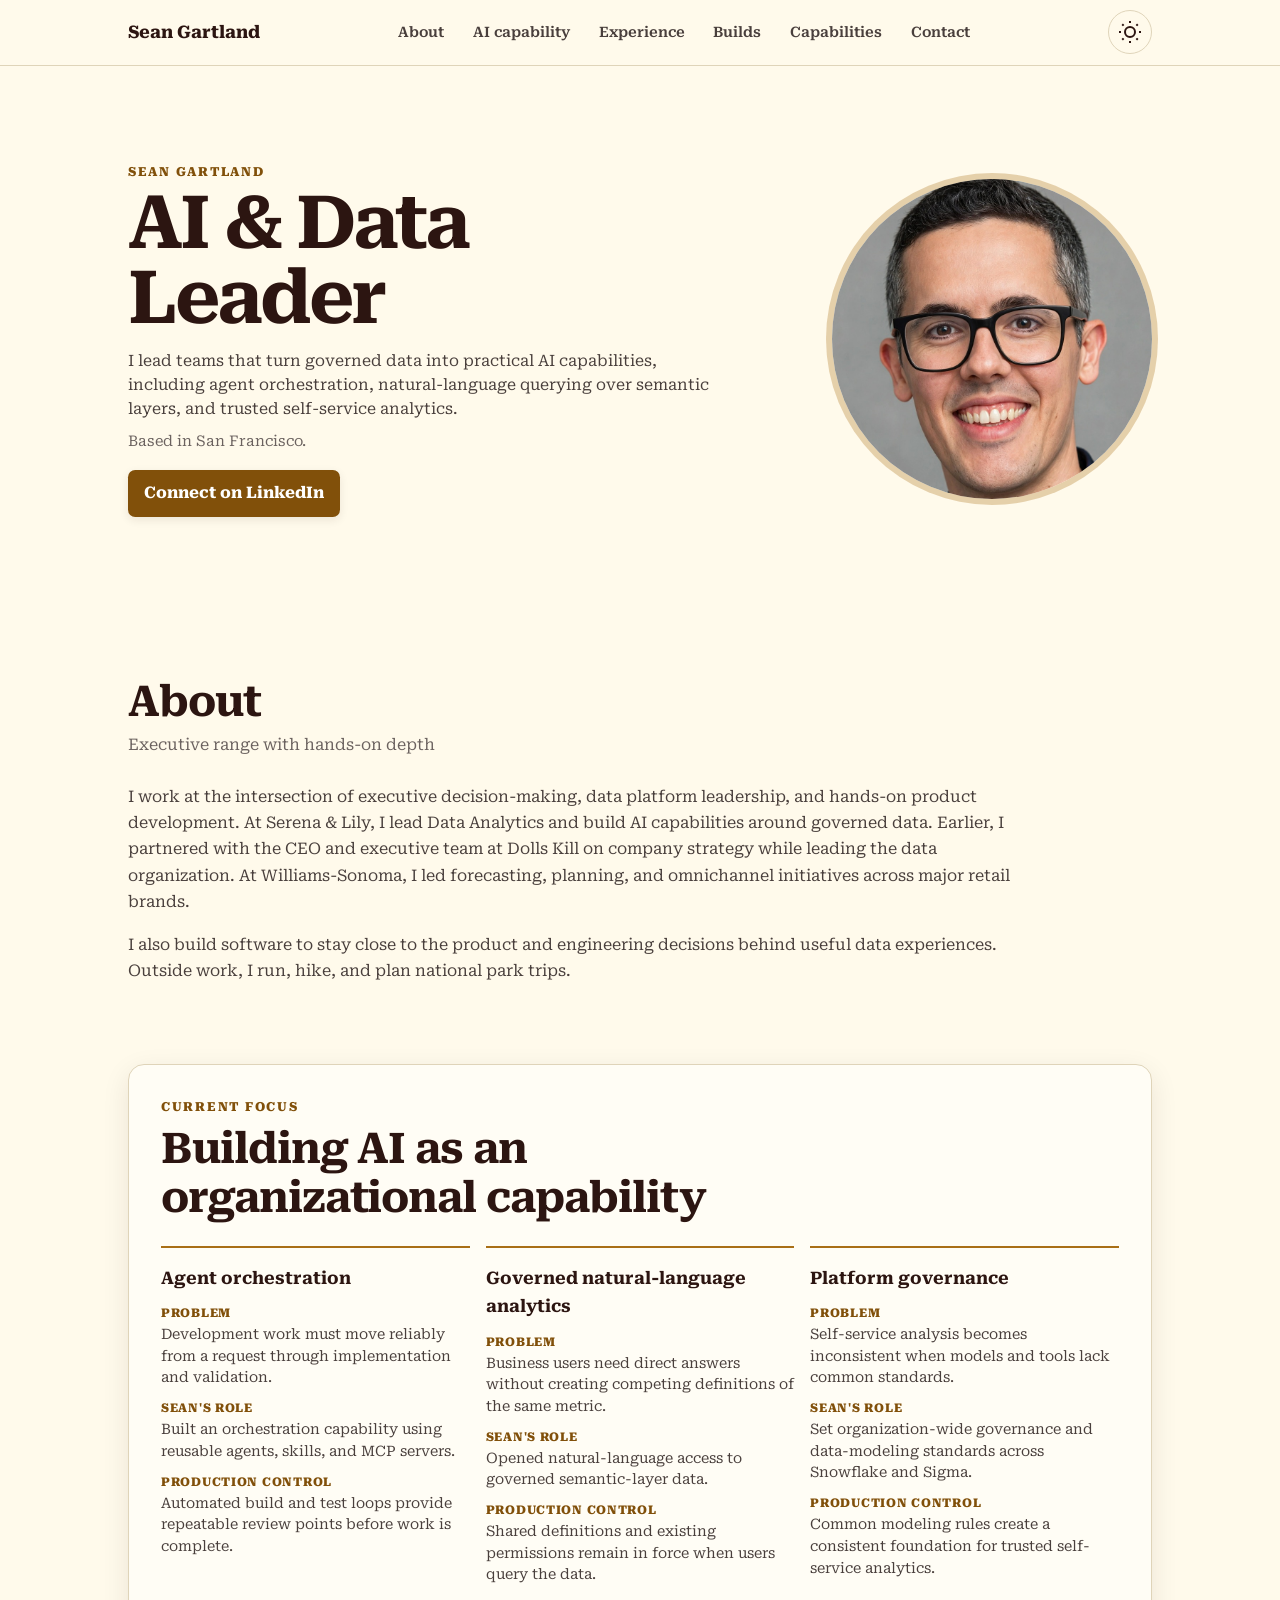
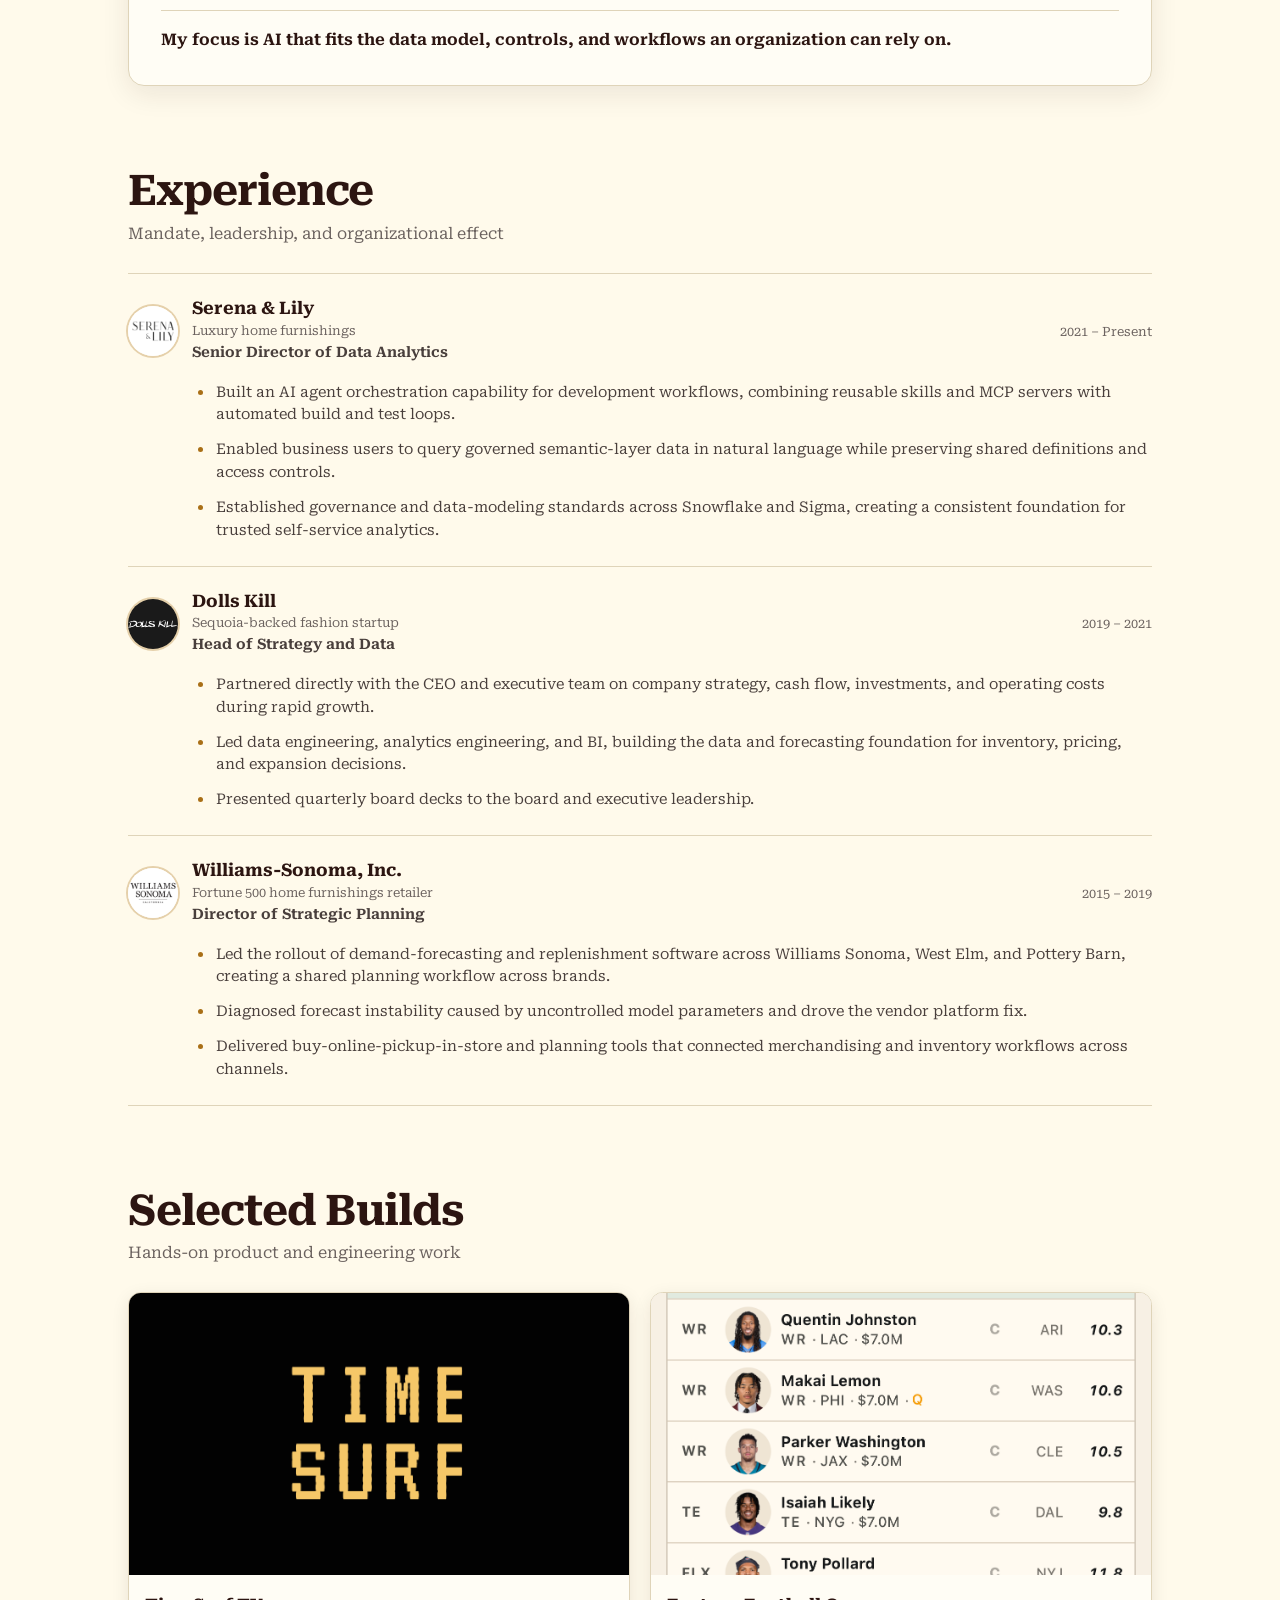
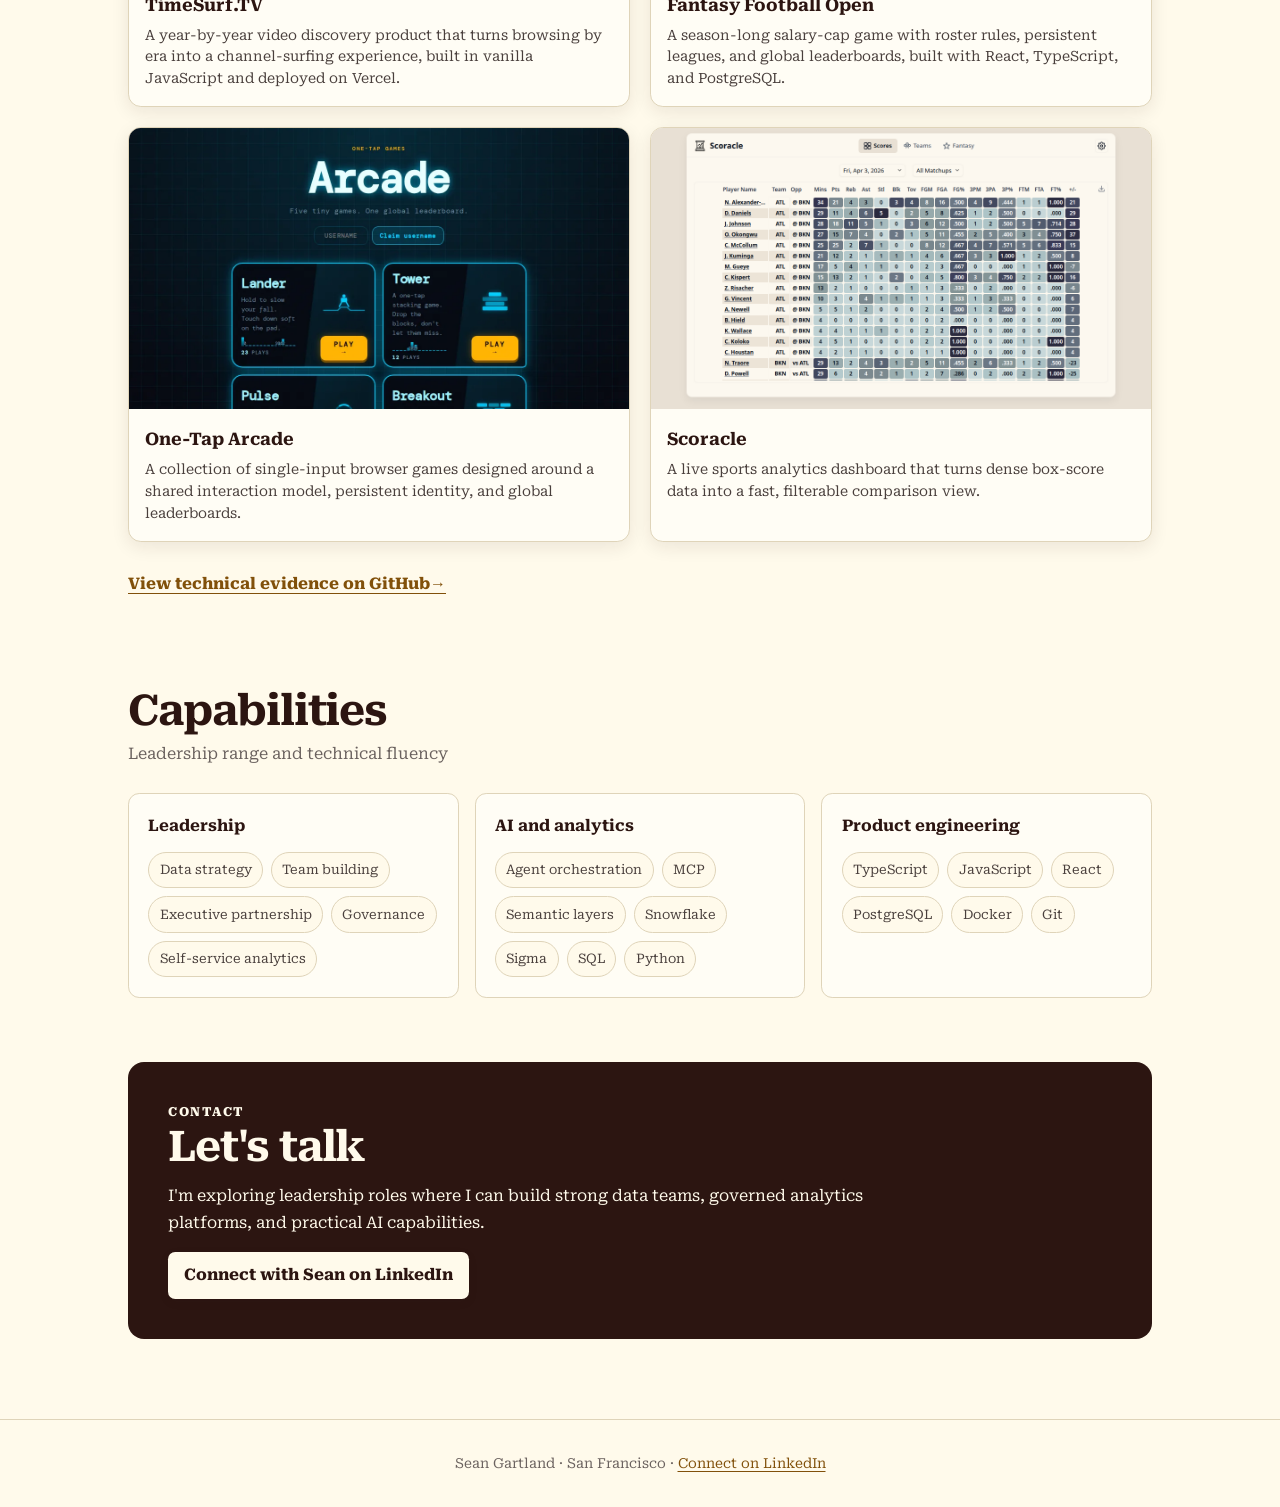
==== index.html @ e8780552 "Hero: portrait top-right opposite h1 on mobile; tanned face-centered headshot - Mobile hero now plac" ====
<!DOCTYPE html>
<html lang="en">
<head>
  <meta charset="UTF-8" />
  <meta name="viewport" content="width=device-width, initial-scale=1.0" />
  <title>Sean Gartland | AI &amp; Data Leader</title>
  <meta name="description" content="AI and data leader Sean Gartland builds high-performing data teams, governed data platforms, agent orchestration, and natural-language analytics." />
  <link rel="canonical" href="https://www.seangartland.com/" />
  <meta name="theme-color" content="#fffaeb" />
  <meta name="robots" content="index, follow" />
  <link rel="icon" href="favicon.svg" type="image/svg+xml" /><link rel="apple-touch-icon" href="assets/apple-touch-icon.png" />
  <meta property="og:type" content="website" /><meta property="og:site_name" content="Sean Gartland" /><meta property="og:url" content="https://www.seangartland.com/" />
  <meta property="og:title" content="Sean Gartland | AI &amp; Data Leader" /><meta property="og:description" content="AI and data leader Sean Gartland builds high-performing data teams, governed data platforms, agent orchestration, and natural-language analytics." />
  <meta property="og:image" content="https://www.seangartland.com/assets/og-image.png" /><meta property="og:image:type" content="image/png" /><meta property="og:image:width" content="1200" /><meta property="og:image:height" content="630" /><meta property="og:image:alt" content="Sean Gartland, AI &amp; Data Leader" />
  <meta name="twitter:card" content="summary_large_image" /><meta name="twitter:title" content="Sean Gartland | AI &amp; Data Leader" /><meta name="twitter:description" content="AI and data leader Sean Gartland builds high-performing data teams, governed data platforms, agent orchestration, and natural-language analytics." /><meta name="twitter:image" content="https://www.seangartland.com/assets/og-image.png" /><meta name="twitter:image:alt" content="Sean Gartland, AI &amp; Data Leader" />
  <script type="application/ld+json">{"@context":"https://schema.org","@type":"Person","name":"Sean Gartland","url":"https://www.seangartland.com/","image":"https://www.seangartland.com/assets/headshot/irlpfp.jpg","jobTitle":"Senior Director of Data Analytics","knowsAbout":["AI agent orchestration","natural-language analytics","semantic layers","data governance","Snowflake","Sigma","analytics leadership","data strategy"],"address":{"@type":"PostalAddress","addressLocality":"San Francisco","addressRegion":"CA","addressCountry":"US"},"sameAs":["https://www.linkedin.com/in/seangartland","https://github.com/seangartland"]}</script>
  <script>(()=>{const s=localStorage.getItem('theme');const d=s?s==='dark':matchMedia('(prefers-color-scheme: dark)').matches;if(d)document.documentElement.classList.add('dark');document.querySelector('meta[name="theme-color"]').content=d?'#1a1d23':'#fffaeb'})();</script>
  <link rel="stylesheet" href="style.css" />
</head>
<body>
  <header id="site-header">
    <div class="header-inner"><a href="/" class="brand">Sean Gartland</a><nav class="desktop-nav" aria-label="Primary navigation"><a href="#about">About</a><a href="#capability">AI capability</a><a href="#experience">Experience</a><a href="#projects">Builds</a><a href="#skills">Capabilities</a><a href="#contact">Contact</a></nav><div class="header-right">
      <button class="theme-toggle" id="theme-toggle" type="button" aria-label="Switch to dark theme"><svg class="icon-sun" aria-hidden="true" width="24" height="24" viewBox="0 0 24 24" fill="none" stroke="currentColor" stroke-width="2"><circle cx="12" cy="12" r="5"/><path d="M12 1v2M12 21v2M4.22 4.22l1.42 1.42M18.36 18.36l1.42 1.42M1 12h2M21 12h2M4.22 19.78l1.42-1.42M18.36 5.64l1.42-1.42"/></svg><svg class="icon-moon" aria-hidden="true" width="24" height="24" viewBox="0 0 24 24" fill="none" stroke="currentColor" stroke-width="2"><path d="M21 12.79A9 9 0 1 1 11.21 3 7 7 0 0 0 21 12.79z"/></svg></button>
      <button class="mobile-menu-btn" id="mobile-menu-btn" type="button" aria-label="Open menu" aria-expanded="false" aria-controls="mobile-nav"><svg aria-hidden="true" width="24" height="24" viewBox="0 0 24 24" fill="none" stroke="currentColor" stroke-width="2"><path d="M4 6h16M4 12h16M4 18h16"/></svg></button>
    </div></div>
    <nav class="mobile-nav" id="mobile-nav" aria-label="Mobile navigation"><a href="#about">About</a><a href="#capability">AI capability</a><a href="#experience">Experience</a><a href="#projects">Builds</a><a href="#skills">Capabilities</a><a href="#contact">Contact</a></nav>
  </header>
  <main>
    <section class="hero-section" aria-labelledby="hero-title"><div class="hero-content"><div class="hero-copy"><div class="hero-head"><div class="hero-titles"><p class="hero-eyebrow">Sean Gartland</p><h1 id="hero-title">AI &amp; Data Leader</h1></div><div class="hero-image-container"><img src="assets/headshot/irlpfp.jpg" alt="Sean Gartland" class="hero-image" width="900" height="900" fetchpriority="high" /></div></div><p class="hero-desc">I lead teams that turn governed data into practical AI capabilities, including agent orchestration, natural-language querying over semantic layers, and trusted self-service analytics.</p><p class="hero-location">Based in San Francisco.</p><a class="button-link" href="https://www.linkedin.com/in/seangartland" target="_blank" rel="noopener noreferrer">Connect on LinkedIn</a></div></div></section>
    <div class="sections-wrapper">
      <section id="about" class="content-section"><h2 class="section-heading">About</h2><p class="section-subtitle">Executive range with hands-on depth</p><div class="about-text"><p>I work at the intersection of executive decision-making, data platform leadership, and hands-on product development. At Serena &amp; Lily, I lead Data Analytics and build AI capabilities around governed data. Earlier, I partnered with the CEO and executive team at Dolls Kill on company strategy while leading the data organization. At Williams-Sonoma, I led forecasting, planning, and omnichannel initiatives across major retail brands.</p><p>I also build software to stay close to the product and engineering decisions behind useful data experiences. Outside work, I run, hike, and plan national park trips.</p></div></section>
      <section id="capability" class="content-section proof-section"><div class="proof-panel"><p class="panel-kicker">Current focus</p><h2 class="section-heading">Building AI as an organizational capability</h2><div class="proof-grid">
        <article class="proof-item"><h3>Agent orchestration</h3><dl><div><dt>Problem</dt><dd>Development work must move reliably from a request through implementation and validation.</dd></div><div><dt>Sean's role</dt><dd>Built an orchestration capability using reusable agents, skills, and MCP servers.</dd></div><div><dt>Production control</dt><dd>Automated build and test loops provide repeatable review points before work is complete.</dd></div></dl></article>
        <article class="proof-item"><h3>Governed natural-language analytics</h3><dl><div><dt>Problem</dt><dd>Business users need direct answers without creating competing definitions of the same metric.</dd></div><div><dt>Sean's role</dt><dd>Opened natural-language access to governed semantic-layer data.</dd></div><div><dt>Production control</dt><dd>Shared definitions and existing permissions remain in force when users query the data.</dd></div></dl></article>
        <article class="proof-item"><h3>Platform governance</h3><dl><div><dt>Problem</dt><dd>Self-service analysis becomes inconsistent when models and tools lack common standards.</dd></div><div><dt>Sean's role</dt><dd>Set organization-wide governance and data-modeling standards across Snowflake and Sigma.</dd></div><div><dt>Production control</dt><dd>Common modeling rules create a consistent foundation for trusted self-service analytics.</dd></div></dl></article>
      </div><p class="proof-closing">My focus is AI that fits the data model, controls, and workflows an organization can rely on.</p></div></section>
      <section id="experience" class="content-section"><h2 class="section-heading">Experience</h2><p class="section-subtitle">Mandate, leadership, and organizational effect</p><div class="experience-list">
        <article class="experience-item"><header class="exp-header"><div class="exp-logo"><img src="assets/serena-lily-logo.png" alt="" width="256" height="256" loading="lazy" decoding="async" /></div><div class="exp-identity"><h3>Serena &amp; Lily</h3><p class="exp-company-desc">Luxury home furnishings</p><p class="exp-role">Senior Director of Data Analytics</p><p class="exp-date">2021 – Present</p></div></header><ul class="exp-bullets"><li>Built an AI agent orchestration capability for development workflows, combining reusable skills and MCP servers with automated build and test loops.</li><li>Enabled business users to query governed semantic-layer data in natural language while preserving shared definitions and access controls.</li><li>Established governance and data-modeling standards across Snowflake and Sigma, creating a consistent foundation for trusted self-service analytics.</li></ul></article>
        <article class="experience-item"><header class="exp-header"><div class="exp-logo exp-logo--dark"><img src="assets/dolls-kill-logo.svg" alt="" width="56" height="56" loading="lazy" decoding="async" /></div><div class="exp-identity"><h3>Dolls Kill</h3><p class="exp-company-desc">Sequoia-backed fashion startup</p><p class="exp-role">Head of Strategy and Data</p><p class="exp-date">2019 – 2021</p></div></header><ul class="exp-bullets"><li>Partnered directly with the CEO and executive team on company strategy, cash flow, investments, and operating costs during rapid growth.</li><li>Led data engineering, analytics engineering, and BI, building the data and forecasting foundation for inventory, pricing, and expansion decisions.</li><li>Presented quarterly board decks to the board and executive leadership.</li></ul></article>
        <article class="experience-item"><header class="exp-header"><div class="exp-logo exp-logo--white"><img src="assets/williams-sonoma-logo.png" alt="" width="256" height="256" loading="lazy" decoding="async" /></div><div class="exp-identity"><h3>Williams-Sonoma, Inc.</h3><p class="exp-company-desc">Fortune 500 home furnishings retailer</p><p class="exp-role">Director of Strategic Planning</p><p class="exp-date">2015 – 2019</p></div></header><ul class="exp-bullets"><li>Led the rollout of demand-forecasting and replenishment software across Williams Sonoma, West Elm, and Pottery Barn, creating a shared planning workflow across brands.</li><li>Diagnosed forecast instability caused by uncontrolled model parameters and drove the vendor platform fix.</li><li>Delivered buy-online-pickup-in-store and planning tools that connected merchandising and inventory workflows across channels.</li></ul></article>
      </div></section>
      <section id="projects" class="content-section"><h2 class="section-heading">Selected Builds</h2><p class="section-subtitle">Hands-on product and engineering work</p><div class="projects-grid">
        <a href="https://timesurf.tv" target="_blank" rel="noopener noreferrer" class="project-card"><div class="project-image-wrap"><img src="assets/projects/timesurf-preview.png" alt="TimeSurf.TV interface" class="project-image" width="1200" height="630" loading="lazy" decoding="async" /></div><div class="project-info"><h3>TimeSurf.TV</h3><p>A year-by-year video discovery product that turns browsing by era into a channel-surfing experience, built in vanilla JavaScript and deployed on Vercel.</p></div></a>
        <a href="https://fantasyfootballopen.com" target="_blank" rel="noopener noreferrer" class="project-card"><div class="project-image-wrap"><img src="assets/projects/ffo-preview.png" alt="Fantasy Football Open interface" class="project-image" width="1200" height="630" loading="lazy" decoding="async" /></div><div class="project-info"><h3>Fantasy Football Open</h3><p>A season-long salary-cap game with roster rules, persistent leagues, and global leaderboards, built with React, TypeScript, and PostgreSQL.</p></div></a>
        <a href="https://one-tap-arcade.vercel.app" target="_blank" rel="noopener noreferrer" class="project-card"><div class="project-image-wrap"><img src="assets/projects/arcade-preview.webp" alt="One-Tap Arcade game collection" class="project-image" width="1200" height="630" loading="lazy" decoding="async" /></div><div class="project-info"><h3>One-Tap Arcade</h3><p>A collection of single-input browser games designed around a shared interaction model, persistent identity, and global leaderboards.</p></div></a>
        <a href="https://scoreacle.vercel.app" target="_blank" rel="noopener noreferrer" class="project-card"><div class="project-image-wrap"><img src="assets/projects/scoracle-preview.png" alt="Scoracle sports analytics interface" class="project-image" width="1200" height="630" loading="lazy" decoding="async" /></div><div class="project-info"><h3>Scoracle</h3><p>A live sports analytics dashboard that turns dense box-score data into a fast, filterable comparison view.</p></div></a>
      </div><a href="https://github.com/seangartland" target="_blank" rel="noopener noreferrer" class="evidence-link">View technical evidence on GitHub <span aria-hidden="true">→</span></a></section>
      <section id="skills" class="content-section"><h2 class="section-heading">Capabilities</h2><p class="section-subtitle">Leadership range and technical fluency</p><div class="capability-matrix"><article><h3>Leadership</h3><ul><li>Data strategy</li><li>Team building</li><li>Executive partnership</li><li>Governance</li><li>Self-service analytics</li></ul></article><article><h3>AI and analytics</h3><ul><li>Agent orchestration</li><li>MCP</li><li>Semantic layers</li><li>Snowflake</li><li>Sigma</li><li>SQL</li><li>Python</li></ul></article><article><h3>Product engineering</h3><ul><li>TypeScript</li><li>JavaScript</li><li>React</li><li>PostgreSQL</li><li>Docker</li><li>Git</li></ul></article></div></section>
      <section id="contact" class="content-section contact-section"><p class="panel-kicker">Contact</p><h2 class="section-heading">Let's talk</h2><p>I'm exploring leadership roles where I can build strong data teams, governed analytics platforms, and practical AI capabilities.</p><a class="button-link" href="https://www.linkedin.com/in/seangartland" target="_blank" rel="noopener noreferrer">Connect with Sean on LinkedIn</a></section>
    </div>
  </main>
  <footer class="site-footer"><p>Sean Gartland <span aria-hidden="true">·</span> San Francisco <span aria-hidden="true">·</span> <a href="https://www.linkedin.com/in/seangartland" target="_blank" rel="noopener noreferrer">Connect on LinkedIn</a></p></footer>
  <button id="scroll-top" class="scroll-top-btn" type="button" aria-label="Scroll to top"><svg aria-hidden="true" width="20" height="20" viewBox="0 0 24 24" fill="none" stroke="currentColor" stroke-width="2.5"><path d="m18 15-6-6-6 6"/></svg></button><script src="script.js"></script>
</body>
</html>
---- style.css ----
@font-face{font-family:"Roboto Serif";src:url("assets/fonts/roboto-serif-latin.woff2") format("woff2");font-weight:100 900;font-style:normal;font-display:swap}
*,*::before,*::after{box-sizing:border-box;margin:0;padding:0}
:root{--accent:#a96f16;--accent-strong:#81500a;--ink:#2c1511;--text:#493f3c;--muted:#6b625f;--bg:#fffaeb;--card:#fffdf5;--border:#dfd4b9;--shadow:rgba(44,21,17,.09);--on-accent:#fff}
html.dark{--accent:#d2a452;--accent-strong:#edc778;--ink:#f1dfbc;--text:#ddd8cf;--muted:#b8b0a4;--bg:#1a1d23;--card:#22262d;--border:#454a52;--shadow:rgba(0,0,0,.35);--on-accent:#21160a}
html{scroll-behavior:smooth;background:var(--bg)}
body{font-family:"Roboto Serif",Georgia,serif;background:var(--bg);color:var(--text);line-height:1.65;-webkit-font-smoothing:antialiased}
a{color:inherit;text-decoration:none}img{display:block;max-width:100%}button{font:inherit}
:focus-visible{outline:3px solid var(--accent);outline-offset:4px;border-radius:4px}
section{scroll-margin-top:5rem}
#site-header{position:sticky;top:0;z-index:50;background:color-mix(in srgb,var(--bg) 94%,transparent);border-bottom:1px solid var(--border);backdrop-filter:blur(10px);transition:box-shadow .2s ease}
#site-header.scrolled{box-shadow:0 4px 16px var(--shadow)}
.header-inner{max-width:68rem;margin:auto;padding:.65rem 1.25rem;display:flex;align-items:center;justify-content:space-between;min-height:64px}
.brand{font-size:1.08rem;font-weight:750;color:var(--ink)}.header-right{display:flex;align-items:center;gap:.25rem}
.desktop-nav{display:none}.desktop-nav a,.mobile-nav a{color:var(--text);font-weight:600}
.theme-toggle,.mobile-menu-btn{width:44px;height:44px;display:grid;place-items:center;border:1px solid var(--border);border-radius:50%;background:transparent;color:var(--ink);cursor:pointer}
.mobile-menu-btn{border-color:transparent}.icon-moon{display:none}.dark .icon-sun{display:none}.dark .icon-moon{display:block}
.mobile-nav{display:none;padding:0 1.25rem 1rem;background:var(--bg)}.mobile-nav.open{display:flex;flex-direction:column}.mobile-nav a{display:flex;align-items:center;min-height:44px;border-bottom:1px solid var(--border)}
.hero-section{max-width:68rem;margin:auto;padding:2rem 1.25rem 2.5rem;overflow:hidden}
.hero-content{display:flex;flex-direction:column;align-items:center;gap:1.5rem}.hero-copy{text-align:left;width:100%;max-width:38rem}
.hero-eyebrow,.panel-kicker{font-size:.78rem;font-weight:800;letter-spacing:.14em;text-transform:uppercase;color:var(--accent-strong)}
.hero-copy h1{margin:.25rem 0 .75rem;font-size:clamp(2.45rem,12vw,4.6rem);line-height:1.02;letter-spacing:-.04em;color:var(--ink)}
.hero-desc{font-size:.98rem;line-height:1.55;color:var(--text)}.hero-location{margin-top:.5rem;color:var(--muted);font-size:.92rem}
.button-link{display:inline-flex;align-items:center;justify-content:center;min-height:44px;margin-top:1rem;padding:.65rem 1rem;border-radius:.45rem;background:var(--accent-strong);color:var(--on-accent);font-weight:750;box-shadow:0 3px 10px var(--shadow)}
.button-link:hover{filter:brightness(1.08)}
.hero-head{display:flex;align-items:center;justify-content:space-between;gap:1.25rem}.hero-image-container{width:128px;height:128px;border-radius:50%;overflow:hidden;box-shadow:0 0 0 6px color-mix(in srgb,var(--accent) 30%,transparent);flex:0 0 auto}.hero-image{width:100%;height:100%;object-fit:cover}
.sections-wrapper{max-width:68rem;margin:auto;padding:0 1.25rem 5rem}.content-section{padding:4rem 0 1rem}.section-heading{font-size:clamp(1.85rem,7vw,2.65rem);line-height:1.16;color:var(--ink);letter-spacing:-.025em}.section-subtitle{margin:.35rem 0 1.6rem;color:var(--muted)}
.about-text{display:grid;gap:1rem;max-width:56rem;font-size:1rem}
.proof-panel{padding:1.5rem;border:1px solid var(--border);border-radius:1rem;background:var(--card);box-shadow:0 8px 28px var(--shadow)}.proof-panel>.section-heading{max-width:42rem;margin:.35rem 0 1.5rem}.proof-grid{display:grid;gap:1rem}.proof-item{padding-top:1rem;border-top:2px solid var(--accent)}.proof-item h3{color:var(--ink);font-size:1.08rem;margin-bottom:.75rem}.proof-item dl{display:grid;gap:.65rem}.proof-item dt{font-weight:800;color:var(--accent-strong);font-size:.75rem;text-transform:uppercase;letter-spacing:.06em}.proof-item dd{font-size:.9rem;line-height:1.5}.proof-closing{margin-top:1.5rem;padding-top:1rem;border-top:1px solid var(--border);font-weight:650;color:var(--ink)}
.experience-list{display:grid}.experience-item{padding:1.5rem 0;border-top:1px solid var(--border)}.experience-item:last-child{border-bottom:1px solid var(--border)}.exp-header{display:flex;gap:.9rem;align-items:flex-start}.exp-logo{width:50px;height:50px;flex:0 0 50px;border-radius:50%;overflow:hidden;background:var(--card);box-shadow:0 0 0 2px color-mix(in srgb,var(--accent) 30%,transparent)}.exp-logo img{width:100%;height:100%;object-fit:contain}.exp-logo--dark{background:#1a1a1a}.exp-logo--white{background:#fff}.exp-identity h3{color:var(--ink);font-size:1.08rem;line-height:1.25}.exp-company-desc,.exp-date{color:var(--muted);font-size:.8rem}.exp-role{font-size:.9rem;color:var(--text);font-weight:650}.exp-bullets{margin-top:1rem;padding-left:1.25rem;display:grid;gap:.75rem}.exp-bullets li{font-size:.92rem;line-height:1.55;padding-left:.15rem}.exp-bullets li::marker{color:var(--accent)}
.projects-grid{display:grid;gap:1.25rem;margin-bottom:1.25rem}.project-card{border:1px solid var(--border);border-radius:.8rem;overflow:hidden;background:var(--card);box-shadow:0 5px 18px var(--shadow);transition:transform .2s ease,box-shadow .2s ease}.project-card:hover{transform:translateY(-2px);box-shadow:0 8px 24px var(--shadow)}.project-image-wrap{aspect-ratio:16/9;overflow:hidden;background:#eee}.project-image{width:100%;height:100%;object-fit:cover}.project-info{padding:1rem}.project-info h3{color:var(--ink);font-size:1.08rem;margin-bottom:.35rem}.project-info p{font-size:.88rem;line-height:1.55}.evidence-link{display:inline-flex;min-height:44px;align-items:center;color:var(--accent-strong);font-weight:750;text-decoration:underline;text-underline-offset:4px}
.capability-matrix{display:grid;gap:1rem}.capability-matrix article{padding:1.2rem;border:1px solid var(--border);border-radius:.7rem;background:var(--card)}.capability-matrix h3{color:var(--ink);font-size:1rem;margin-bottom:.8rem}.capability-matrix ul{display:flex;flex-wrap:wrap;gap:.5rem;list-style:none}.capability-matrix li{padding:.4rem .65rem;border:1px solid var(--border);border-radius:999px;font-size:.82rem;background:var(--bg)}
.contact-section{margin-top:3rem;padding:2rem!important;border-radius:1rem;background:var(--ink);color:var(--bg)}.contact-section .section-heading,.contact-section .panel-kicker{color:var(--bg)}.contact-section>p:not(.panel-kicker){max-width:44rem;margin-top:.75rem}.contact-section .button-link{background:var(--bg);color:var(--ink)}
.site-footer{padding:2rem 1.25rem;text-align:center;border-top:1px solid var(--border);color:var(--muted);font-size:.86rem}.site-footer a{color:var(--accent-strong);text-decoration:underline;text-underline-offset:3px}
.scroll-top-btn{position:fixed;right:1rem;bottom:1rem;width:44px;height:44px;border:0;border-radius:.5rem;background:var(--accent-strong);color:var(--on-accent);display:grid;place-items:center;opacity:0;pointer-events:none;transform:translateY(1rem);transition:opacity .2s,transform .2s;box-shadow:0 4px 12px var(--shadow)}.scroll-top-btn.visible{opacity:1;pointer-events:auto;transform:none}
@media(min-width:640px){.header-inner{padding-inline:2rem}.mobile-menu-btn{display:none}.desktop-nav{display:flex;gap:1.25rem;font-size:.84rem}.mobile-nav{display:none!important}.hero-section{padding:6rem 2rem}.hero-copy{display:grid;grid-template-columns:minmax(0,38rem) auto;justify-content:space-between;column-gap:3rem;max-width:none}.hero-head{display:contents}.hero-image-container{width:260px;height:260px;grid-column:2;grid-row:1/span 4;align-self:center}.hero-copy .button-link{justify-self:start}.sections-wrapper{padding-inline:2rem}.proof-panel{padding:2rem}.proof-grid,.capability-matrix{grid-template-columns:repeat(3,1fr)}.projects-grid{grid-template-columns:repeat(2,1fr)}.exp-header{align-items:center}.exp-identity{display:grid;grid-template-columns:1fr auto;column-gap:2rem;flex:1}.exp-identity h3,.exp-company-desc{grid-column:1}.exp-role{grid-column:1}.exp-date{grid-column:2;grid-row:1/4;align-self:center}.exp-bullets{margin-left:4.1rem}.contact-section{padding:2.5rem!important}}
@media(min-width:900px){.desktop-nav{gap:1.8rem;font-size:.9rem}.hero-image-container{width:320px;height:320px}}
@media(prefers-reduced-motion:reduce){html{scroll-behavior:auto}*,*::before,*::after{animation-duration:.01ms!important;animation-iteration-count:1!important;transition-duration:.01ms!important}.project-card:hover{transform:none}}
@media(hover:none){.project-card:hover{transform:none}}
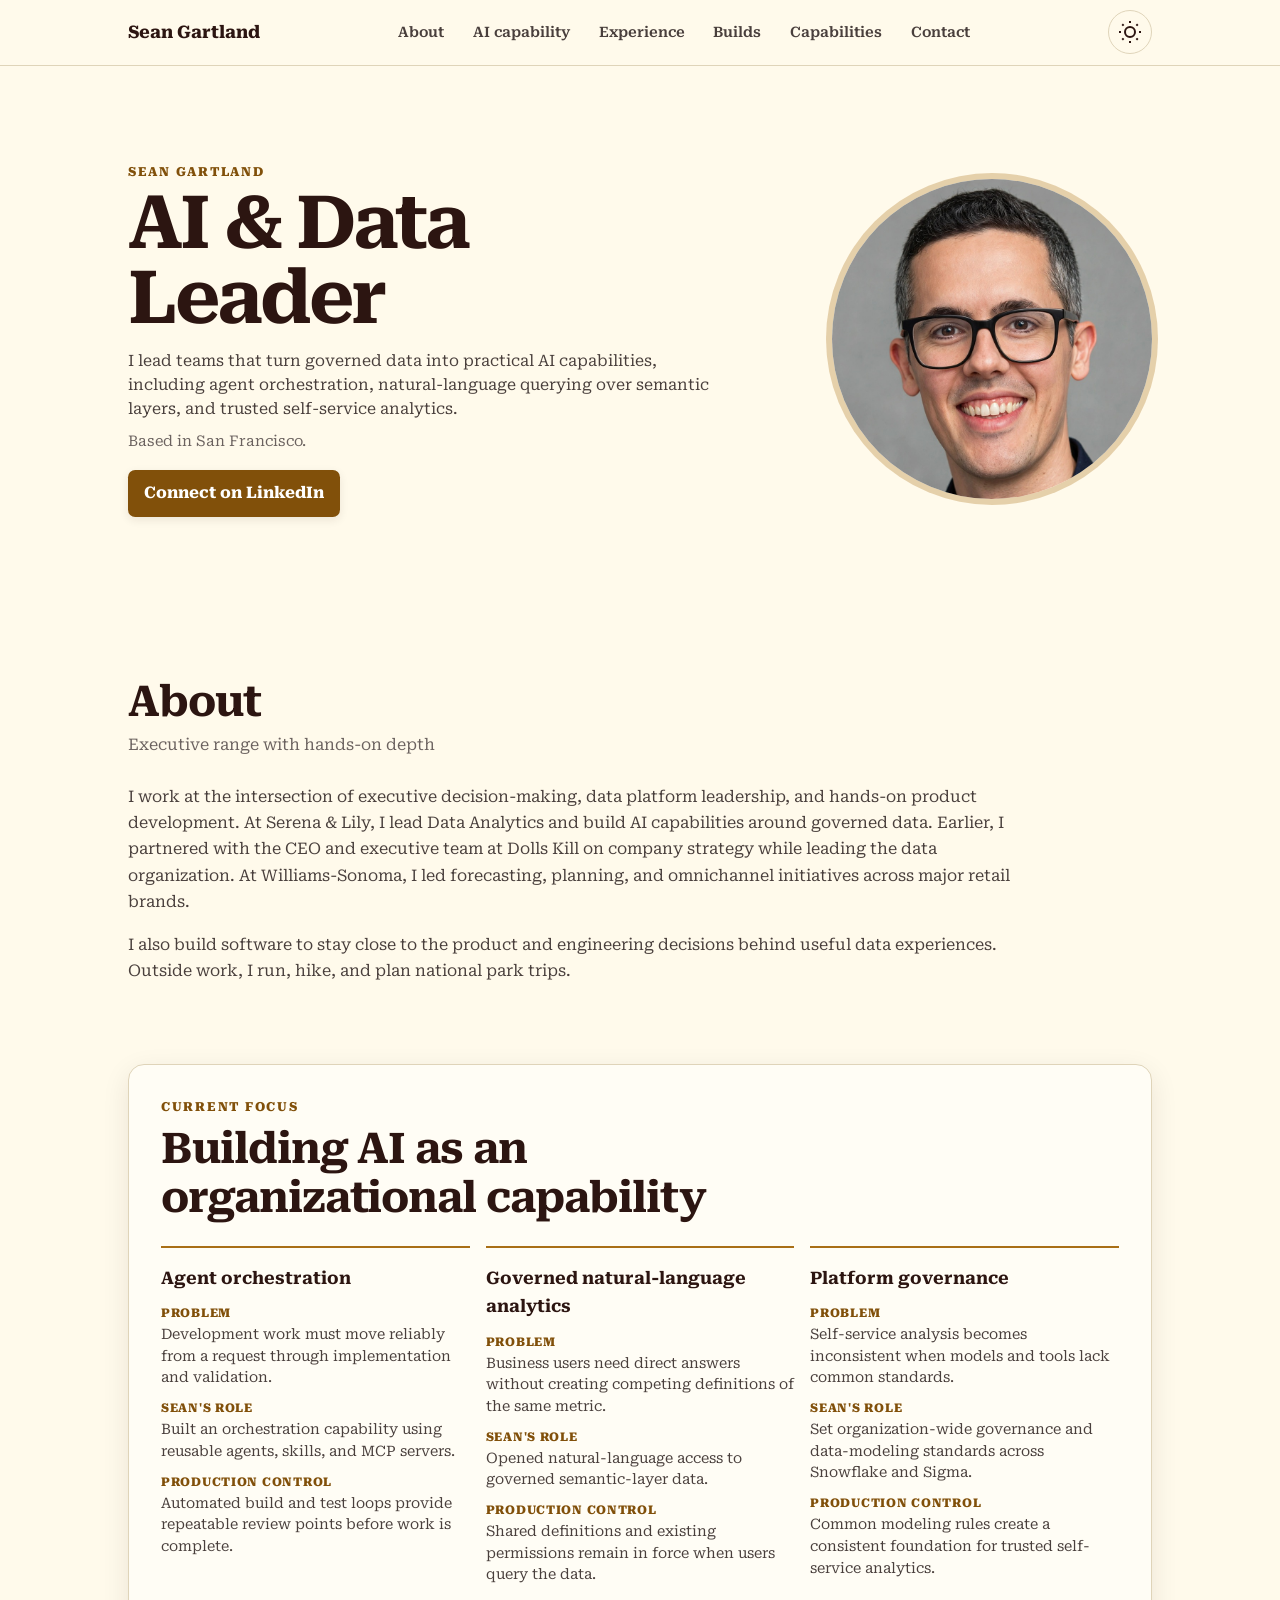
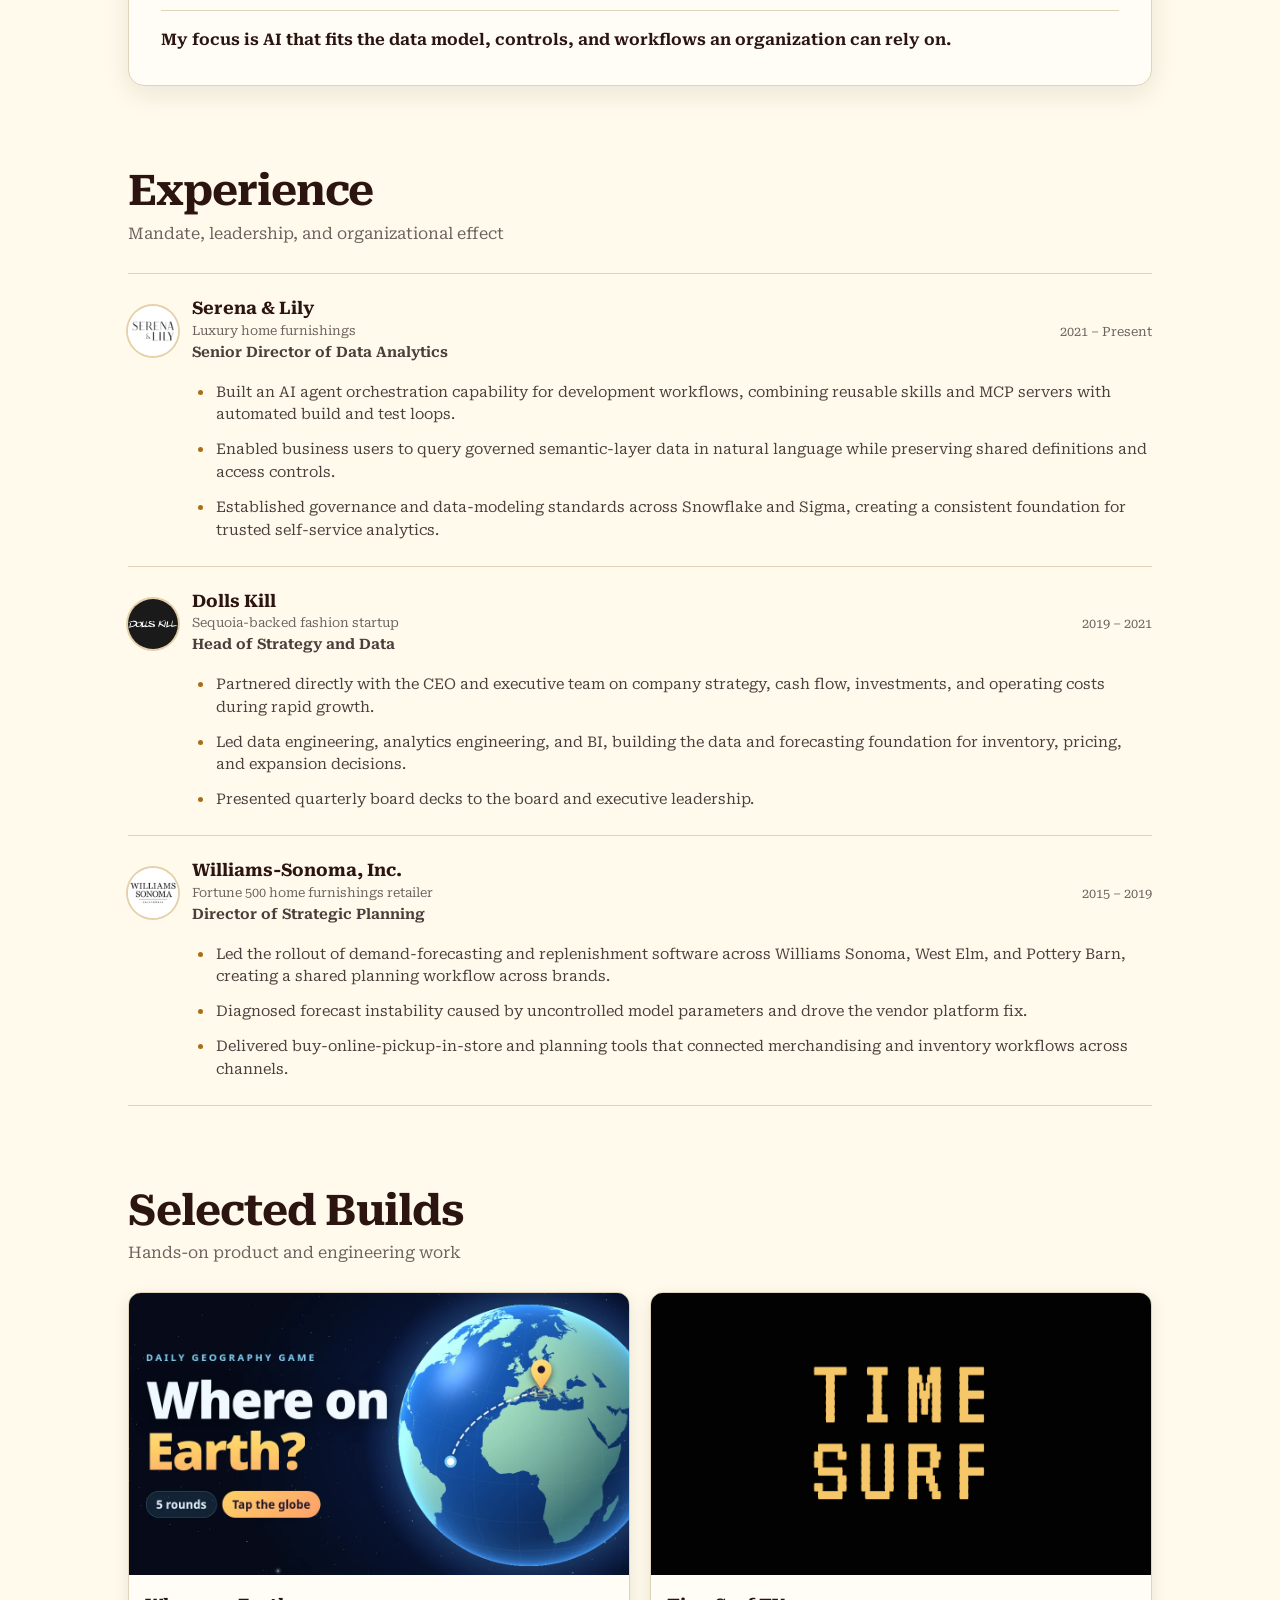
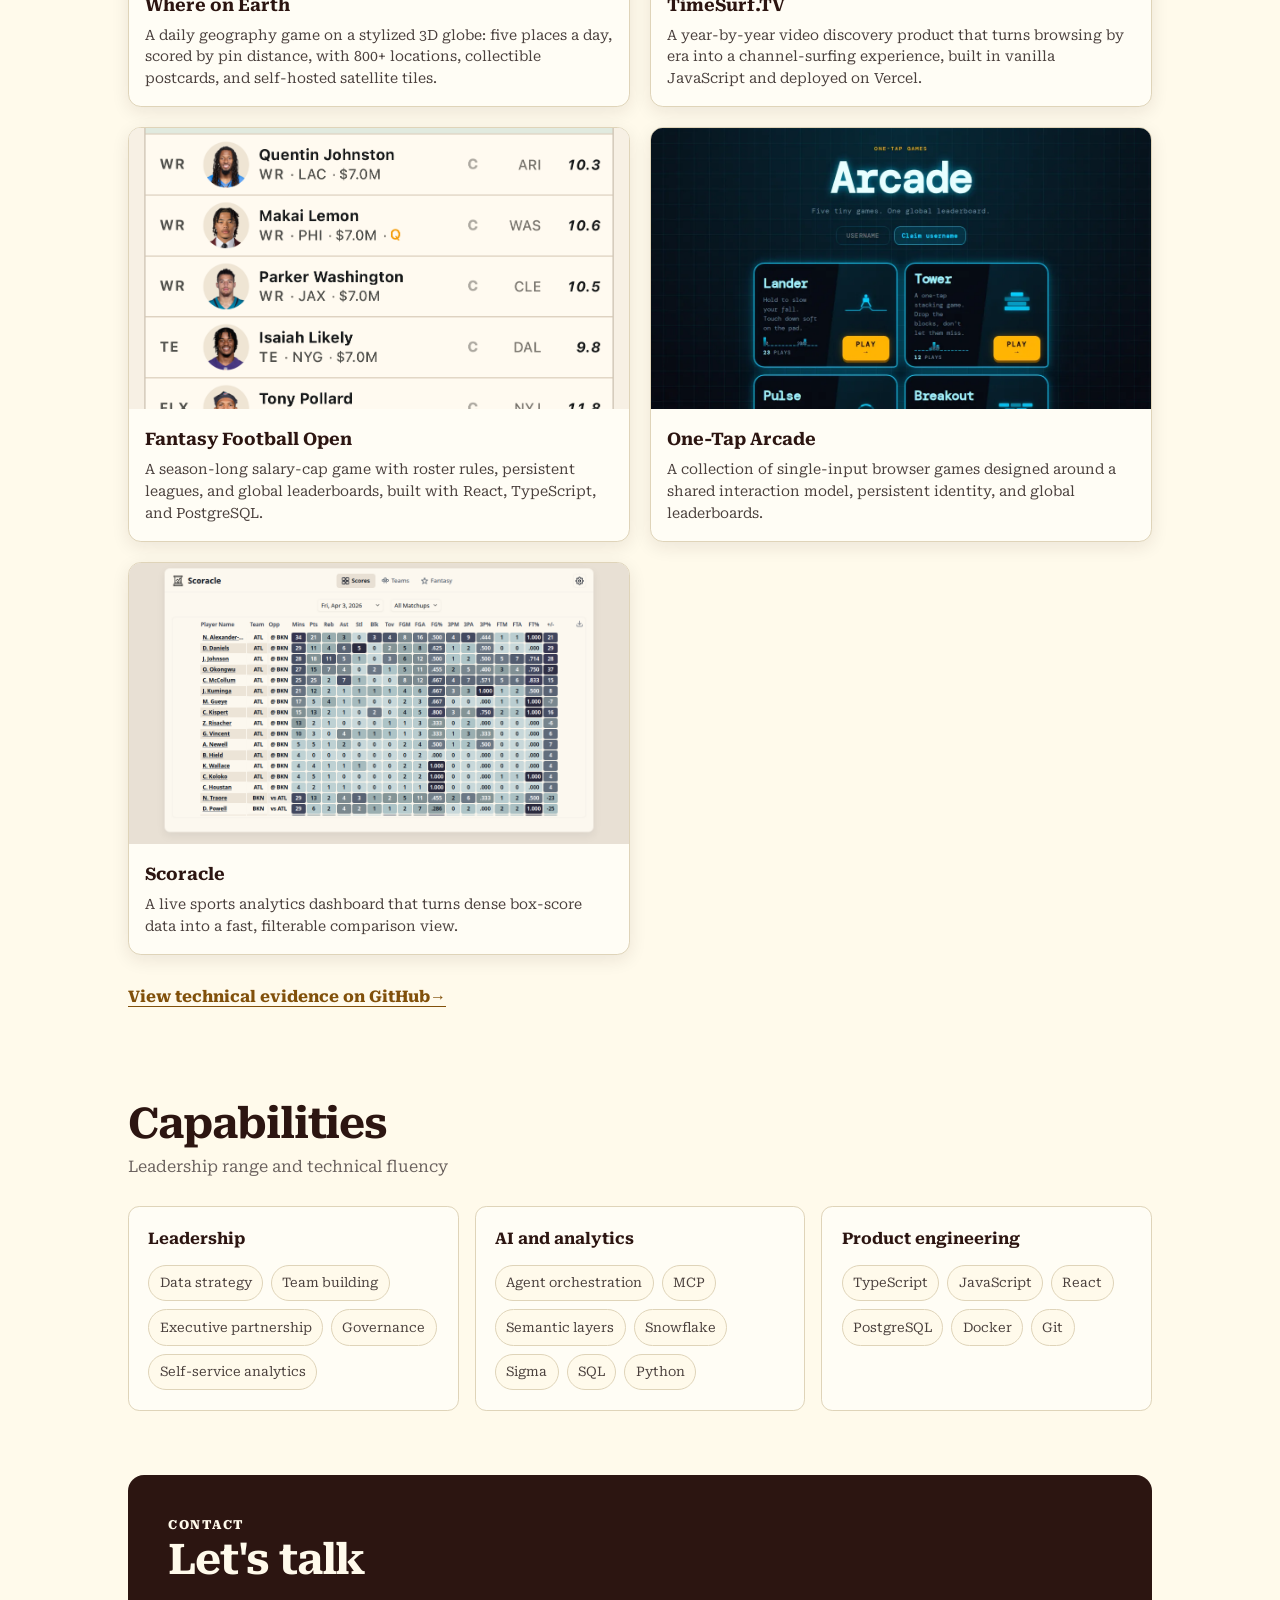
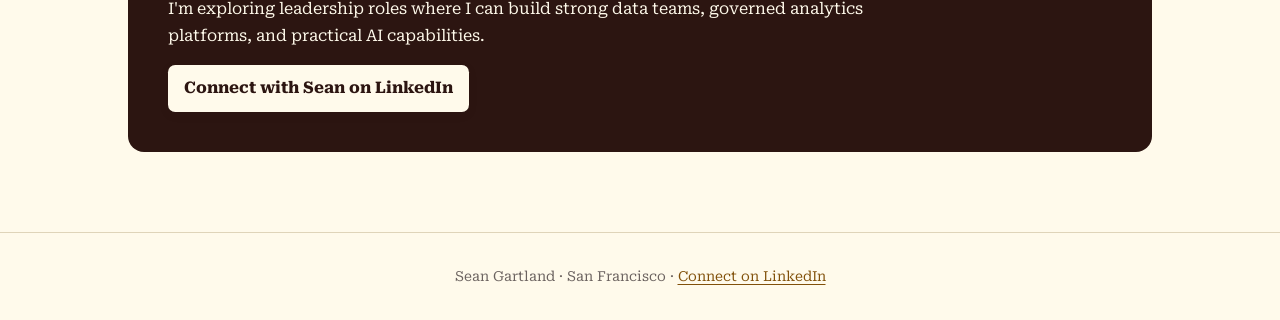
==== commit 15f93624: "Add Where on Earth to Selected Builds - New first card linking to https://where-on.earth - Branded g" ====
--- a/index.html
+++ b/index.html
@@ -40,6 +40,7 @@
         <article class="experience-item"><header class="exp-header"><div class="exp-logo exp-logo--white"><img src="assets/williams-sonoma-logo.png" alt="" width="256" height="256" loading="lazy" decoding="async" /></div><div class="exp-identity"><h3>Williams-Sonoma, Inc.</h3><p class="exp-company-desc">Fortune 500 home furnishings retailer</p><p class="exp-role">Director of Strategic Planning</p><p class="exp-date">2015 – 2019</p></div></header><ul class="exp-bullets"><li>Led the rollout of demand-forecasting and replenishment software across Williams Sonoma, West Elm, and Pottery Barn, creating a shared planning workflow across brands.</li><li>Diagnosed forecast instability caused by uncontrolled model parameters and drove the vendor platform fix.</li><li>Delivered buy-online-pickup-in-store and planning tools that connected merchandising and inventory workflows across channels.</li></ul></article>
       </div></section>
       <section id="projects" class="content-section"><h2 class="section-heading">Selected Builds</h2><p class="section-subtitle">Hands-on product and engineering work</p><div class="projects-grid">
+        <a href="https://where-on.earth" target="_blank" rel="noopener noreferrer" class="project-card"><div class="project-image-wrap"><img src="assets/projects/where-on-earth-preview.webp" alt="Where on Earth daily geography game" class="project-image" width="1200" height="630" loading="lazy" decoding="async" /></div><div class="project-info"><h3>Where on Earth</h3><p>A daily geography game on a stylized 3D globe: five places a day, scored by pin distance, with 800+ locations, collectible postcards, and self-hosted satellite tiles.</p></div></a>
         <a href="https://timesurf.tv" target="_blank" rel="noopener noreferrer" class="project-card"><div class="project-image-wrap"><img src="assets/projects/timesurf-preview.png" alt="TimeSurf.TV interface" class="project-image" width="1200" height="630" loading="lazy" decoding="async" /></div><div class="project-info"><h3>TimeSurf.TV</h3><p>A year-by-year video discovery product that turns browsing by era into a channel-surfing experience, built in vanilla JavaScript and deployed on Vercel.</p></div></a>
         <a href="https://fantasyfootballopen.com" target="_blank" rel="noopener noreferrer" class="project-card"><div class="project-image-wrap"><img src="assets/projects/ffo-preview.png" alt="Fantasy Football Open interface" class="project-image" width="1200" height="630" loading="lazy" decoding="async" /></div><div class="project-info"><h3>Fantasy Football Open</h3><p>A season-long salary-cap game with roster rules, persistent leagues, and global leaderboards, built with React, TypeScript, and PostgreSQL.</p></div></a>
         <a href="https://one-tap-arcade.vercel.app" target="_blank" rel="noopener noreferrer" class="project-card"><div class="project-image-wrap"><img src="assets/projects/arcade-preview.webp" alt="One-Tap Arcade game collection" class="project-image" width="1200" height="630" loading="lazy" decoding="async" /></div><div class="project-info"><h3>One-Tap Arcade</h3><p>A collection of single-input browser games designed around a shared interaction model, persistent identity, and global leaderboards.</p></div></a>
--- a/style.css
+++ b/style.css
@@ -22,7 +22,7 @@
 .hero-desc{font-size:.98rem;line-height:1.55;color:var(--text)}.hero-location{margin-top:.5rem;color:var(--muted);font-size:.92rem}
 .button-link{display:inline-flex;align-items:center;justify-content:center;min-height:44px;margin-top:1rem;padding:.65rem 1rem;border-radius:.45rem;background:var(--accent-strong);color:var(--on-accent);font-weight:750;box-shadow:0 3px 10px var(--shadow)}
 .button-link:hover{filter:brightness(1.08)}
-.hero-head{display:flex;align-items:center;justify-content:space-between;gap:1.25rem}.hero-image-container{width:128px;height:128px;border-radius:50%;overflow:hidden;box-shadow:0 0 0 6px color-mix(in srgb,var(--accent) 30%,transparent);flex:0 0 auto}.hero-image{width:100%;height:100%;object-fit:cover}
+.hero-head{display:flex;align-items:center;justify-content:space-between;gap:1.25rem}.hero-image-container{width:144px;height:144px;border-radius:50%;overflow:hidden;box-shadow:0 0 0 6px color-mix(in srgb,var(--accent) 30%,transparent);flex:0 0 auto}.hero-image{width:100%;height:100%;object-fit:cover}
 .sections-wrapper{max-width:68rem;margin:auto;padding:0 1.25rem 5rem}.content-section{padding:4rem 0 1rem}.section-heading{font-size:clamp(1.85rem,7vw,2.65rem);line-height:1.16;color:var(--ink);letter-spacing:-.025em}.section-subtitle{margin:.35rem 0 1.6rem;color:var(--muted)}
 .about-text{display:grid;gap:1rem;max-width:56rem;font-size:1rem}
 .proof-panel{padding:1.5rem;border:1px solid var(--border);border-radius:1rem;background:var(--card);box-shadow:0 8px 28px var(--shadow)}.proof-panel>.section-heading{max-width:42rem;margin:.35rem 0 1.5rem}.proof-grid{display:grid;gap:1rem}.proof-item{padding-top:1rem;border-top:2px solid var(--accent)}.proof-item h3{color:var(--ink);font-size:1.08rem;margin-bottom:.75rem}.proof-item dl{display:grid;gap:.65rem}.proof-item dt{font-weight:800;color:var(--accent-strong);font-size:.75rem;text-transform:uppercase;letter-spacing:.06em}.proof-item dd{font-size:.9rem;line-height:1.5}.proof-closing{margin-top:1.5rem;padding-top:1rem;border-top:1px solid var(--border);font-weight:650;color:var(--ink)}
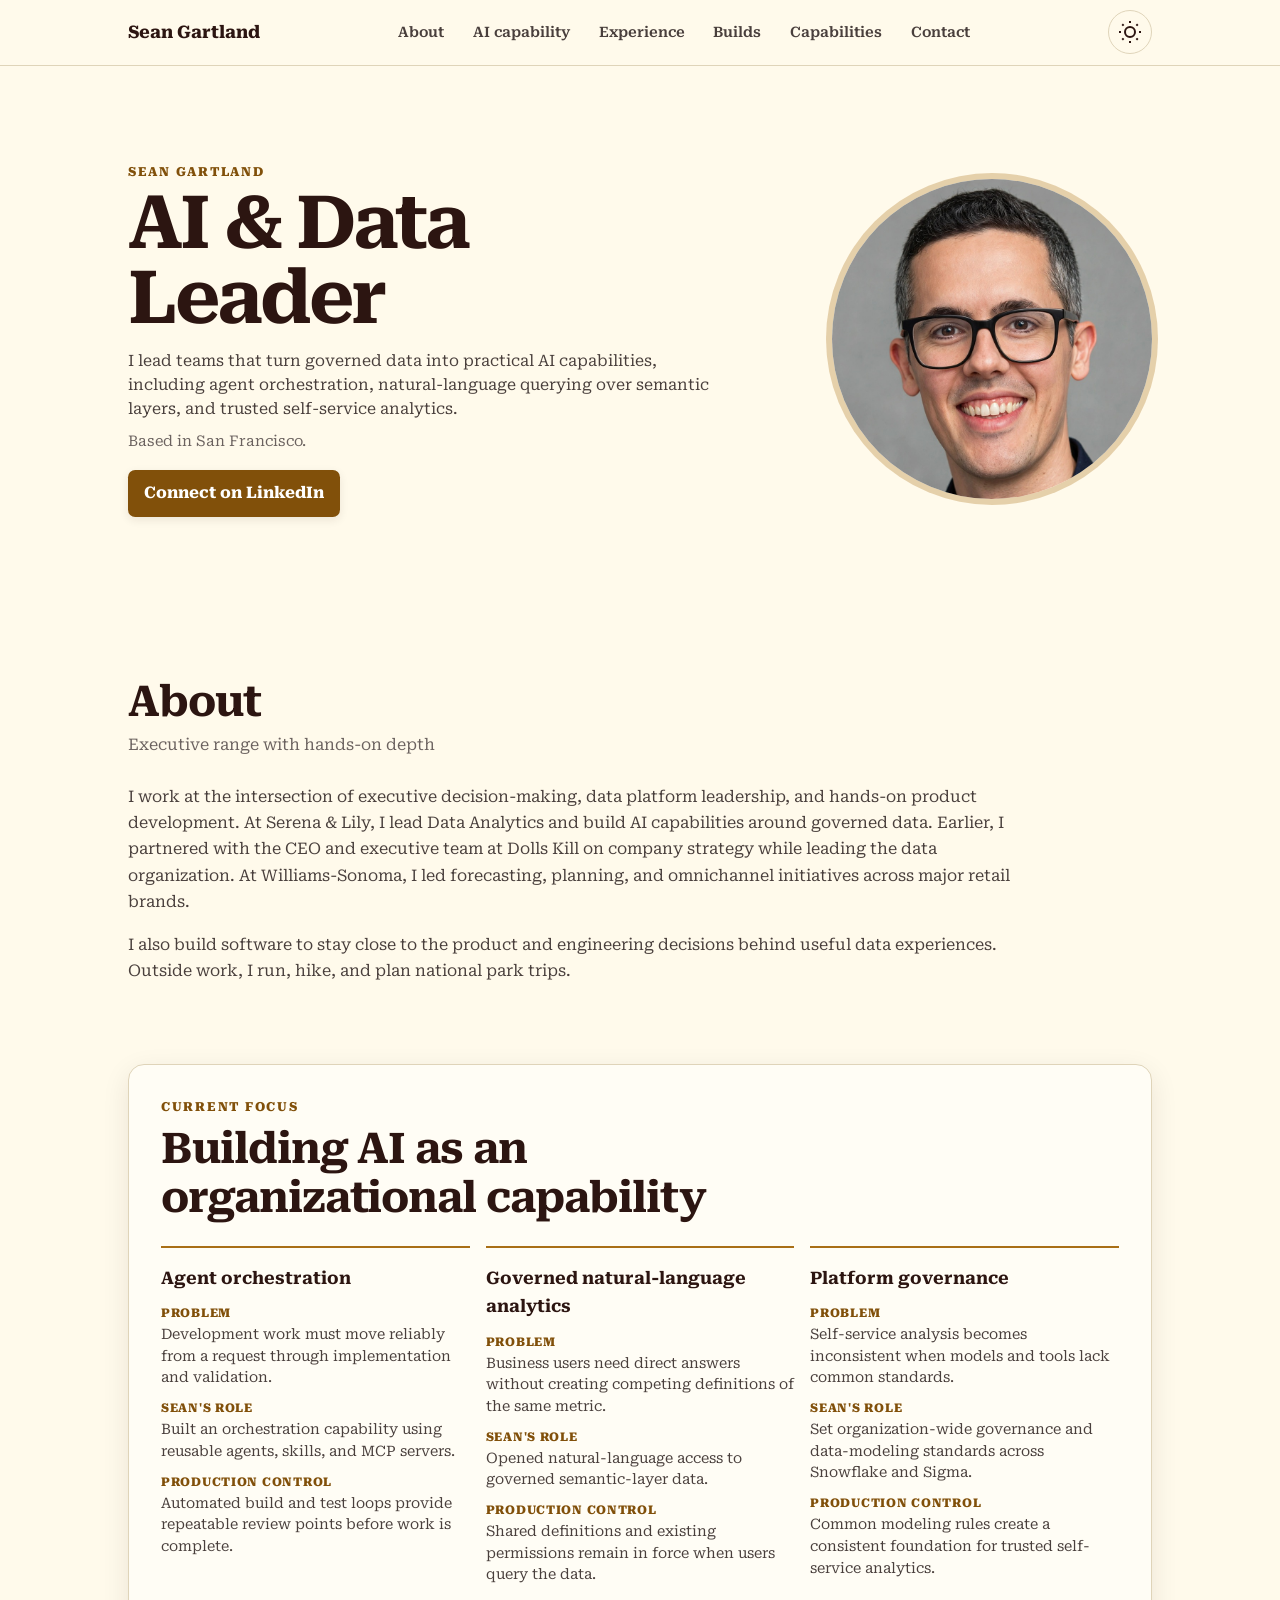
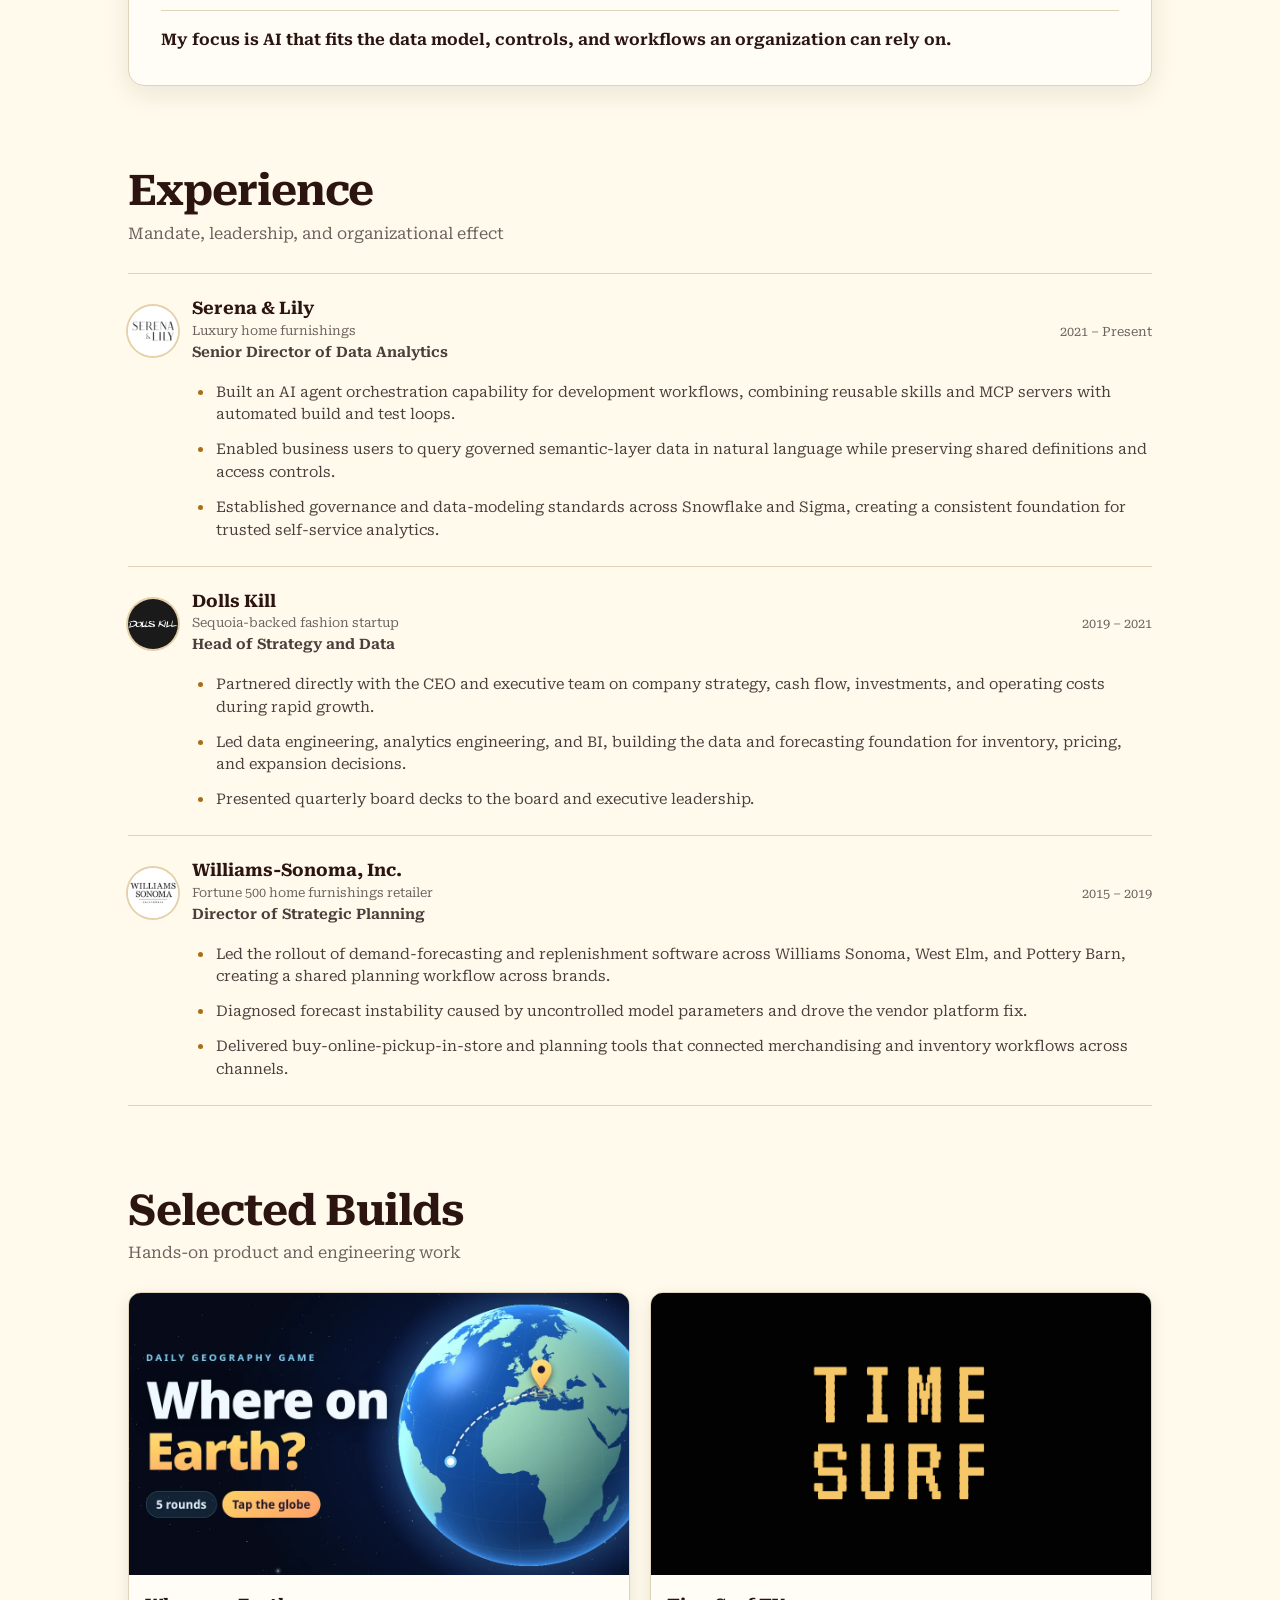
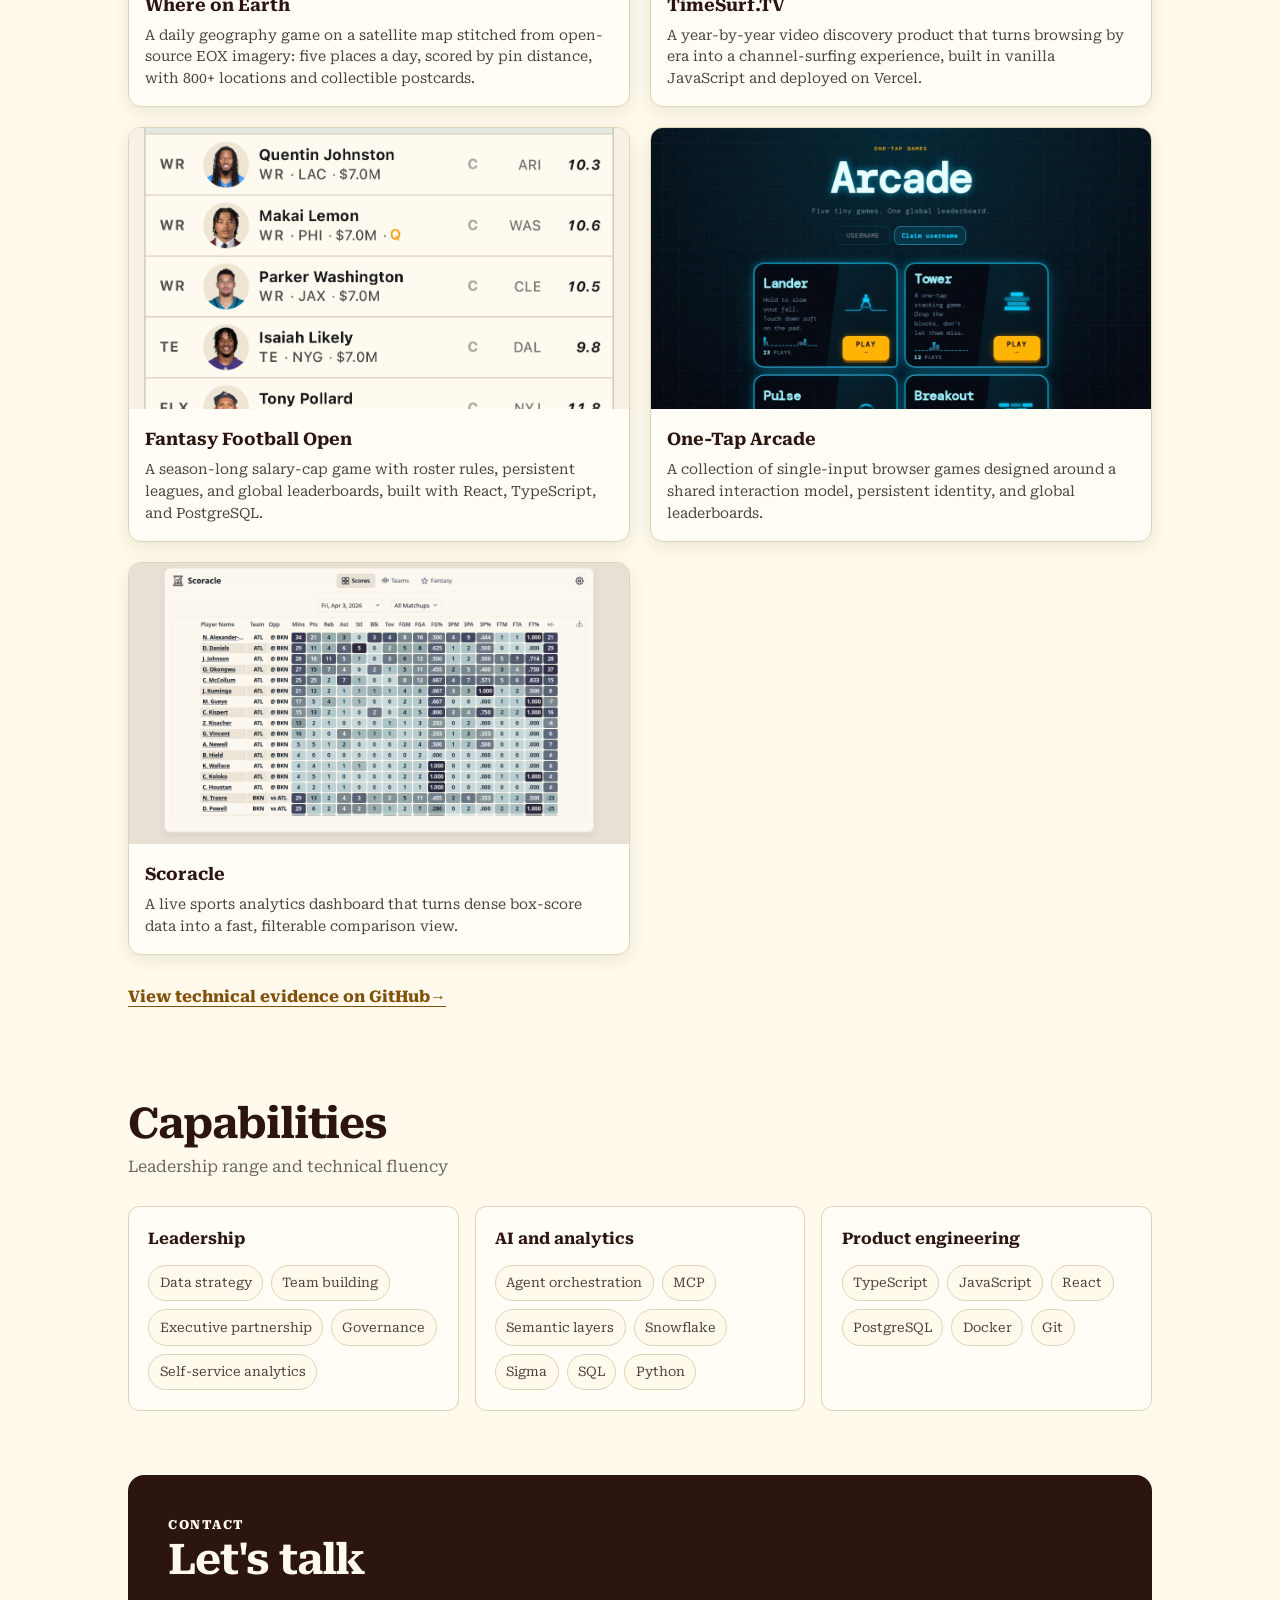
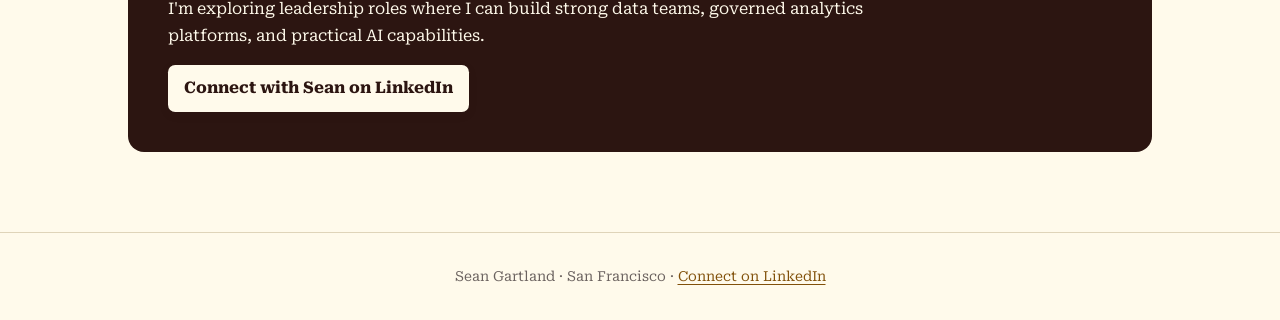
==== commit ab78b93e: "Fix Where on Earth card copy: satellite map, not stylized globe The game now uses a satellite map st" ====
--- a/index.html
+++ b/index.html
@@ -40,7 +40,7 @@
         <article class="experience-item"><header class="exp-header"><div class="exp-logo exp-logo--white"><img src="assets/williams-sonoma-logo.png" alt="" width="256" height="256" loading="lazy" decoding="async" /></div><div class="exp-identity"><h3>Williams-Sonoma, Inc.</h3><p class="exp-company-desc">Fortune 500 home furnishings retailer</p><p class="exp-role">Director of Strategic Planning</p><p class="exp-date">2015 – 2019</p></div></header><ul class="exp-bullets"><li>Led the rollout of demand-forecasting and replenishment software across Williams Sonoma, West Elm, and Pottery Barn, creating a shared planning workflow across brands.</li><li>Diagnosed forecast instability caused by uncontrolled model parameters and drove the vendor platform fix.</li><li>Delivered buy-online-pickup-in-store and planning tools that connected merchandising and inventory workflows across channels.</li></ul></article>
       </div></section>
       <section id="projects" class="content-section"><h2 class="section-heading">Selected Builds</h2><p class="section-subtitle">Hands-on product and engineering work</p><div class="projects-grid">
-        <a href="https://where-on.earth" target="_blank" rel="noopener noreferrer" class="project-card"><div class="project-image-wrap"><img src="assets/projects/where-on-earth-preview.webp" alt="Where on Earth daily geography game" class="project-image" width="1200" height="630" loading="lazy" decoding="async" /></div><div class="project-info"><h3>Where on Earth</h3><p>A daily geography game on a stylized 3D globe: five places a day, scored by pin distance, with 800+ locations, collectible postcards, and self-hosted satellite tiles.</p></div></a>
+        <a href="https://where-on.earth" target="_blank" rel="noopener noreferrer" class="project-card"><div class="project-image-wrap"><img src="assets/projects/where-on-earth-preview.webp" alt="Where on Earth daily geography game" class="project-image" width="1200" height="630" loading="lazy" decoding="async" /></div><div class="project-info"><h3>Where on Earth</h3><p>A daily geography game on a satellite map stitched from open-source EOX imagery: five places a day, scored by pin distance, with 800+ locations and collectible postcards.</p></div></a>
         <a href="https://timesurf.tv" target="_blank" rel="noopener noreferrer" class="project-card"><div class="project-image-wrap"><img src="assets/projects/timesurf-preview.png" alt="TimeSurf.TV interface" class="project-image" width="1200" height="630" loading="lazy" decoding="async" /></div><div class="project-info"><h3>TimeSurf.TV</h3><p>A year-by-year video discovery product that turns browsing by era into a channel-surfing experience, built in vanilla JavaScript and deployed on Vercel.</p></div></a>
         <a href="https://fantasyfootballopen.com" target="_blank" rel="noopener noreferrer" class="project-card"><div class="project-image-wrap"><img src="assets/projects/ffo-preview.png" alt="Fantasy Football Open interface" class="project-image" width="1200" height="630" loading="lazy" decoding="async" /></div><div class="project-info"><h3>Fantasy Football Open</h3><p>A season-long salary-cap game with roster rules, persistent leagues, and global leaderboards, built with React, TypeScript, and PostgreSQL.</p></div></a>
         <a href="https://one-tap-arcade.vercel.app" target="_blank" rel="noopener noreferrer" class="project-card"><div class="project-image-wrap"><img src="assets/projects/arcade-preview.webp" alt="One-Tap Arcade game collection" class="project-image" width="1200" height="630" loading="lazy" decoding="async" /></div><div class="project-info"><h3>One-Tap Arcade</h3><p>A collection of single-input browser games designed around a shared interaction model, persistent identity, and global leaderboards.</p></div></a>
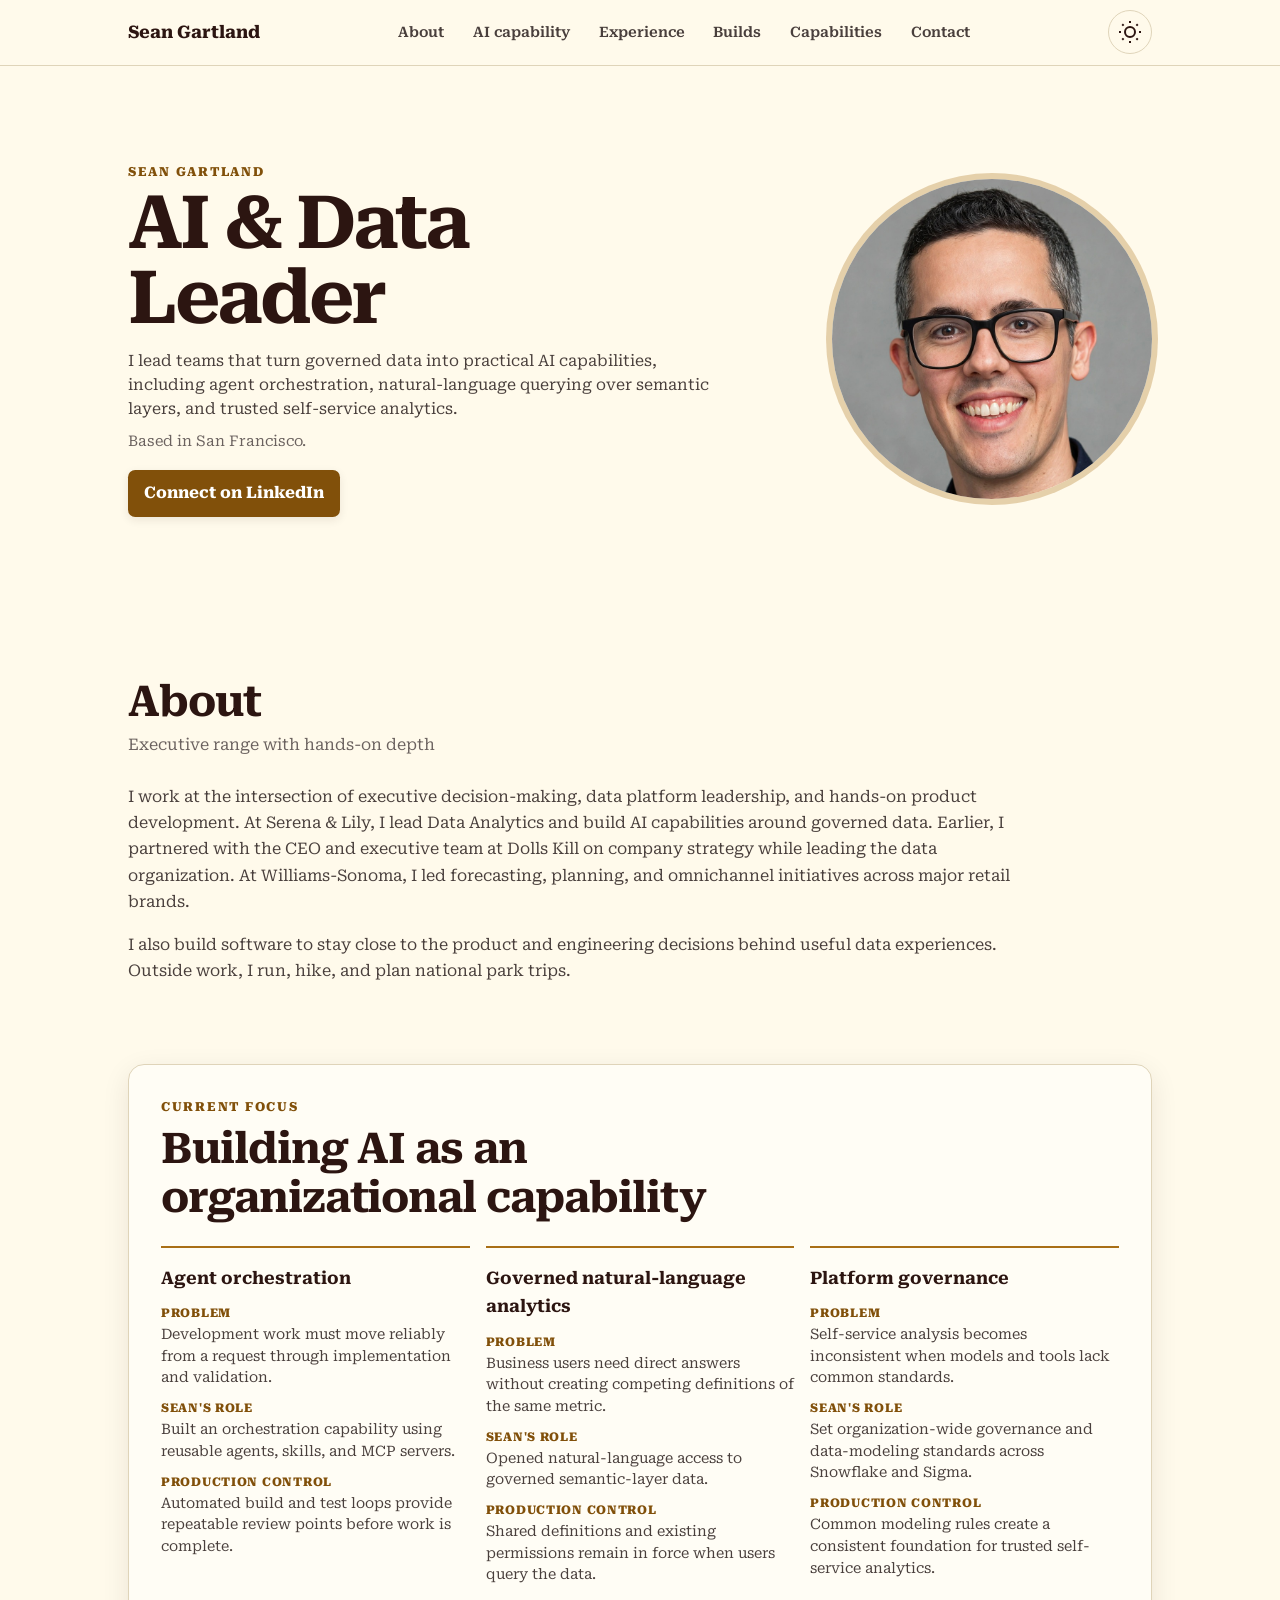
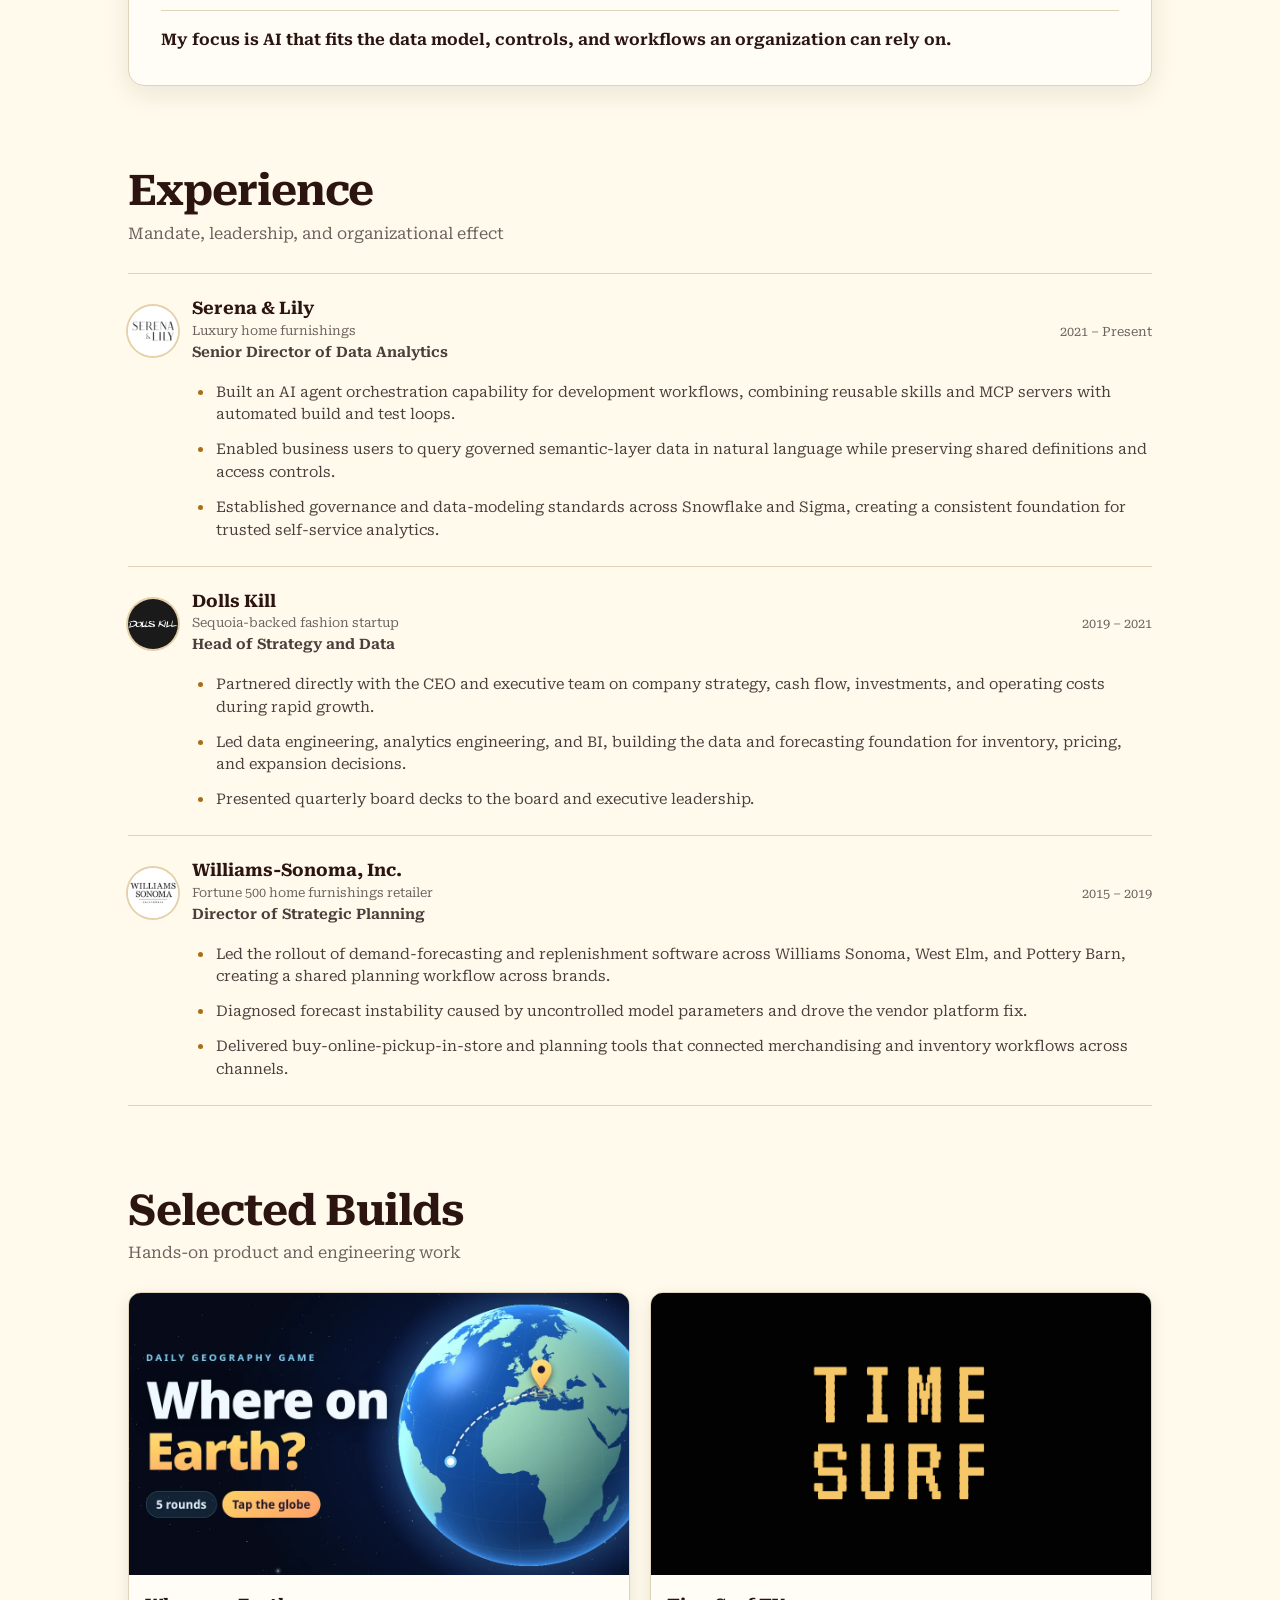
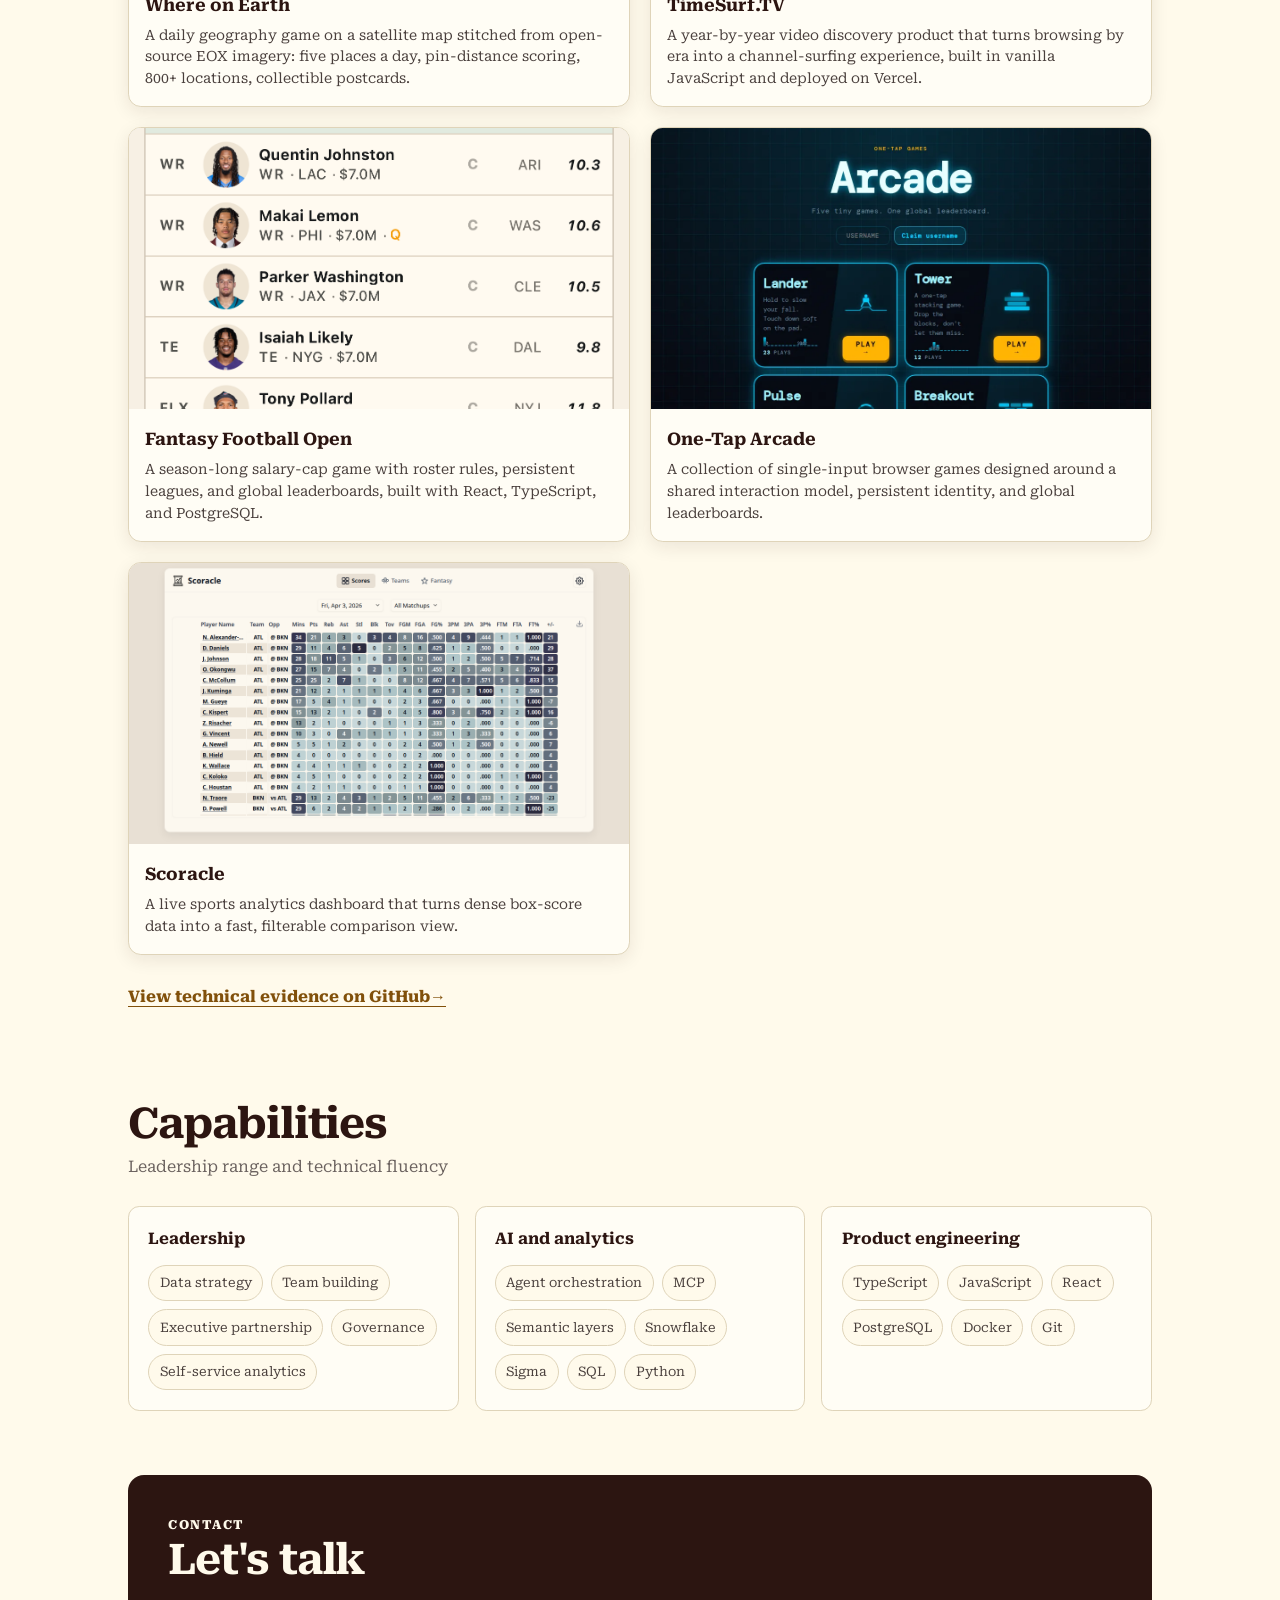
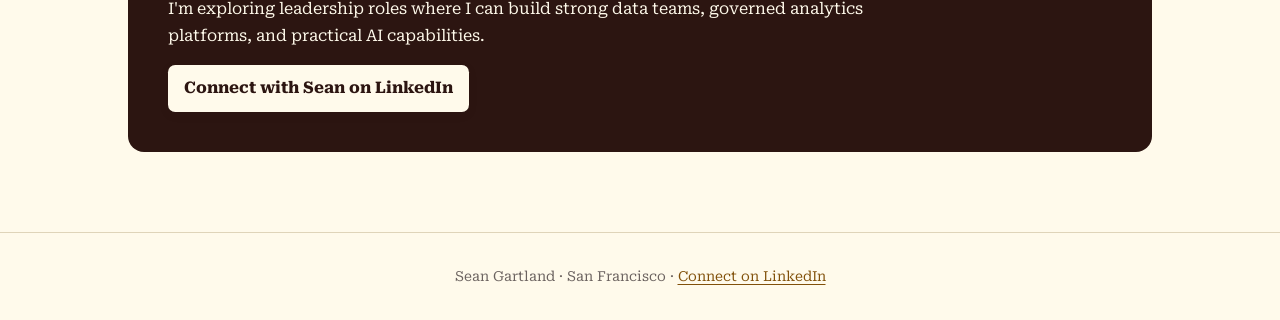
==== commit 61484440: "Tighten Where on Earth card copy" ====
--- a/index.html
+++ b/index.html
@@ -40,7 +40,7 @@
         <article class="experience-item"><header class="exp-header"><div class="exp-logo exp-logo--white"><img src="assets/williams-sonoma-logo.png" alt="" width="256" height="256" loading="lazy" decoding="async" /></div><div class="exp-identity"><h3>Williams-Sonoma, Inc.</h3><p class="exp-company-desc">Fortune 500 home furnishings retailer</p><p class="exp-role">Director of Strategic Planning</p><p class="exp-date">2015 – 2019</p></div></header><ul class="exp-bullets"><li>Led the rollout of demand-forecasting and replenishment software across Williams Sonoma, West Elm, and Pottery Barn, creating a shared planning workflow across brands.</li><li>Diagnosed forecast instability caused by uncontrolled model parameters and drove the vendor platform fix.</li><li>Delivered buy-online-pickup-in-store and planning tools that connected merchandising and inventory workflows across channels.</li></ul></article>
       </div></section>
       <section id="projects" class="content-section"><h2 class="section-heading">Selected Builds</h2><p class="section-subtitle">Hands-on product and engineering work</p><div class="projects-grid">
-        <a href="https://where-on.earth" target="_blank" rel="noopener noreferrer" class="project-card"><div class="project-image-wrap"><img src="assets/projects/where-on-earth-preview.webp" alt="Where on Earth daily geography game" class="project-image" width="1200" height="630" loading="lazy" decoding="async" /></div><div class="project-info"><h3>Where on Earth</h3><p>A daily geography game on a satellite map stitched from open-source EOX imagery: five places a day, scored by pin distance, with 800+ locations and collectible postcards.</p></div></a>
+        <a href="https://where-on.earth" target="_blank" rel="noopener noreferrer" class="project-card"><div class="project-image-wrap"><img src="assets/projects/where-on-earth-preview.webp" alt="Where on Earth daily geography game" class="project-image" width="1200" height="630" loading="lazy" decoding="async" /></div><div class="project-info"><h3>Where on Earth</h3><p>A daily geography game on a satellite map stitched from open-source EOX imagery: five places a day, pin-distance scoring, 800+ locations, collectible postcards.</p></div></a>
         <a href="https://timesurf.tv" target="_blank" rel="noopener noreferrer" class="project-card"><div class="project-image-wrap"><img src="assets/projects/timesurf-preview.png" alt="TimeSurf.TV interface" class="project-image" width="1200" height="630" loading="lazy" decoding="async" /></div><div class="project-info"><h3>TimeSurf.TV</h3><p>A year-by-year video discovery product that turns browsing by era into a channel-surfing experience, built in vanilla JavaScript and deployed on Vercel.</p></div></a>
         <a href="https://fantasyfootballopen.com" target="_blank" rel="noopener noreferrer" class="project-card"><div class="project-image-wrap"><img src="assets/projects/ffo-preview.png" alt="Fantasy Football Open interface" class="project-image" width="1200" height="630" loading="lazy" decoding="async" /></div><div class="project-info"><h3>Fantasy Football Open</h3><p>A season-long salary-cap game with roster rules, persistent leagues, and global leaderboards, built with React, TypeScript, and PostgreSQL.</p></div></a>
         <a href="https://one-tap-arcade.vercel.app" target="_blank" rel="noopener noreferrer" class="project-card"><div class="project-image-wrap"><img src="assets/projects/arcade-preview.webp" alt="One-Tap Arcade game collection" class="project-image" width="1200" height="630" loading="lazy" decoding="async" /></div><div class="project-info"><h3>One-Tap Arcade</h3><p>A collection of single-input browser games designed around a shared interaction model, persistent identity, and global leaderboards.</p></div></a>
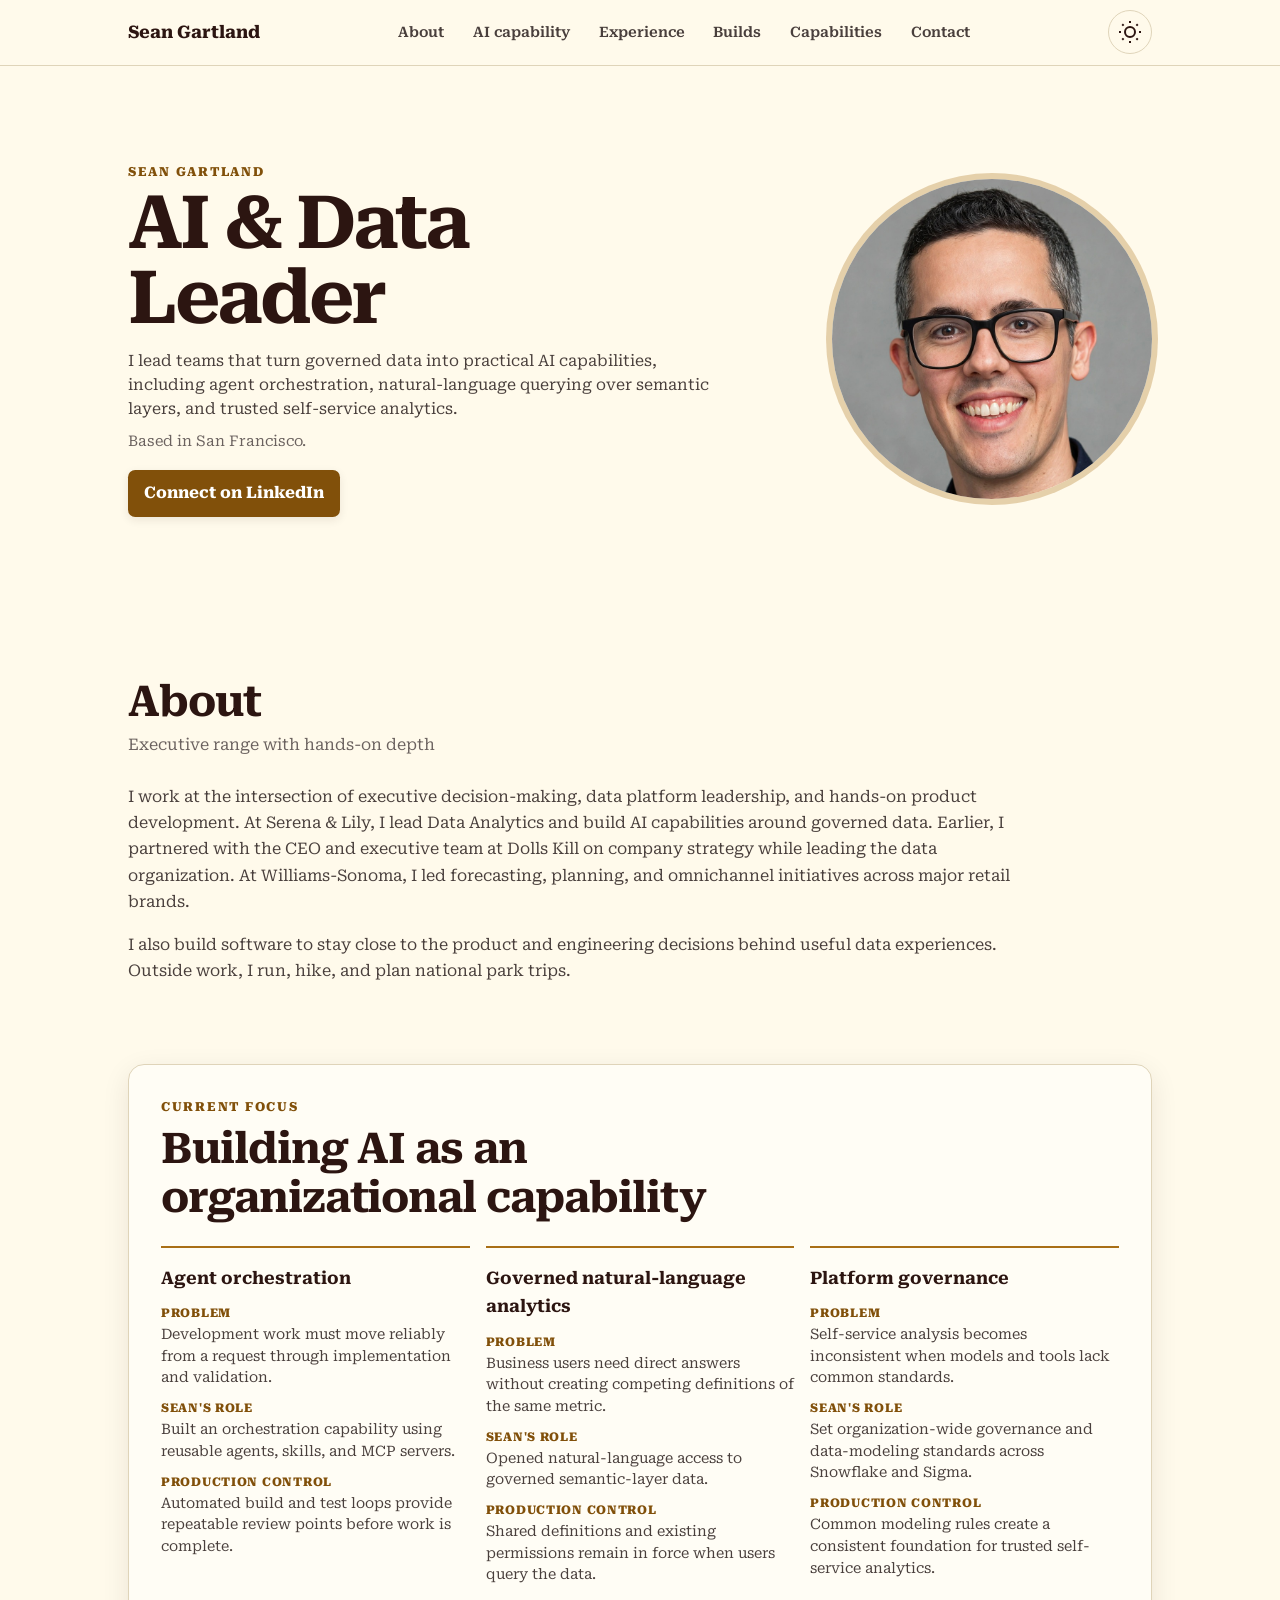
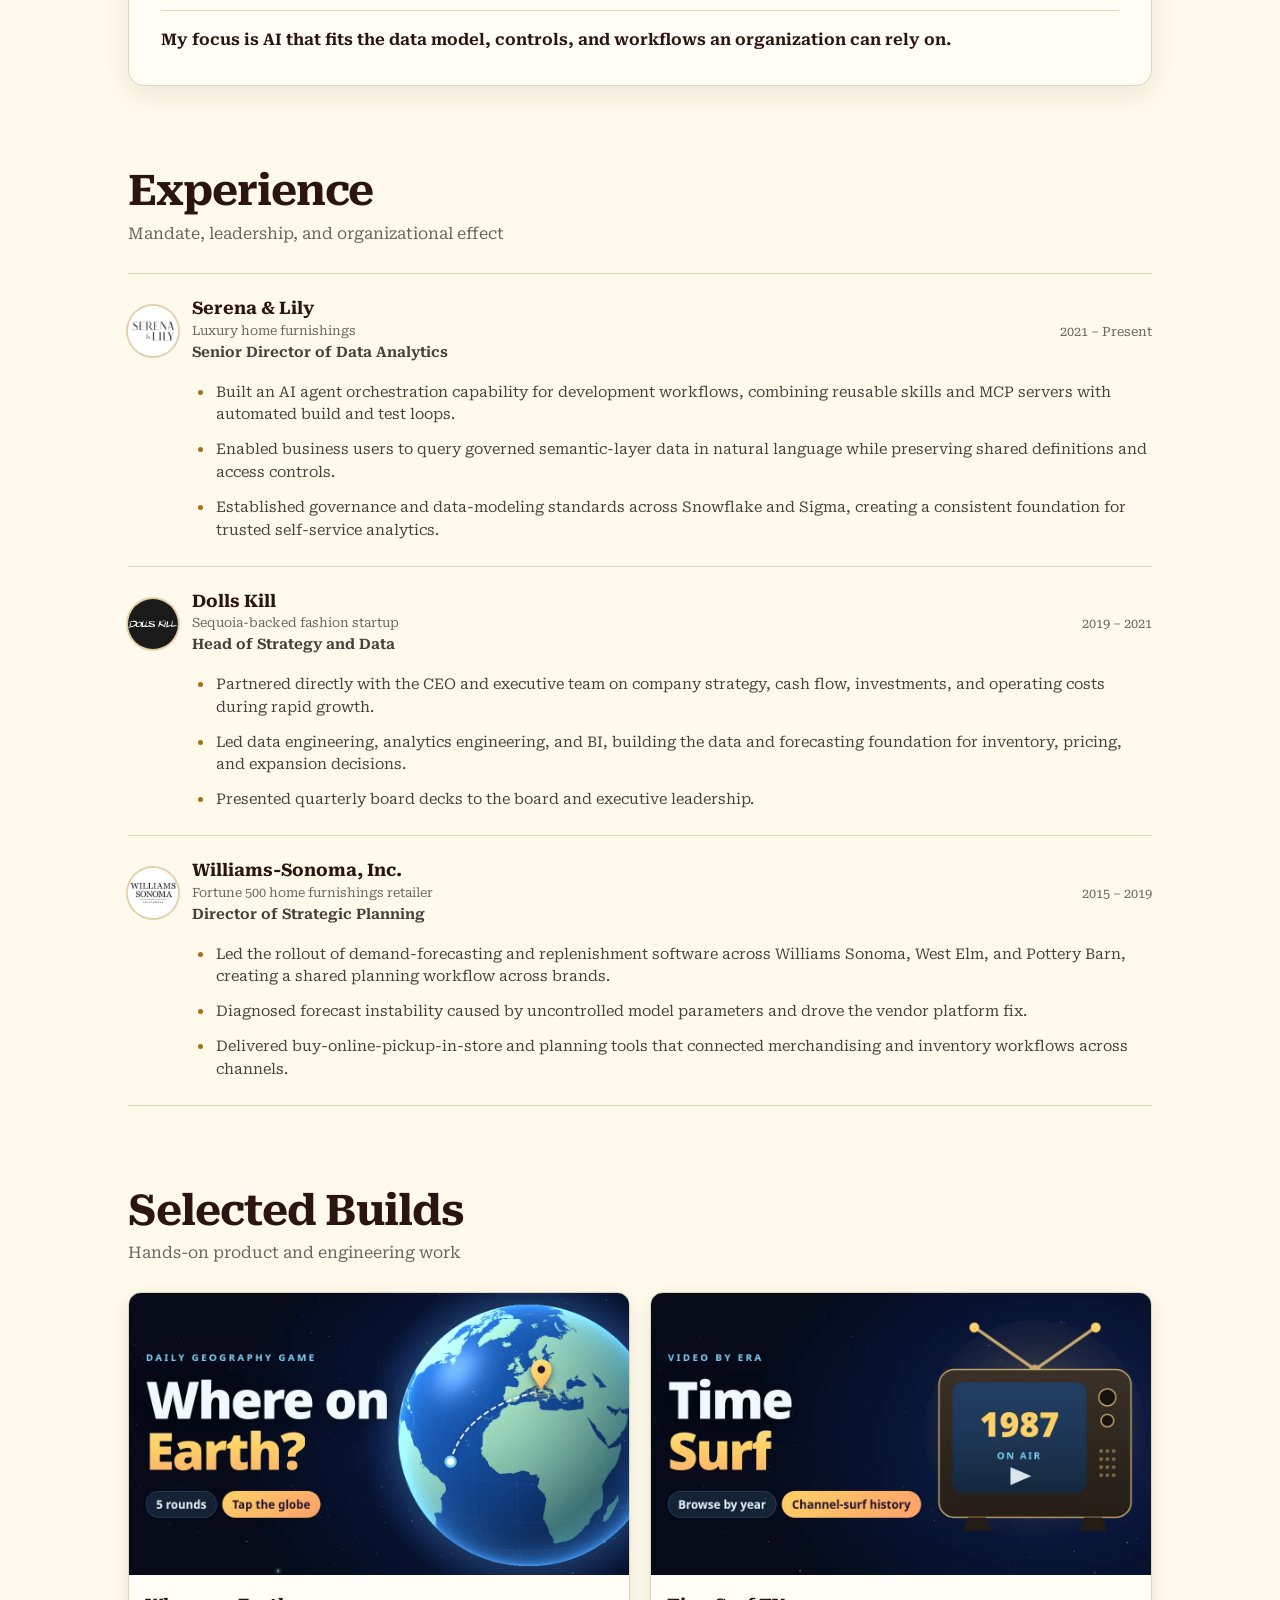
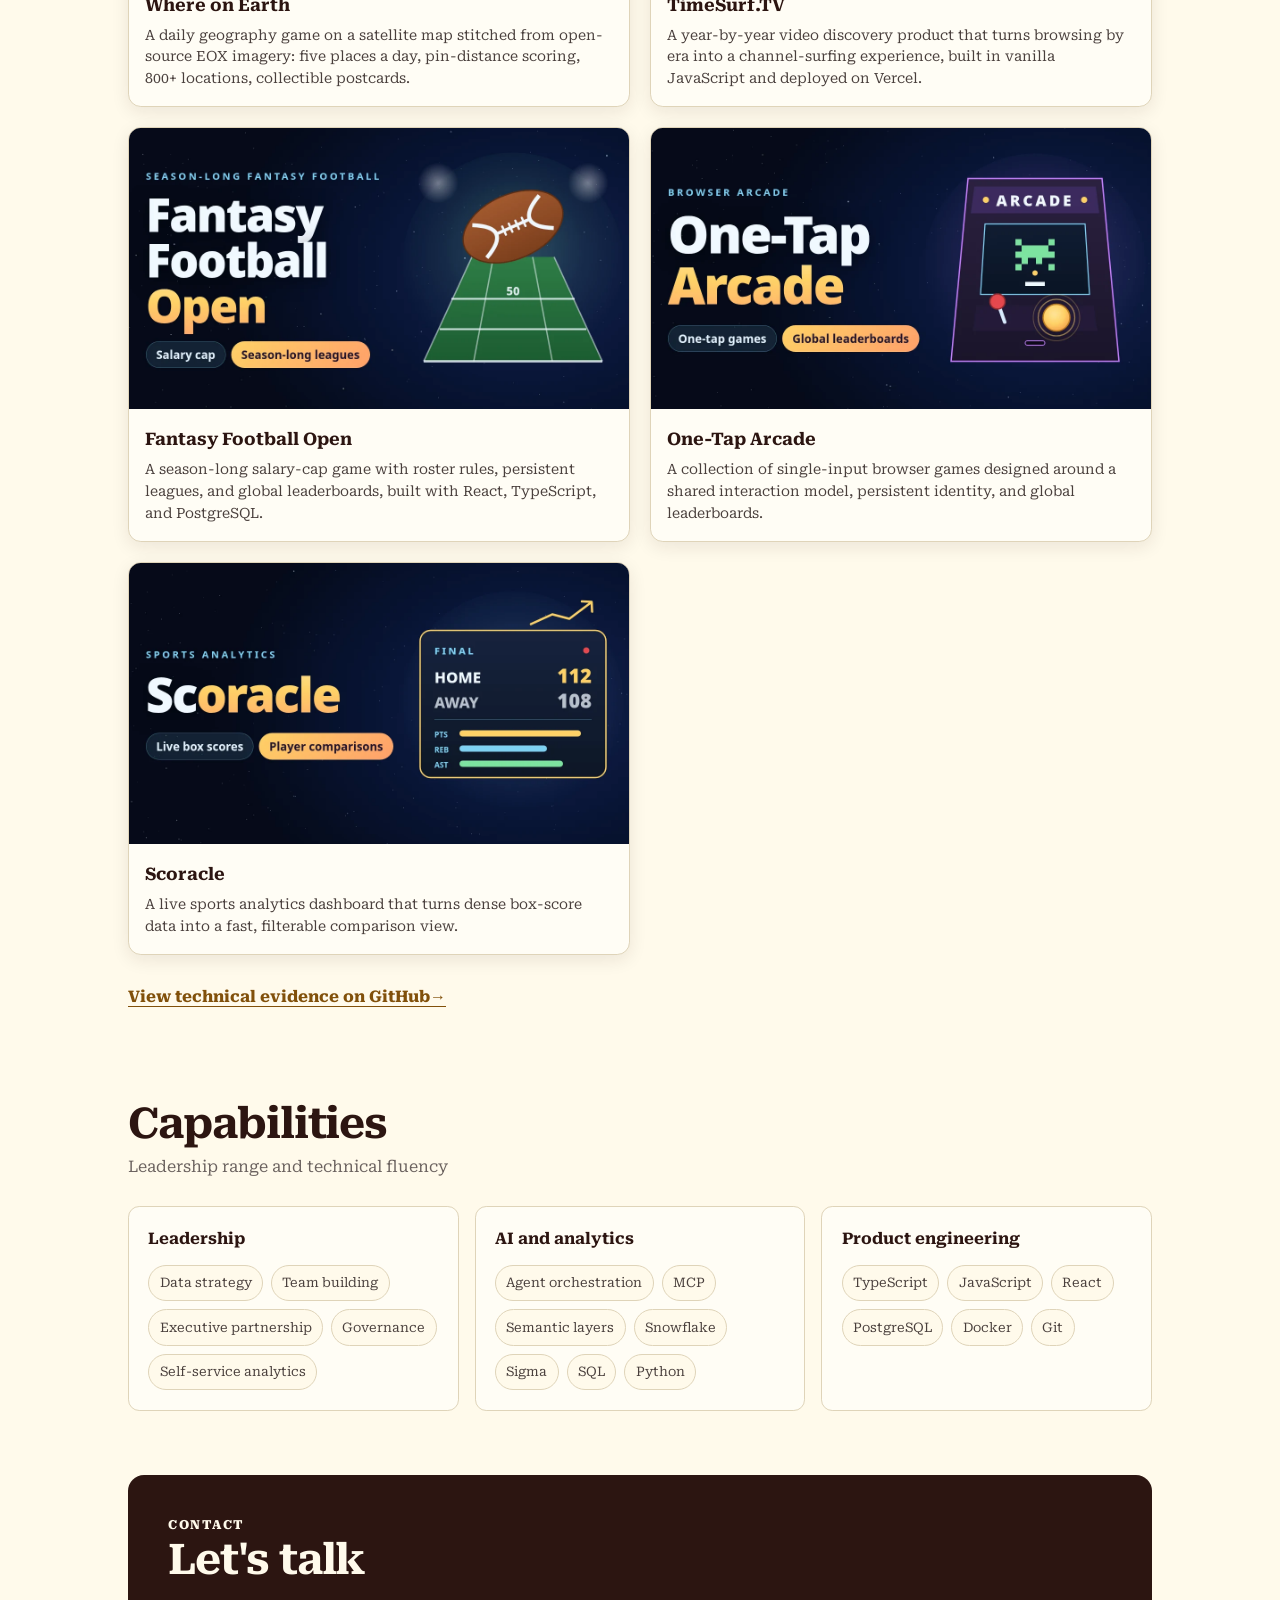
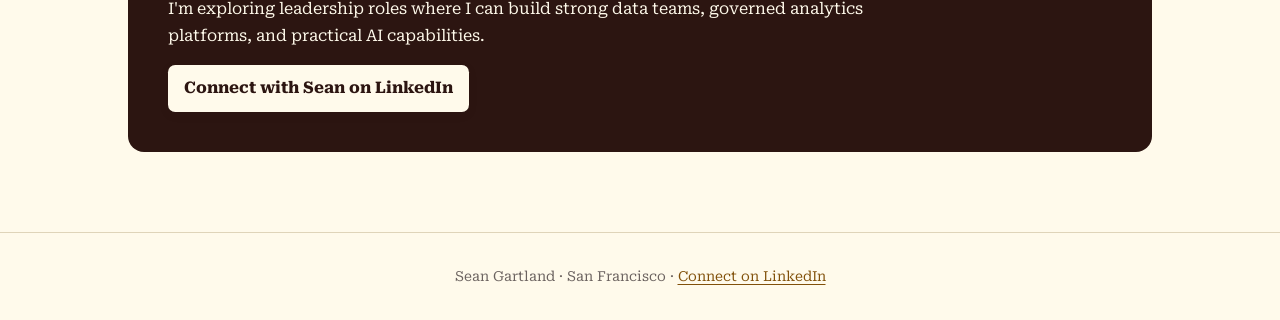
==== commit 0a415600: "Branded preview cards for all projects, matching the Where on Earth card - TimeSurf, Fantasy Footbal" ====
--- a/index.html
+++ b/index.html
@@ -41,10 +41,10 @@
       </div></section>
       <section id="projects" class="content-section"><h2 class="section-heading">Selected Builds</h2><p class="section-subtitle">Hands-on product and engineering work</p><div class="projects-grid">
         <a href="https://where-on.earth" target="_blank" rel="noopener noreferrer" class="project-card"><div class="project-image-wrap"><img src="assets/projects/where-on-earth-preview.webp" alt="Where on Earth daily geography game" class="project-image" width="1200" height="630" loading="lazy" decoding="async" /></div><div class="project-info"><h3>Where on Earth</h3><p>A daily geography game on a satellite map stitched from open-source EOX imagery: five places a day, pin-distance scoring, 800+ locations, collectible postcards.</p></div></a>
-        <a href="https://timesurf.tv" target="_blank" rel="noopener noreferrer" class="project-card"><div class="project-image-wrap"><img src="assets/projects/timesurf-preview.png" alt="TimeSurf.TV interface" class="project-image" width="1200" height="630" loading="lazy" decoding="async" /></div><div class="project-info"><h3>TimeSurf.TV</h3><p>A year-by-year video discovery product that turns browsing by era into a channel-surfing experience, built in vanilla JavaScript and deployed on Vercel.</p></div></a>
-        <a href="https://fantasyfootballopen.com" target="_blank" rel="noopener noreferrer" class="project-card"><div class="project-image-wrap"><img src="assets/projects/ffo-preview.png" alt="Fantasy Football Open interface" class="project-image" width="1200" height="630" loading="lazy" decoding="async" /></div><div class="project-info"><h3>Fantasy Football Open</h3><p>A season-long salary-cap game with roster rules, persistent leagues, and global leaderboards, built with React, TypeScript, and PostgreSQL.</p></div></a>
-        <a href="https://one-tap-arcade.vercel.app" target="_blank" rel="noopener noreferrer" class="project-card"><div class="project-image-wrap"><img src="assets/projects/arcade-preview.webp" alt="One-Tap Arcade game collection" class="project-image" width="1200" height="630" loading="lazy" decoding="async" /></div><div class="project-info"><h3>One-Tap Arcade</h3><p>A collection of single-input browser games designed around a shared interaction model, persistent identity, and global leaderboards.</p></div></a>
-        <a href="https://scoreacle.vercel.app" target="_blank" rel="noopener noreferrer" class="project-card"><div class="project-image-wrap"><img src="assets/projects/scoracle-preview.png" alt="Scoracle sports analytics interface" class="project-image" width="1200" height="630" loading="lazy" decoding="async" /></div><div class="project-info"><h3>Scoracle</h3><p>A live sports analytics dashboard that turns dense box-score data into a fast, filterable comparison view.</p></div></a>
+        <a href="https://timesurf.tv" target="_blank" rel="noopener noreferrer" class="project-card"><div class="project-image-wrap"><img src="assets/projects/timesurf-preview.webp" alt="TimeSurf.TV branded card with a retro television" class="project-image" width="1200" height="630" loading="lazy" decoding="async" /></div><div class="project-info"><h3>TimeSurf.TV</h3><p>A year-by-year video discovery product that turns browsing by era into a channel-surfing experience, built in vanilla JavaScript and deployed on Vercel.</p></div></a>
+        <a href="https://fantasyfootballopen.com" target="_blank" rel="noopener noreferrer" class="project-card"><div class="project-image-wrap"><img src="assets/projects/ffo-preview.webp" alt="Fantasy Football Open branded card with a football over a field" class="project-image" width="1200" height="630" loading="lazy" decoding="async" /></div><div class="project-info"><h3>Fantasy Football Open</h3><p>A season-long salary-cap game with roster rules, persistent leagues, and global leaderboards, built with React, TypeScript, and PostgreSQL.</p></div></a>
+        <a href="https://one-tap-arcade.vercel.app" target="_blank" rel="noopener noreferrer" class="project-card"><div class="project-image-wrap"><img src="assets/projects/arcade-preview.webp" alt="One-Tap Arcade branded card with an arcade cabinet" class="project-image" width="1200" height="630" loading="lazy" decoding="async" /></div><div class="project-info"><h3>One-Tap Arcade</h3><p>A collection of single-input browser games designed around a shared interaction model, persistent identity, and global leaderboards.</p></div></a>
+        <a href="https://scoreacle.vercel.app" target="_blank" rel="noopener noreferrer" class="project-card"><div class="project-image-wrap"><img src="assets/projects/scoracle-preview.webp" alt="Scoracle branded card with a scoreboard" class="project-image" width="1200" height="630" loading="lazy" decoding="async" /></div><div class="project-info"><h3>Scoracle</h3><p>A live sports analytics dashboard that turns dense box-score data into a fast, filterable comparison view.</p></div></a>
       </div><a href="https://github.com/seangartland" target="_blank" rel="noopener noreferrer" class="evidence-link">View technical evidence on GitHub <span aria-hidden="true">→</span></a></section>
       <section id="skills" class="content-section"><h2 class="section-heading">Capabilities</h2><p class="section-subtitle">Leadership range and technical fluency</p><div class="capability-matrix"><article><h3>Leadership</h3><ul><li>Data strategy</li><li>Team building</li><li>Executive partnership</li><li>Governance</li><li>Self-service analytics</li></ul></article><article><h3>AI and analytics</h3><ul><li>Agent orchestration</li><li>MCP</li><li>Semantic layers</li><li>Snowflake</li><li>Sigma</li><li>SQL</li><li>Python</li></ul></article><article><h3>Product engineering</h3><ul><li>TypeScript</li><li>JavaScript</li><li>React</li><li>PostgreSQL</li><li>Docker</li><li>Git</li></ul></article></div></section>
       <section id="contact" class="content-section contact-section"><p class="panel-kicker">Contact</p><h2 class="section-heading">Let's talk</h2><p>I'm exploring leadership roles where I can build strong data teams, governed analytics platforms, and practical AI capabilities.</p><a class="button-link" href="https://www.linkedin.com/in/seangartland" target="_blank" rel="noopener noreferrer">Connect with Sean on LinkedIn</a></section>
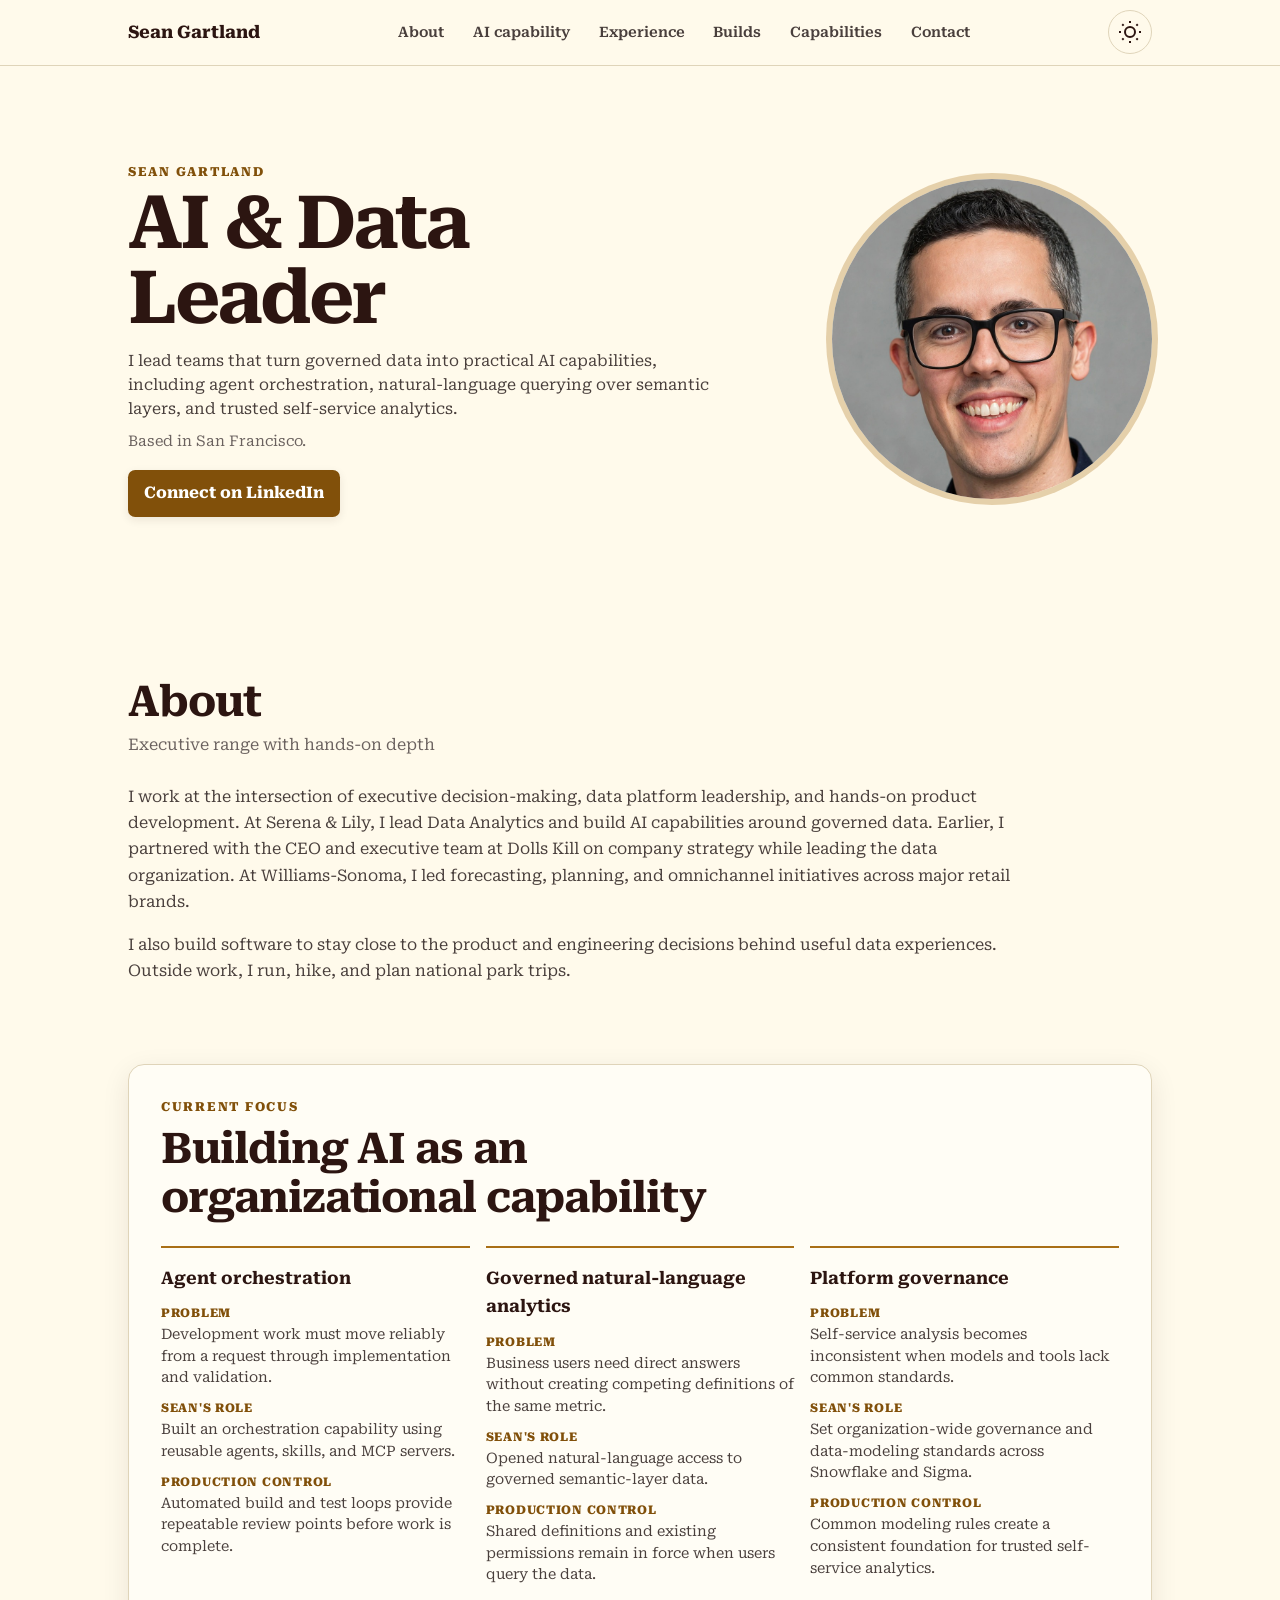
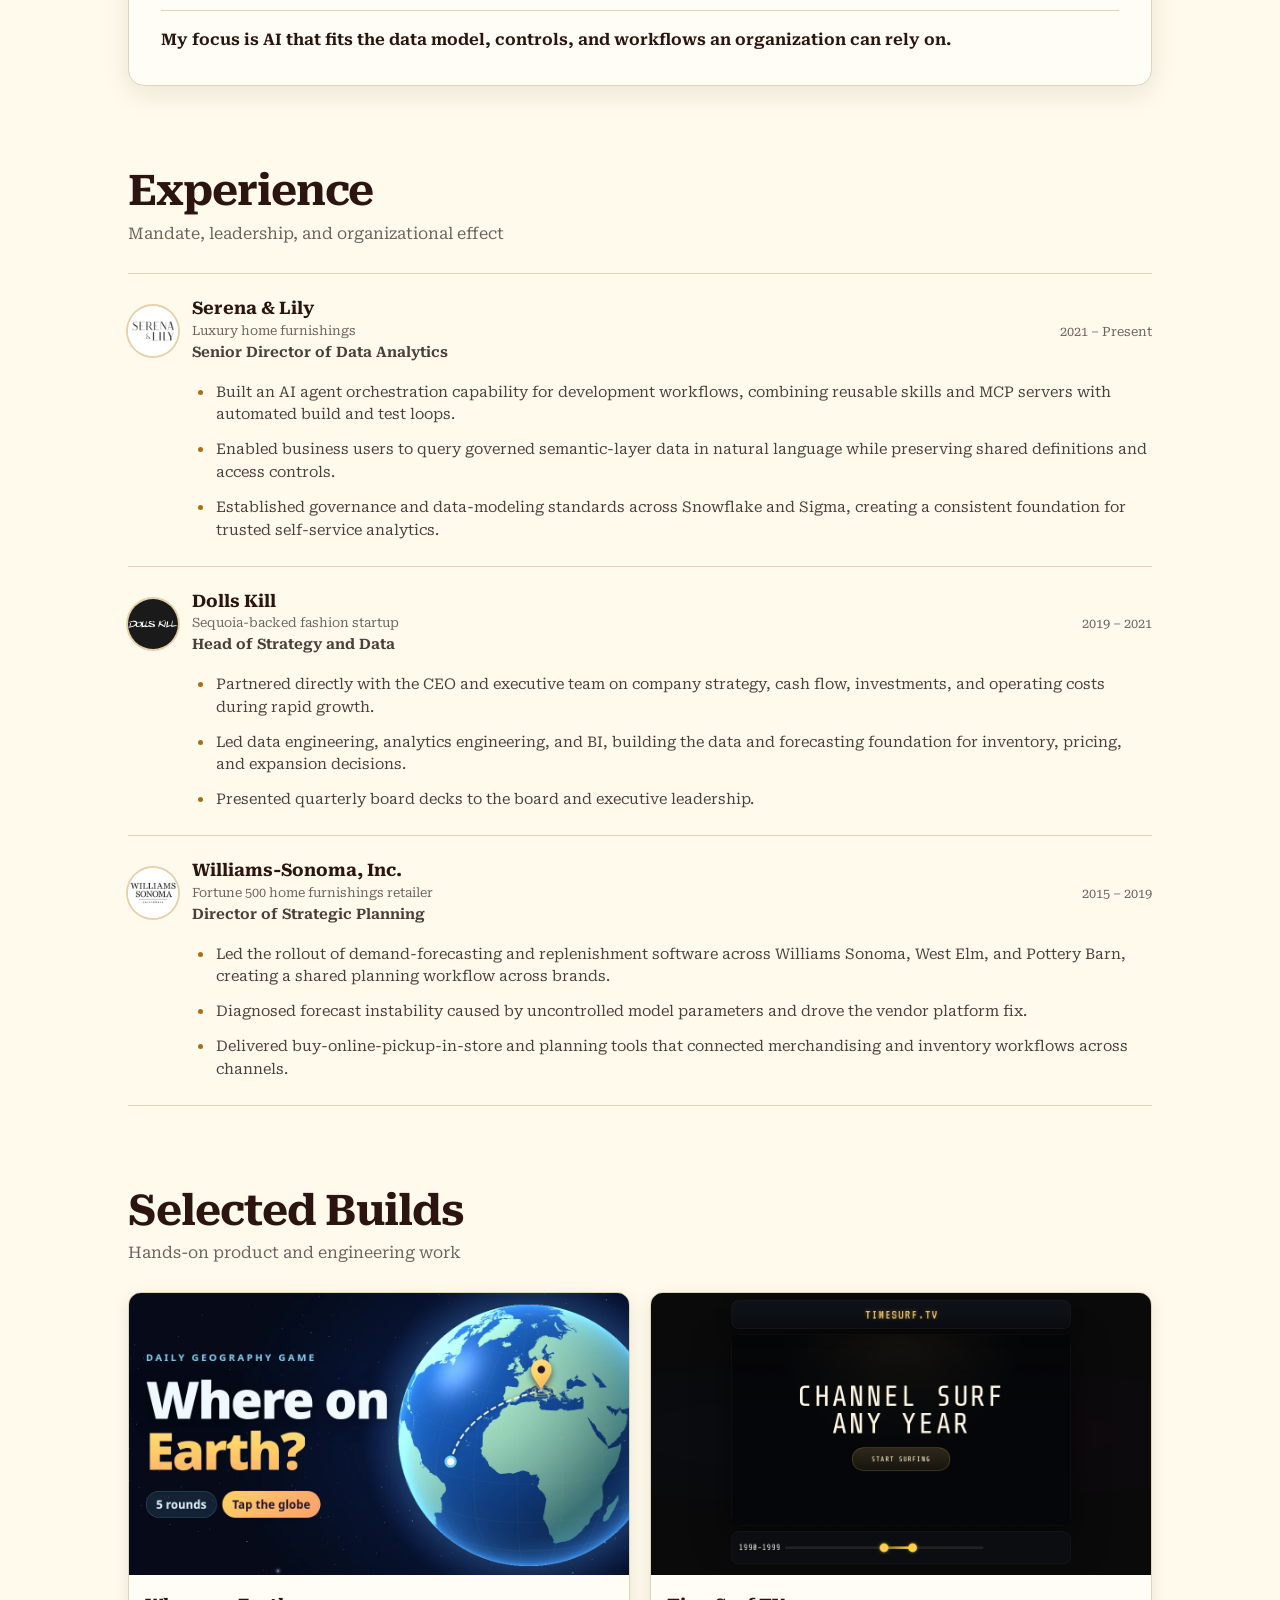
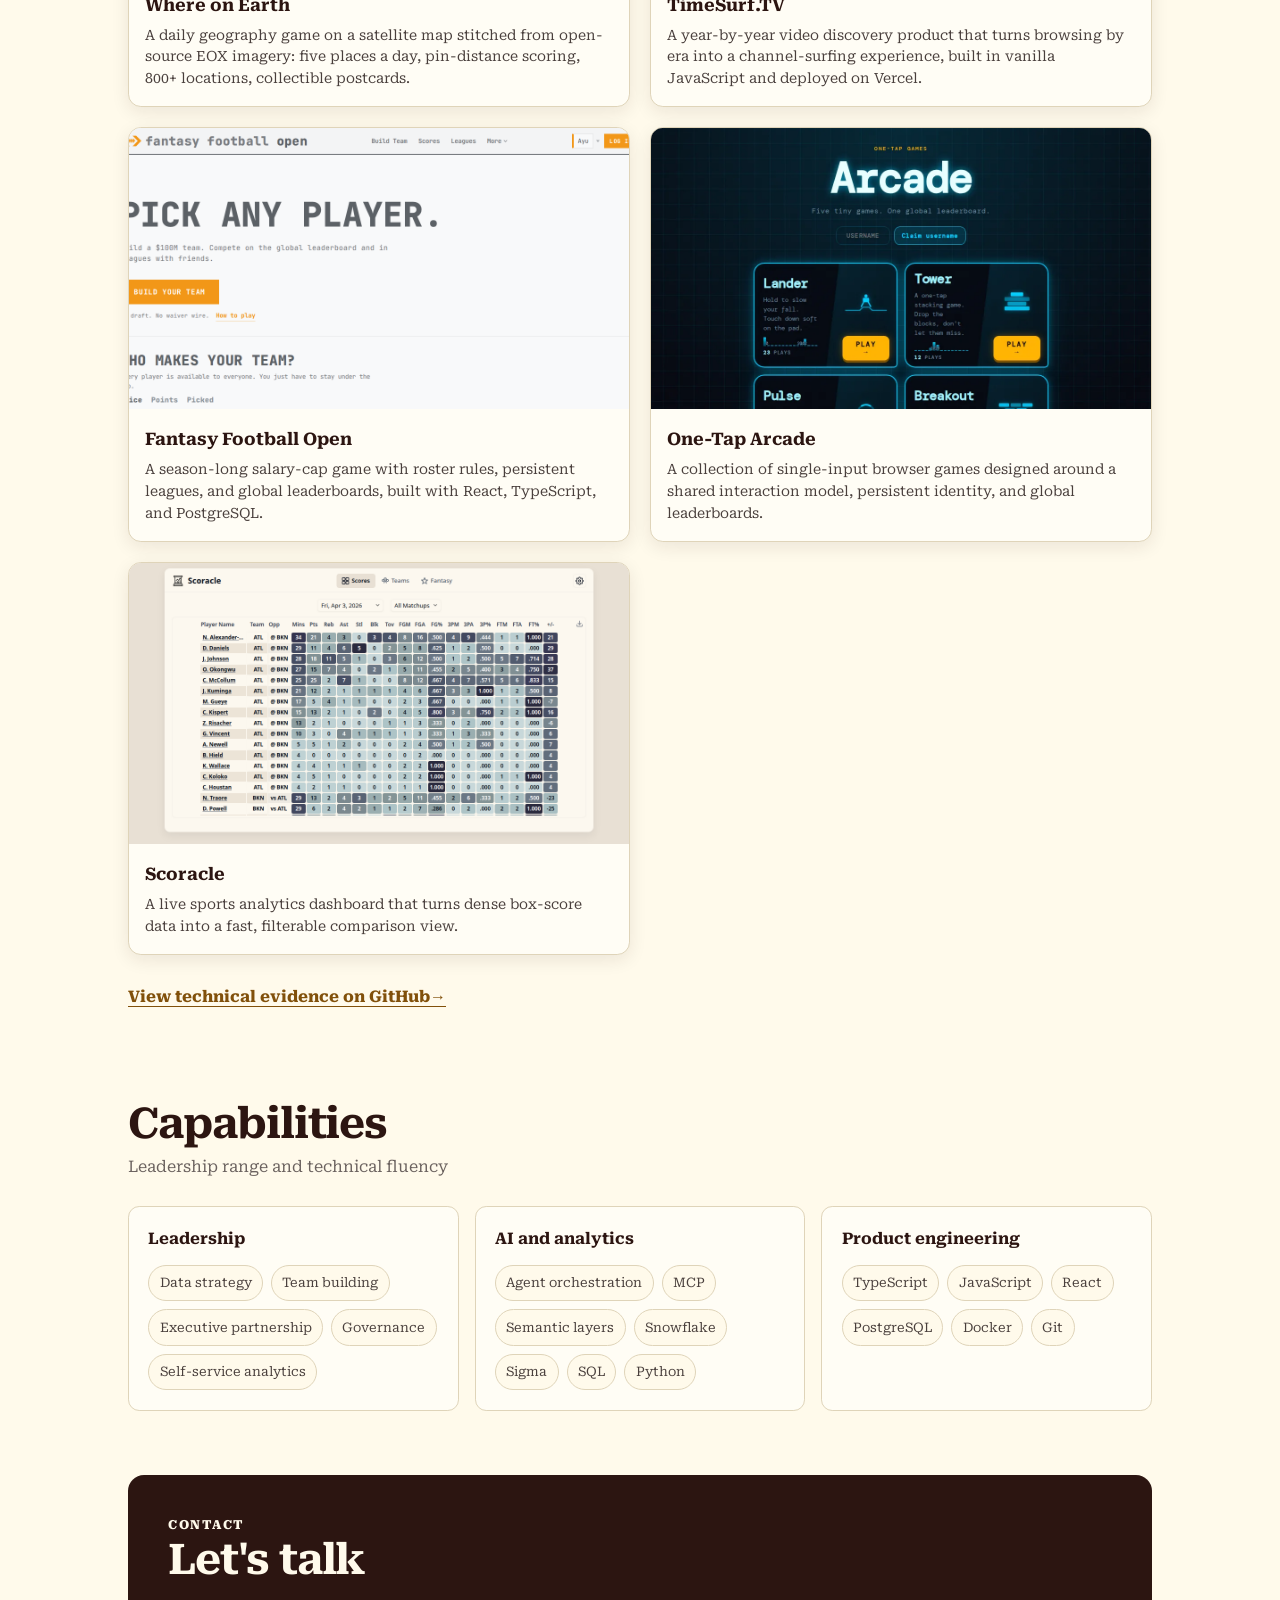
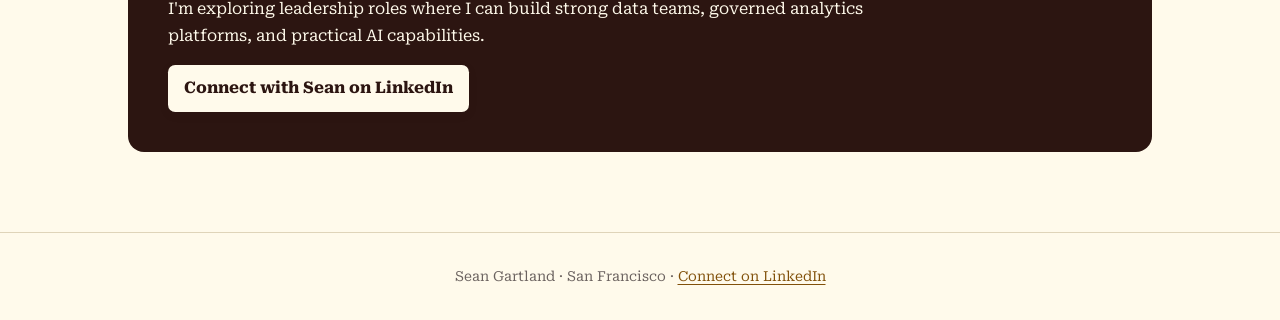
==== commit 1cda9698: "Revert "Branded preview cards for all projects, matching the Where on Earth card" This reverts commi" ====
--- a/index.html
+++ b/index.html
@@ -41,10 +41,10 @@
       </div></section>
       <section id="projects" class="content-section"><h2 class="section-heading">Selected Builds</h2><p class="section-subtitle">Hands-on product and engineering work</p><div class="projects-grid">
         <a href="https://where-on.earth" target="_blank" rel="noopener noreferrer" class="project-card"><div class="project-image-wrap"><img src="assets/projects/where-on-earth-preview.webp" alt="Where on Earth daily geography game" class="project-image" width="1200" height="630" loading="lazy" decoding="async" /></div><div class="project-info"><h3>Where on Earth</h3><p>A daily geography game on a satellite map stitched from open-source EOX imagery: five places a day, pin-distance scoring, 800+ locations, collectible postcards.</p></div></a>
-        <a href="https://timesurf.tv" target="_blank" rel="noopener noreferrer" class="project-card"><div class="project-image-wrap"><img src="assets/projects/timesurf-preview.webp" alt="TimeSurf.TV branded card with a retro television" class="project-image" width="1200" height="630" loading="lazy" decoding="async" /></div><div class="project-info"><h3>TimeSurf.TV</h3><p>A year-by-year video discovery product that turns browsing by era into a channel-surfing experience, built in vanilla JavaScript and deployed on Vercel.</p></div></a>
-        <a href="https://fantasyfootballopen.com" target="_blank" rel="noopener noreferrer" class="project-card"><div class="project-image-wrap"><img src="assets/projects/ffo-preview.webp" alt="Fantasy Football Open branded card with a football over a field" class="project-image" width="1200" height="630" loading="lazy" decoding="async" /></div><div class="project-info"><h3>Fantasy Football Open</h3><p>A season-long salary-cap game with roster rules, persistent leagues, and global leaderboards, built with React, TypeScript, and PostgreSQL.</p></div></a>
-        <a href="https://one-tap-arcade.vercel.app" target="_blank" rel="noopener noreferrer" class="project-card"><div class="project-image-wrap"><img src="assets/projects/arcade-preview.webp" alt="One-Tap Arcade branded card with an arcade cabinet" class="project-image" width="1200" height="630" loading="lazy" decoding="async" /></div><div class="project-info"><h3>One-Tap Arcade</h3><p>A collection of single-input browser games designed around a shared interaction model, persistent identity, and global leaderboards.</p></div></a>
-        <a href="https://scoreacle.vercel.app" target="_blank" rel="noopener noreferrer" class="project-card"><div class="project-image-wrap"><img src="assets/projects/scoracle-preview.webp" alt="Scoracle branded card with a scoreboard" class="project-image" width="1200" height="630" loading="lazy" decoding="async" /></div><div class="project-info"><h3>Scoracle</h3><p>A live sports analytics dashboard that turns dense box-score data into a fast, filterable comparison view.</p></div></a>
+        <a href="https://timesurf.tv" target="_blank" rel="noopener noreferrer" class="project-card"><div class="project-image-wrap"><img src="assets/projects/timesurf-preview.png" alt="TimeSurf.TV interface" class="project-image" width="1200" height="630" loading="lazy" decoding="async" /></div><div class="project-info"><h3>TimeSurf.TV</h3><p>A year-by-year video discovery product that turns browsing by era into a channel-surfing experience, built in vanilla JavaScript and deployed on Vercel.</p></div></a>
+        <a href="https://fantasyfootballopen.com" target="_blank" rel="noopener noreferrer" class="project-card"><div class="project-image-wrap"><img src="assets/projects/ffo-preview.png" alt="Fantasy Football Open interface" class="project-image" width="1200" height="630" loading="lazy" decoding="async" /></div><div class="project-info"><h3>Fantasy Football Open</h3><p>A season-long salary-cap game with roster rules, persistent leagues, and global leaderboards, built with React, TypeScript, and PostgreSQL.</p></div></a>
+        <a href="https://one-tap-arcade.vercel.app" target="_blank" rel="noopener noreferrer" class="project-card"><div class="project-image-wrap"><img src="assets/projects/arcade-preview.webp" alt="One-Tap Arcade game collection" class="project-image" width="1200" height="630" loading="lazy" decoding="async" /></div><div class="project-info"><h3>One-Tap Arcade</h3><p>A collection of single-input browser games designed around a shared interaction model, persistent identity, and global leaderboards.</p></div></a>
+        <a href="https://scoreacle.vercel.app" target="_blank" rel="noopener noreferrer" class="project-card"><div class="project-image-wrap"><img src="assets/projects/scoracle-preview.png" alt="Scoracle sports analytics interface" class="project-image" width="1200" height="630" loading="lazy" decoding="async" /></div><div class="project-info"><h3>Scoracle</h3><p>A live sports analytics dashboard that turns dense box-score data into a fast, filterable comparison view.</p></div></a>
       </div><a href="https://github.com/seangartland" target="_blank" rel="noopener noreferrer" class="evidence-link">View technical evidence on GitHub <span aria-hidden="true">→</span></a></section>
       <section id="skills" class="content-section"><h2 class="section-heading">Capabilities</h2><p class="section-subtitle">Leadership range and technical fluency</p><div class="capability-matrix"><article><h3>Leadership</h3><ul><li>Data strategy</li><li>Team building</li><li>Executive partnership</li><li>Governance</li><li>Self-service analytics</li></ul></article><article><h3>AI and analytics</h3><ul><li>Agent orchestration</li><li>MCP</li><li>Semantic layers</li><li>Snowflake</li><li>Sigma</li><li>SQL</li><li>Python</li></ul></article><article><h3>Product engineering</h3><ul><li>TypeScript</li><li>JavaScript</li><li>React</li><li>PostgreSQL</li><li>Docker</li><li>Git</li></ul></article></div></section>
       <section id="contact" class="content-section contact-section"><p class="panel-kicker">Contact</p><h2 class="section-heading">Let's talk</h2><p>I'm exploring leadership roles where I can build strong data teams, governed analytics platforms, and practical AI capabilities.</p><a class="button-link" href="https://www.linkedin.com/in/seangartland" target="_blank" rel="noopener noreferrer">Connect with Sean on LinkedIn</a></section>
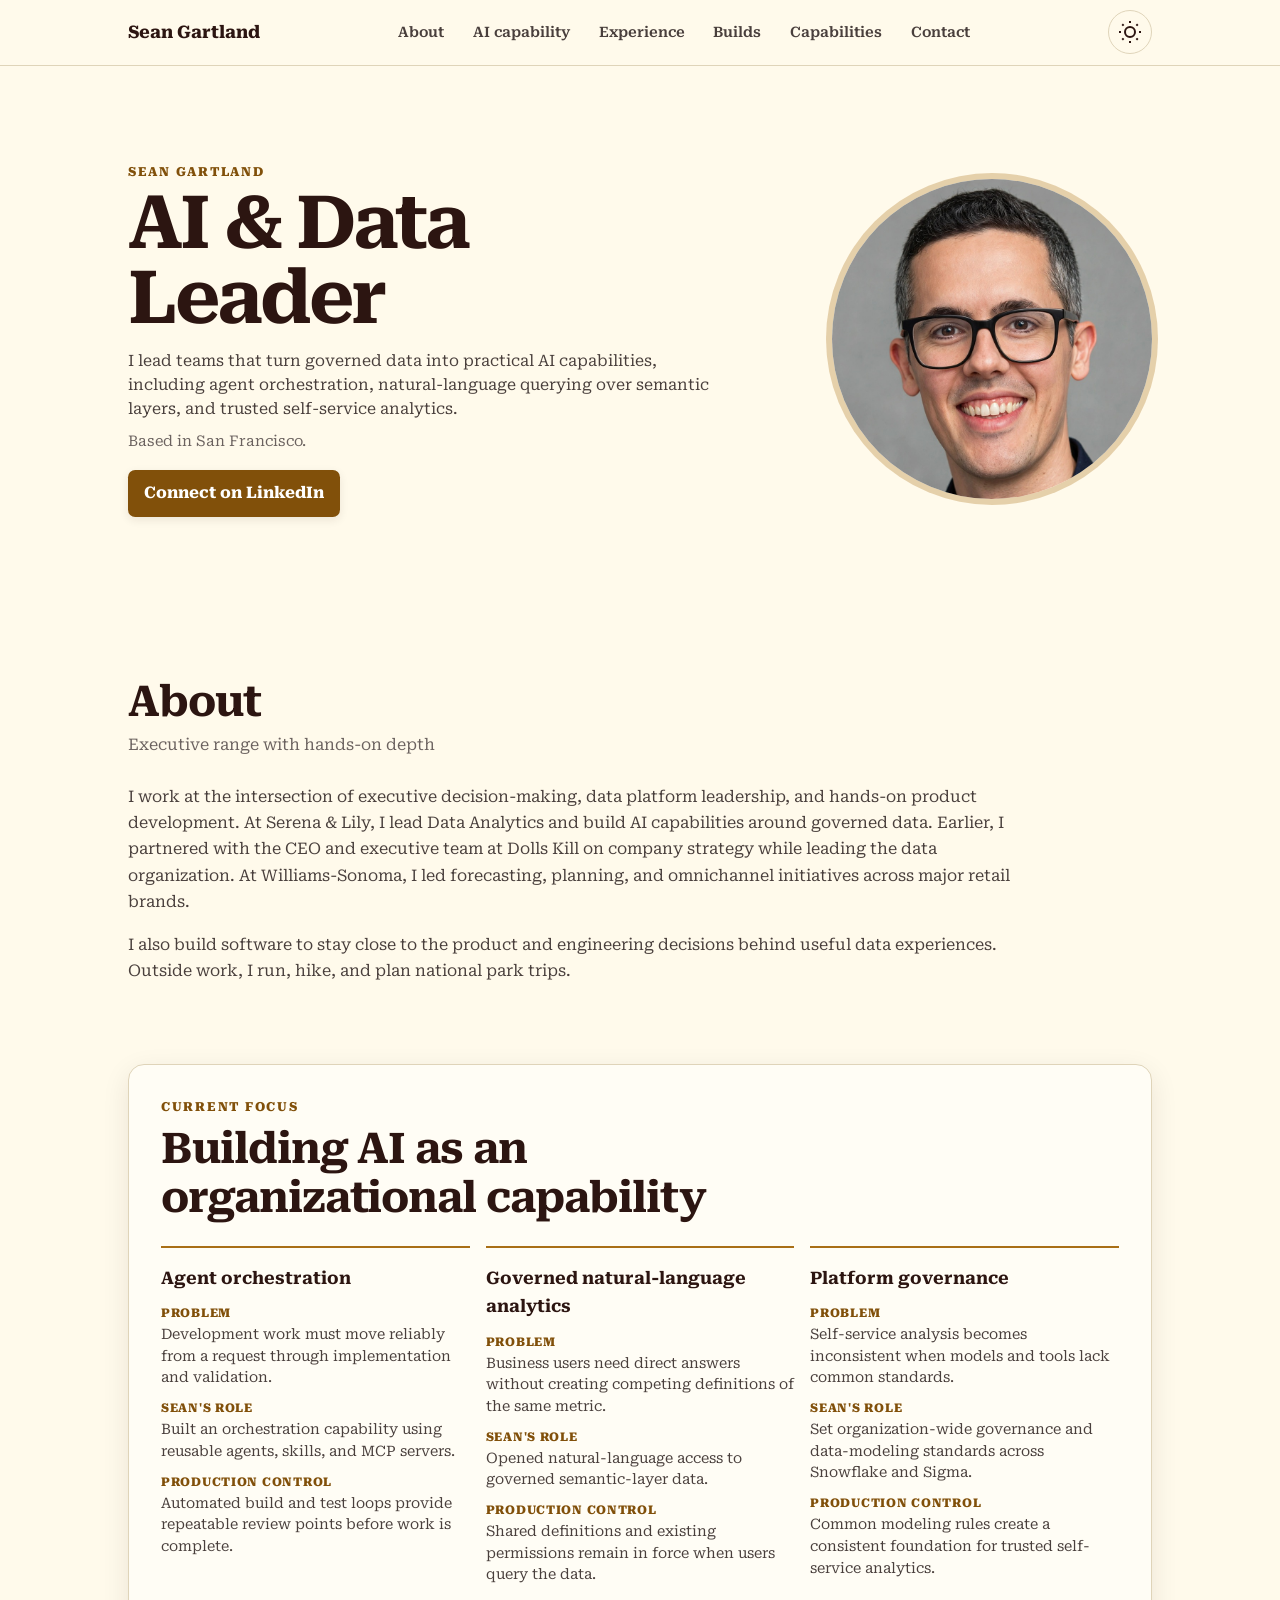
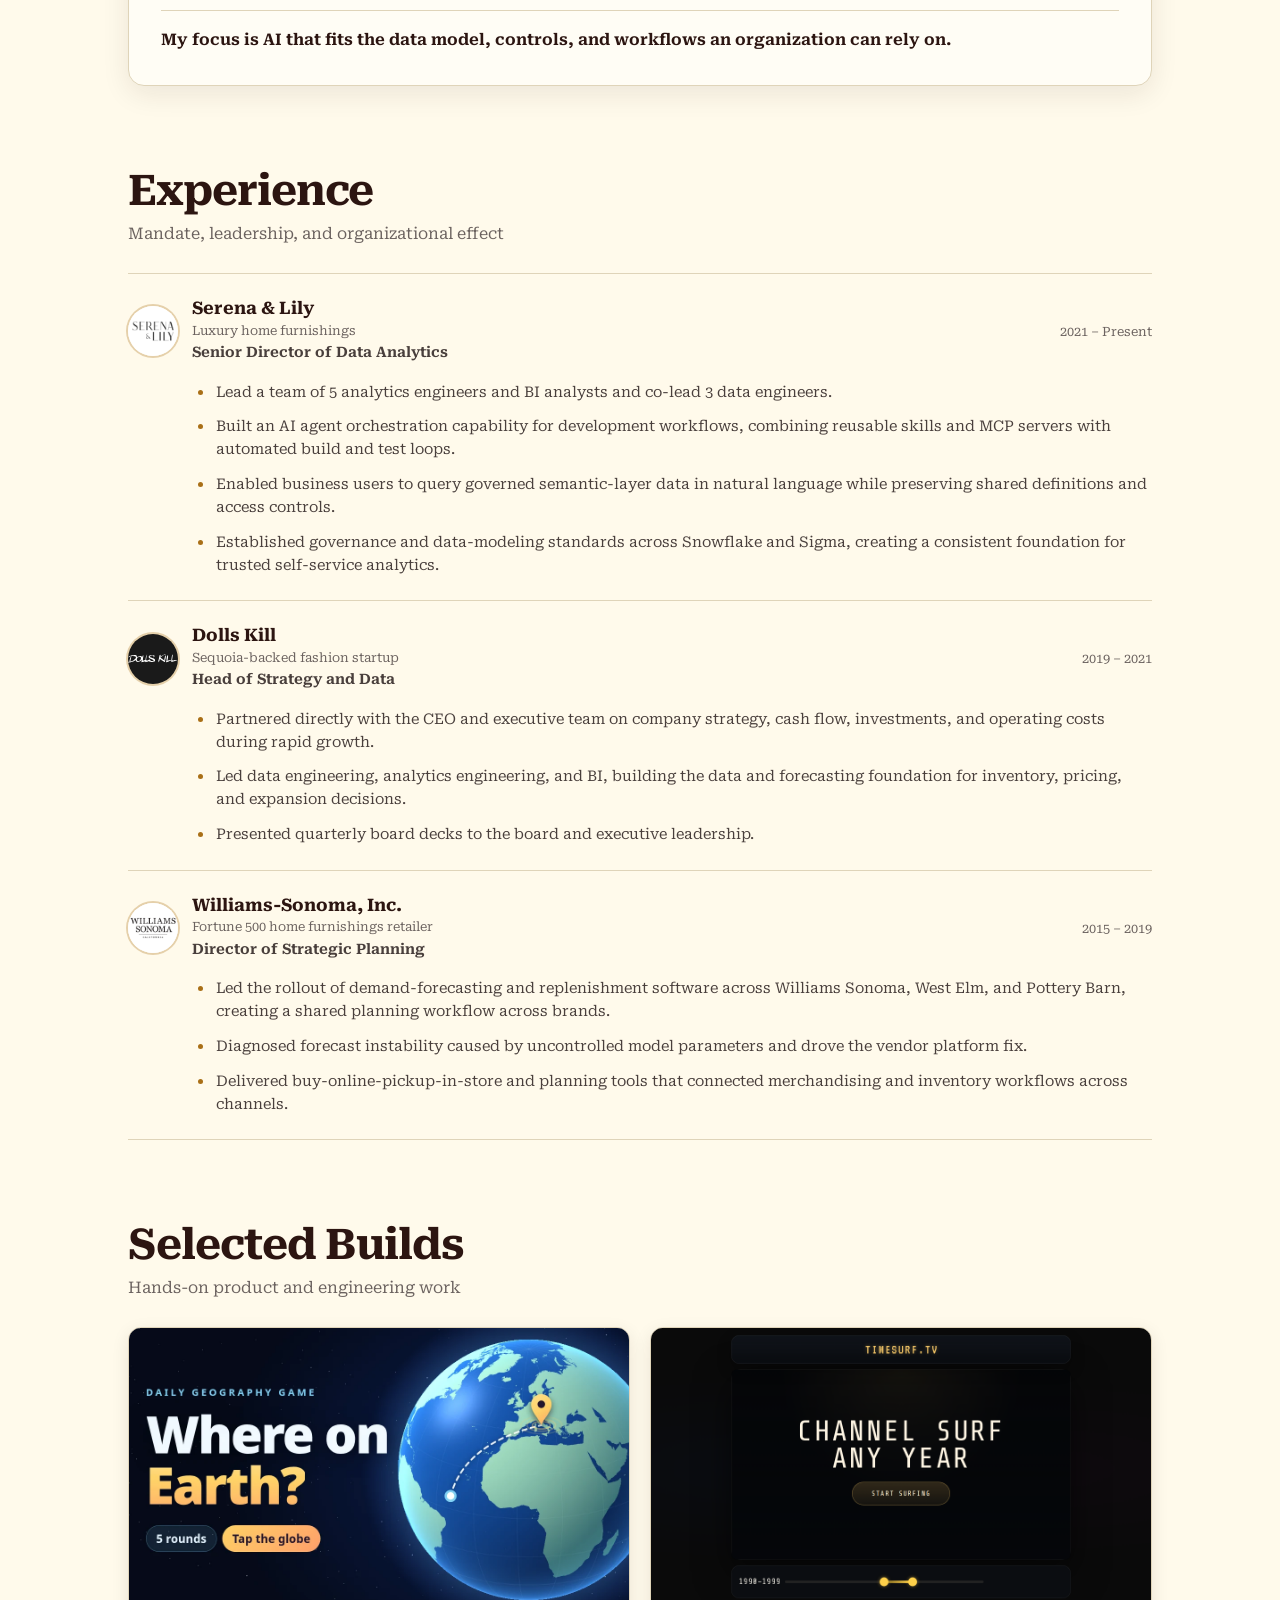
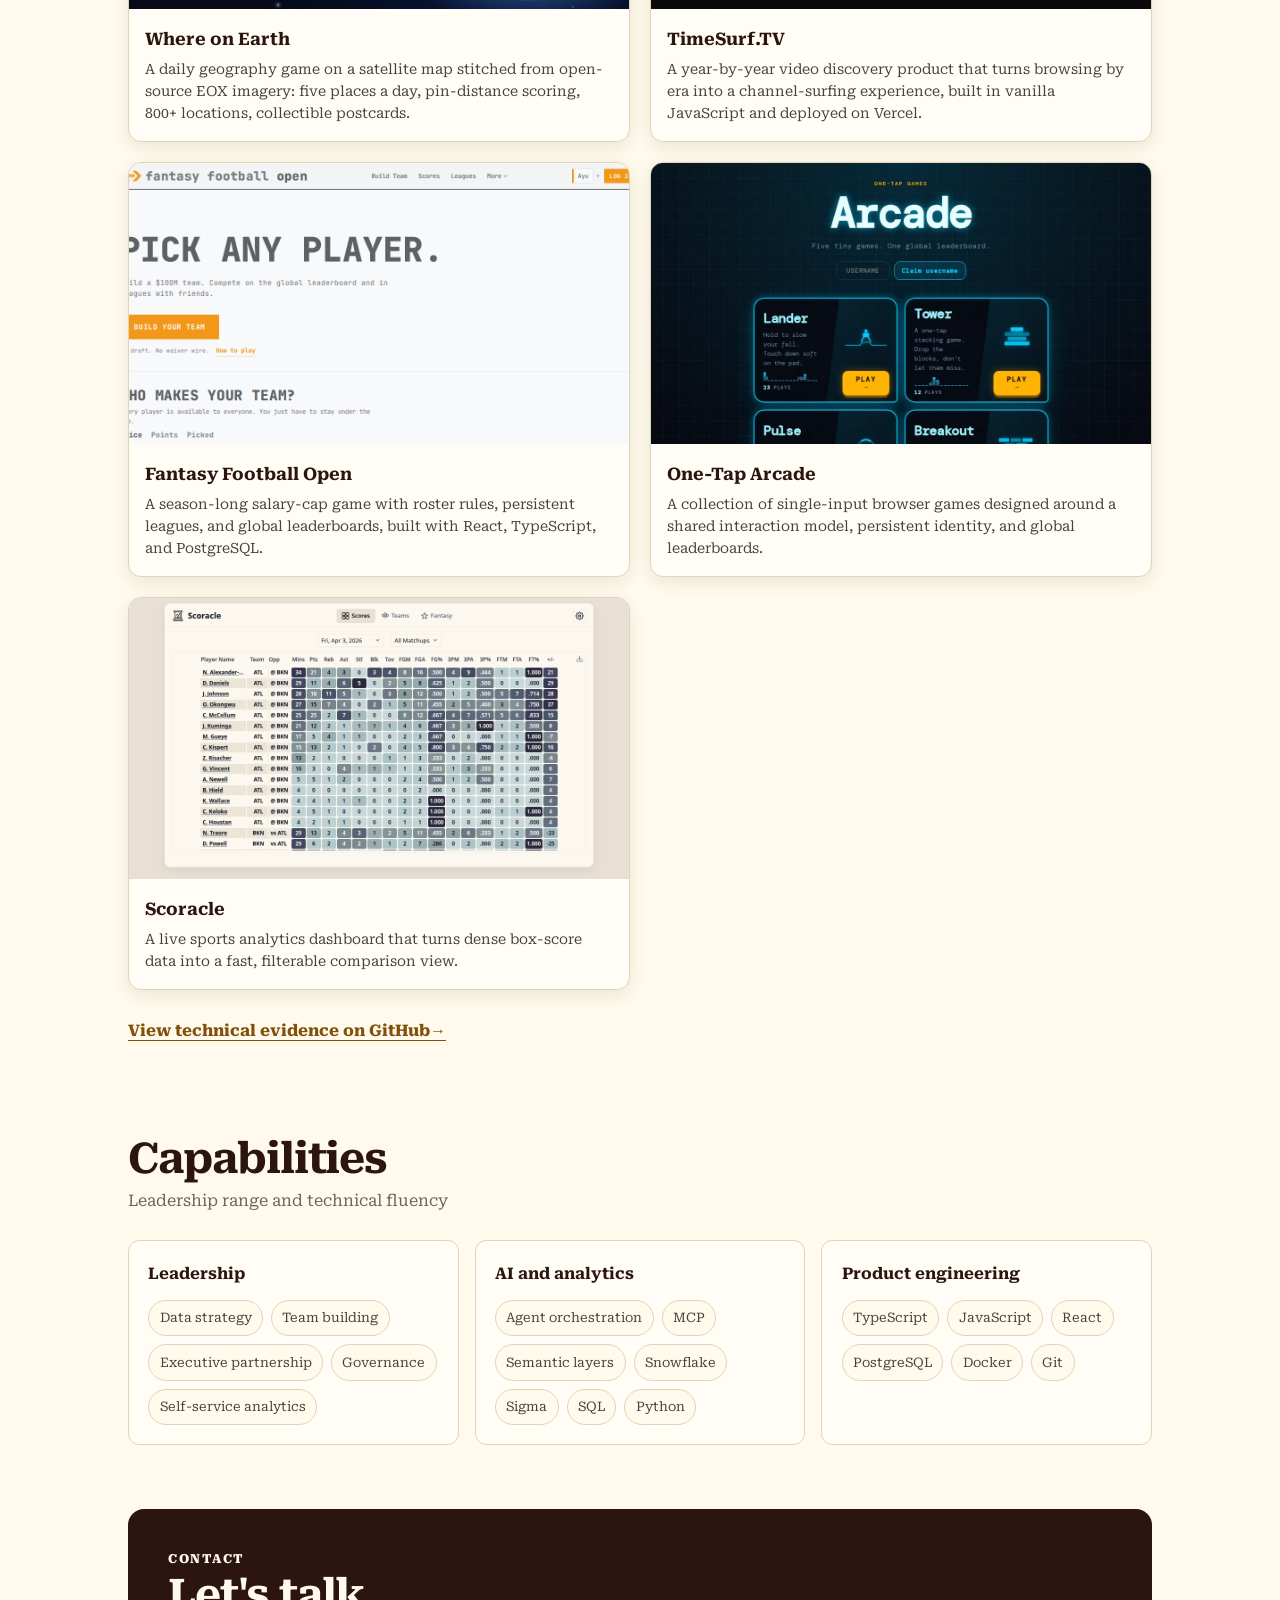
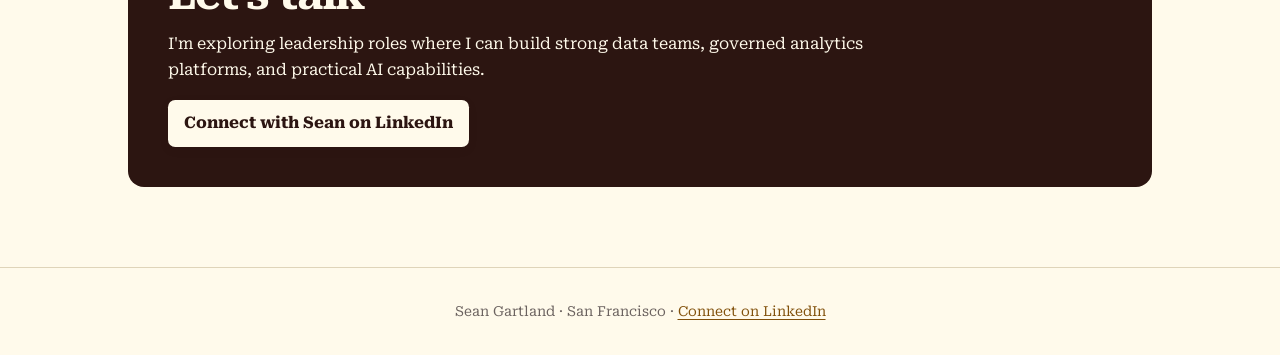
==== commit 0fec3acf: "Add Serena & Lily team-scope bullet; remove Dolls Kill revenue line" ====
--- a/index.html
+++ b/index.html
@@ -35,7 +35,7 @@
         <article class="proof-item"><h3>Platform governance</h3><dl><div><dt>Problem</dt><dd>Self-service analysis becomes inconsistent when models and tools lack common standards.</dd></div><div><dt>Sean's role</dt><dd>Set organization-wide governance and data-modeling standards across Snowflake and Sigma.</dd></div><div><dt>Production control</dt><dd>Common modeling rules create a consistent foundation for trusted self-service analytics.</dd></div></dl></article>
       </div><p class="proof-closing">My focus is AI that fits the data model, controls, and workflows an organization can rely on.</p></div></section>
       <section id="experience" class="content-section"><h2 class="section-heading">Experience</h2><p class="section-subtitle">Mandate, leadership, and organizational effect</p><div class="experience-list">
-        <article class="experience-item"><header class="exp-header"><div class="exp-logo"><img src="assets/serena-lily-logo.png" alt="" width="256" height="256" loading="lazy" decoding="async" /></div><div class="exp-identity"><h3>Serena &amp; Lily</h3><p class="exp-company-desc">Luxury home furnishings</p><p class="exp-role">Senior Director of Data Analytics</p><p class="exp-date">2021 – Present</p></div></header><ul class="exp-bullets"><li>Built an AI agent orchestration capability for development workflows, combining reusable skills and MCP servers with automated build and test loops.</li><li>Enabled business users to query governed semantic-layer data in natural language while preserving shared definitions and access controls.</li><li>Established governance and data-modeling standards across Snowflake and Sigma, creating a consistent foundation for trusted self-service analytics.</li></ul></article>
+        <article class="experience-item"><header class="exp-header"><div class="exp-logo"><img src="assets/serena-lily-logo.png" alt="" width="256" height="256" loading="lazy" decoding="async" /></div><div class="exp-identity"><h3>Serena &amp; Lily</h3><p class="exp-company-desc">Luxury home furnishings</p><p class="exp-role">Senior Director of Data Analytics</p><p class="exp-date">2021 – Present</p></div></header><ul class="exp-bullets"><li>Lead a team of 5 analytics engineers and BI analysts and co-lead 3 data engineers.</li><li>Built an AI agent orchestration capability for development workflows, combining reusable skills and MCP servers with automated build and test loops.</li><li>Enabled business users to query governed semantic-layer data in natural language while preserving shared definitions and access controls.</li><li>Established governance and data-modeling standards across Snowflake and Sigma, creating a consistent foundation for trusted self-service analytics.</li></ul></article>
         <article class="experience-item"><header class="exp-header"><div class="exp-logo exp-logo--dark"><img src="assets/dolls-kill-logo.svg" alt="" width="56" height="56" loading="lazy" decoding="async" /></div><div class="exp-identity"><h3>Dolls Kill</h3><p class="exp-company-desc">Sequoia-backed fashion startup</p><p class="exp-role">Head of Strategy and Data</p><p class="exp-date">2019 – 2021</p></div></header><ul class="exp-bullets"><li>Partnered directly with the CEO and executive team on company strategy, cash flow, investments, and operating costs during rapid growth.</li><li>Led data engineering, analytics engineering, and BI, building the data and forecasting foundation for inventory, pricing, and expansion decisions.</li><li>Presented quarterly board decks to the board and executive leadership.</li></ul></article>
         <article class="experience-item"><header class="exp-header"><div class="exp-logo exp-logo--white"><img src="assets/williams-sonoma-logo.png" alt="" width="256" height="256" loading="lazy" decoding="async" /></div><div class="exp-identity"><h3>Williams-Sonoma, Inc.</h3><p class="exp-company-desc">Fortune 500 home furnishings retailer</p><p class="exp-role">Director of Strategic Planning</p><p class="exp-date">2015 – 2019</p></div></header><ul class="exp-bullets"><li>Led the rollout of demand-forecasting and replenishment software across Williams Sonoma, West Elm, and Pottery Barn, creating a shared planning workflow across brands.</li><li>Diagnosed forecast instability caused by uncontrolled model parameters and drove the vendor platform fix.</li><li>Delivered buy-online-pickup-in-store and planning tools that connected merchandising and inventory workflows across channels.</li></ul></article>
       </div></section>
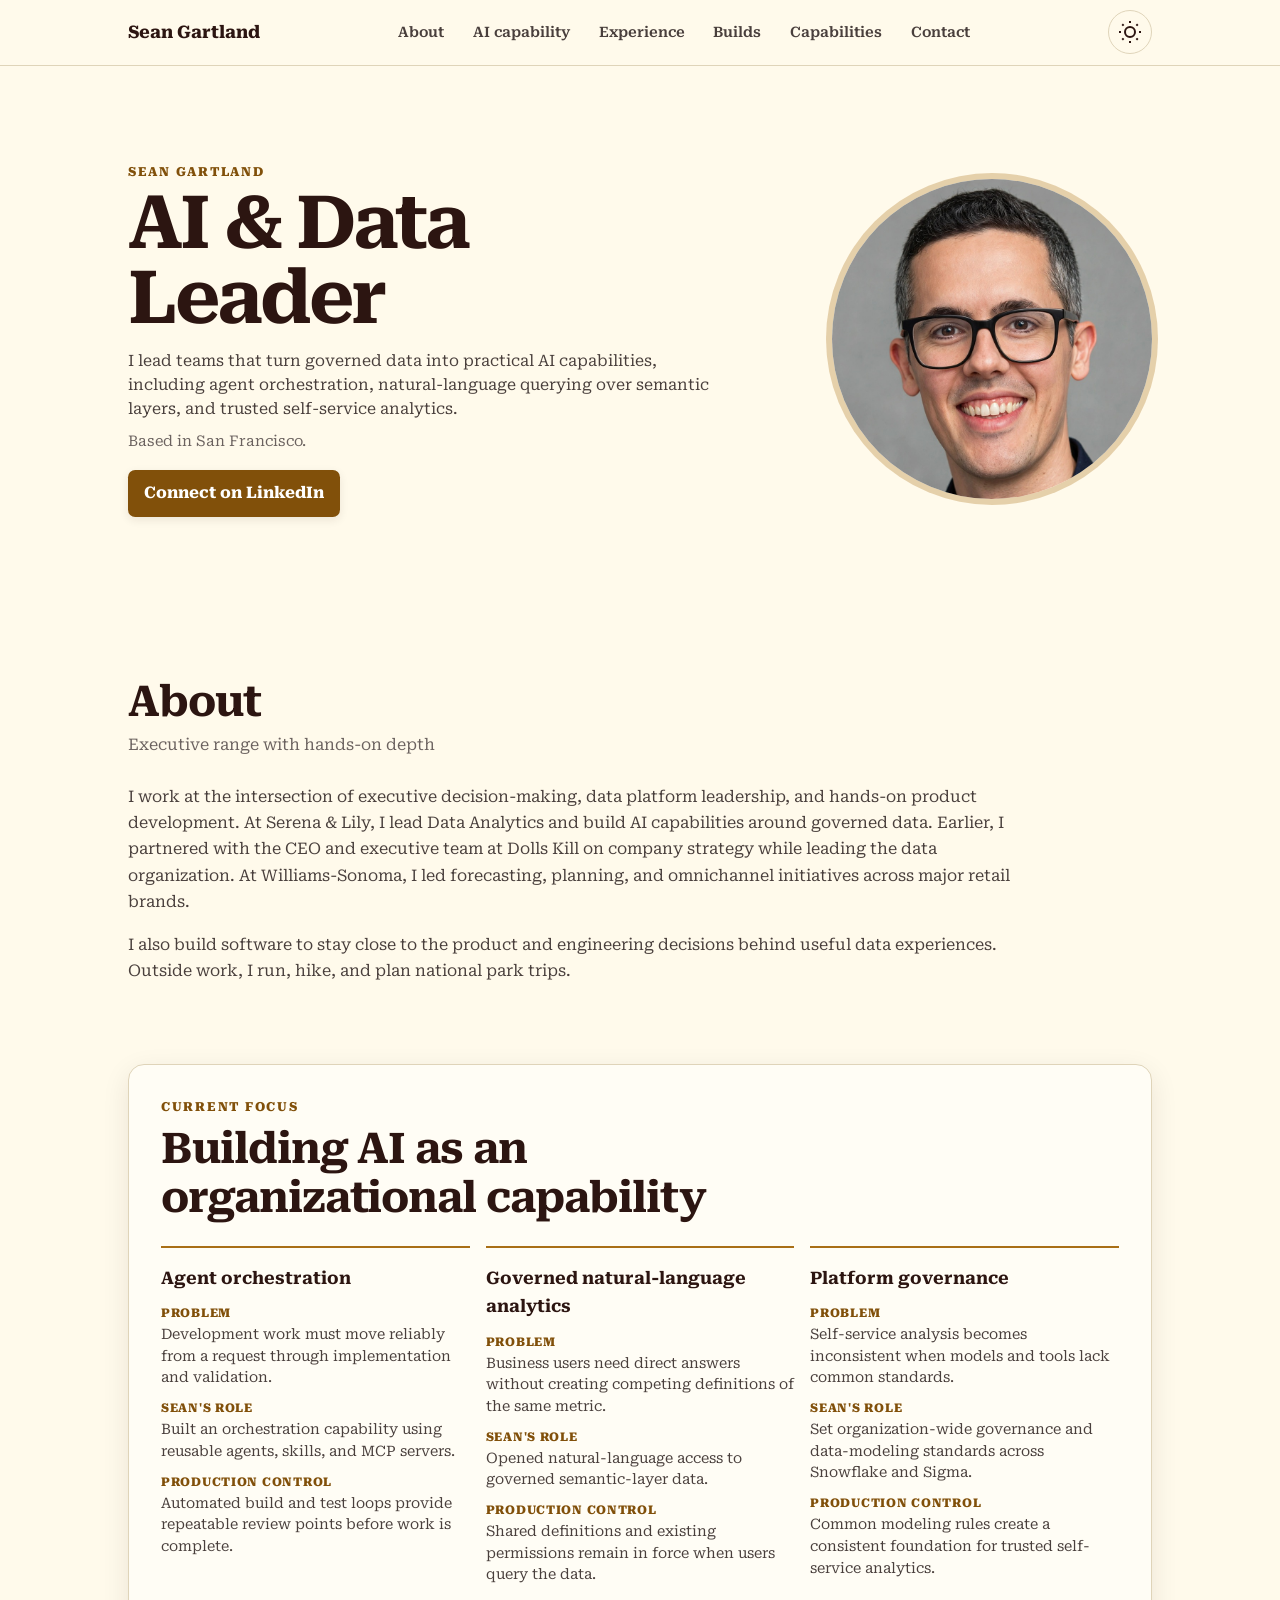
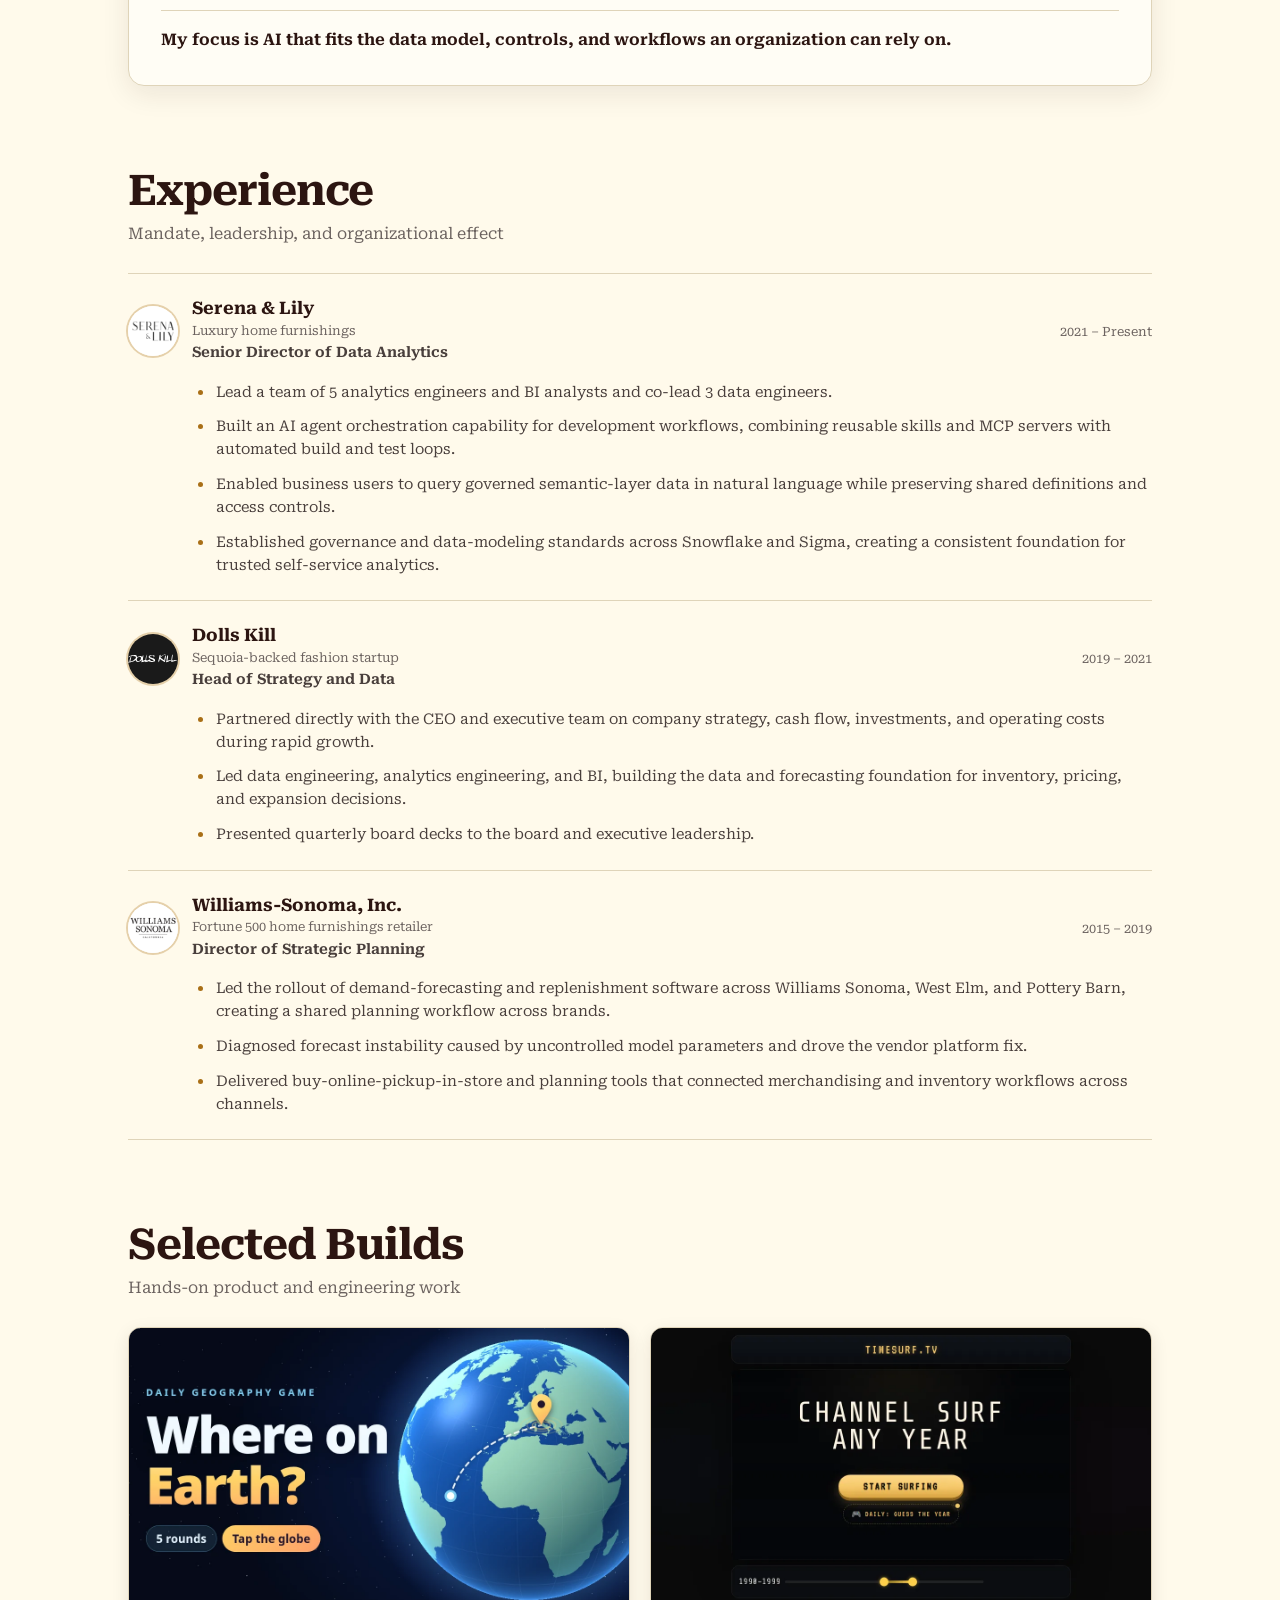
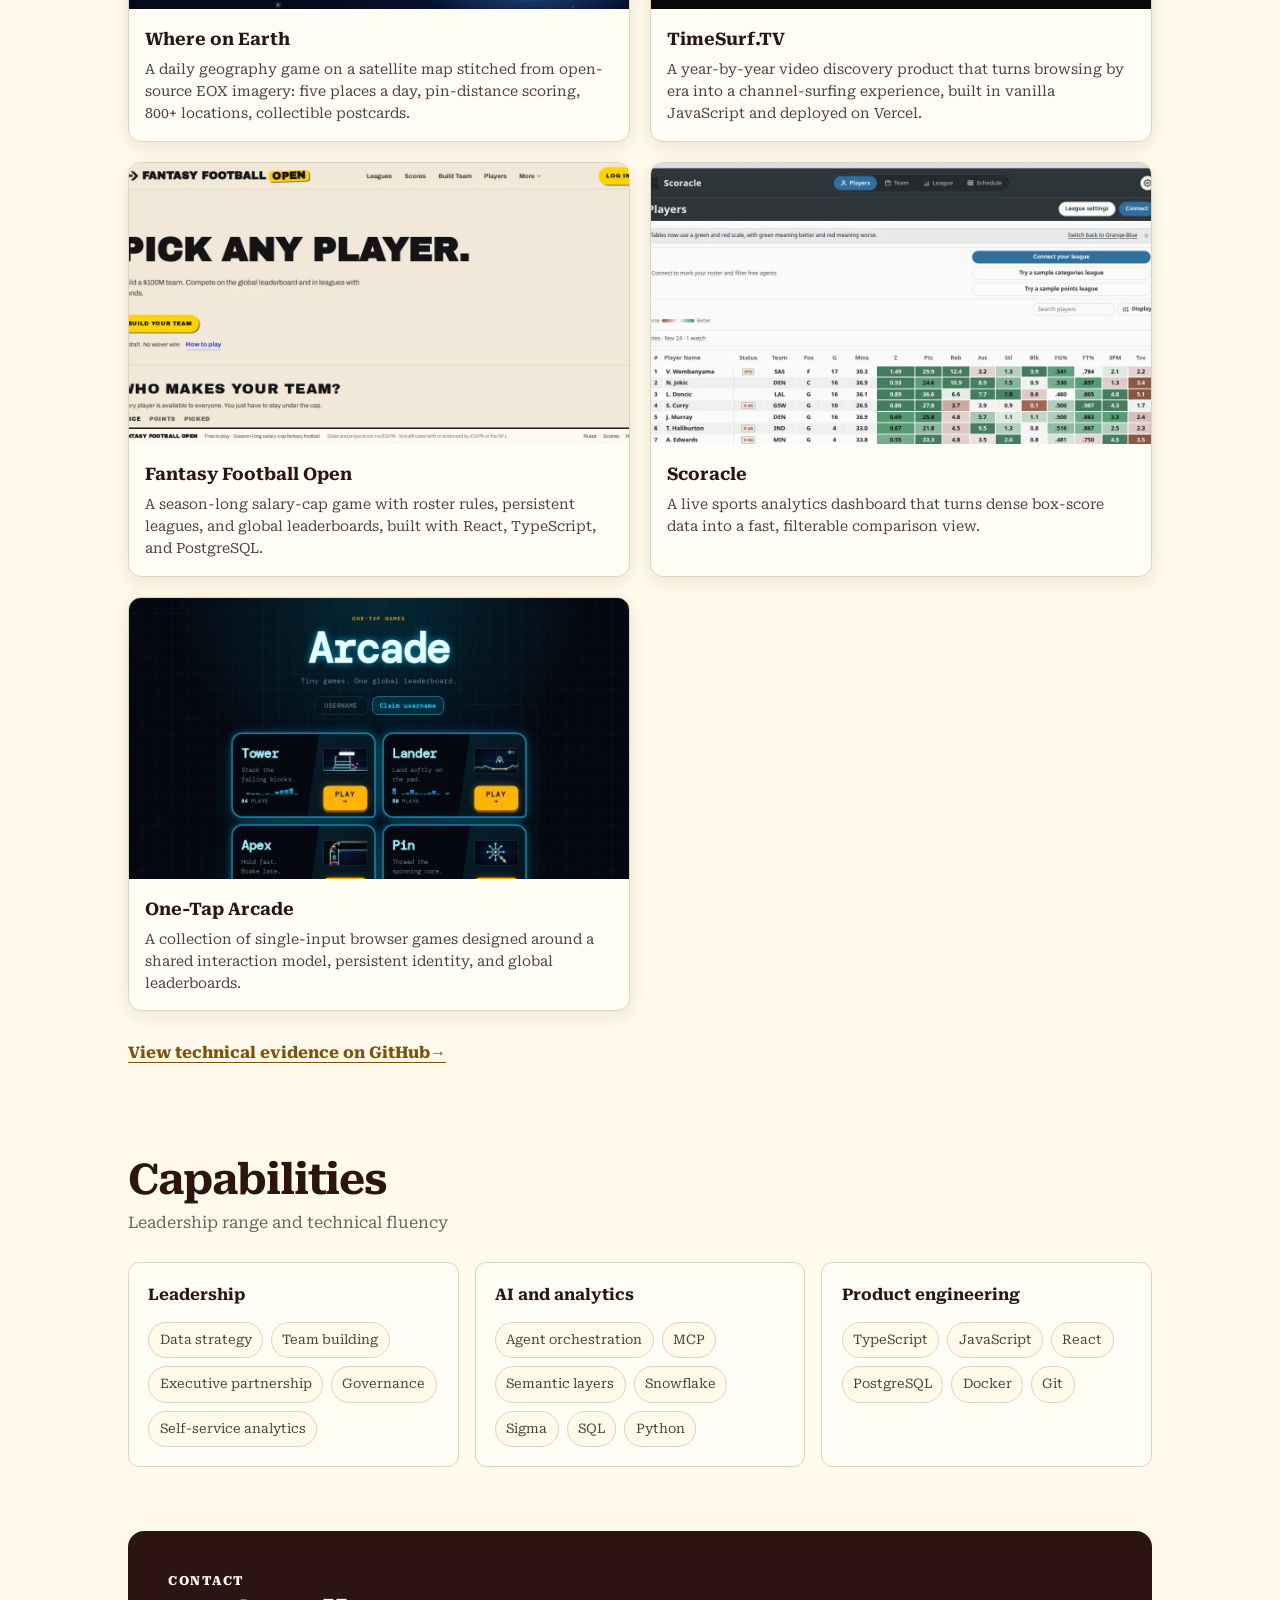
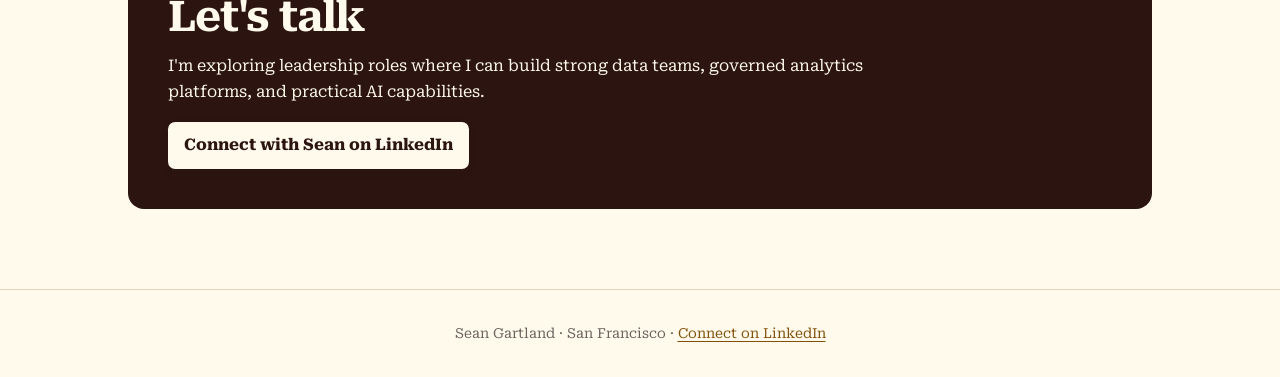
==== commit f525e444: "Fresh Selected Builds previews from live sites; Arcade last; fix Scoracle link to scoreacle.vercel.a" ====
--- a/index.html
+++ b/index.html
@@ -41,10 +41,10 @@
       </div></section>
       <section id="projects" class="content-section"><h2 class="section-heading">Selected Builds</h2><p class="section-subtitle">Hands-on product and engineering work</p><div class="projects-grid">
         <a href="https://where-on.earth" target="_blank" rel="noopener noreferrer" class="project-card"><div class="project-image-wrap"><img src="assets/projects/where-on-earth-preview.webp" alt="Where on Earth daily geography game" class="project-image" width="1200" height="630" loading="lazy" decoding="async" /></div><div class="project-info"><h3>Where on Earth</h3><p>A daily geography game on a satellite map stitched from open-source EOX imagery: five places a day, pin-distance scoring, 800+ locations, collectible postcards.</p></div></a>
-        <a href="https://timesurf.tv" target="_blank" rel="noopener noreferrer" class="project-card"><div class="project-image-wrap"><img src="assets/projects/timesurf-preview.png" alt="TimeSurf.TV interface" class="project-image" width="1200" height="630" loading="lazy" decoding="async" /></div><div class="project-info"><h3>TimeSurf.TV</h3><p>A year-by-year video discovery product that turns browsing by era into a channel-surfing experience, built in vanilla JavaScript and deployed on Vercel.</p></div></a>
-        <a href="https://fantasyfootballopen.com" target="_blank" rel="noopener noreferrer" class="project-card"><div class="project-image-wrap"><img src="assets/projects/ffo-preview.png" alt="Fantasy Football Open interface" class="project-image" width="1200" height="630" loading="lazy" decoding="async" /></div><div class="project-info"><h3>Fantasy Football Open</h3><p>A season-long salary-cap game with roster rules, persistent leagues, and global leaderboards, built with React, TypeScript, and PostgreSQL.</p></div></a>
+        <a href="https://timesurf.tv" target="_blank" rel="noopener noreferrer" class="project-card"><div class="project-image-wrap"><img src="assets/projects/timesurf-preview.webp" alt="TimeSurf.TV interface" class="project-image" width="1200" height="630" loading="lazy" decoding="async" /></div><div class="project-info"><h3>TimeSurf.TV</h3><p>A year-by-year video discovery product that turns browsing by era into a channel-surfing experience, built in vanilla JavaScript and deployed on Vercel.</p></div></a>
+        <a href="https://fantasyfootballopen.com" target="_blank" rel="noopener noreferrer" class="project-card"><div class="project-image-wrap"><img src="assets/projects/ffo-preview.webp" alt="Fantasy Football Open interface" class="project-image" width="1200" height="630" loading="lazy" decoding="async" /></div><div class="project-info"><h3>Fantasy Football Open</h3><p>A season-long salary-cap game with roster rules, persistent leagues, and global leaderboards, built with React, TypeScript, and PostgreSQL.</p></div></a>
+        <a href="https://scoreacle.vercel.app" target="_blank" rel="noopener noreferrer" class="project-card"><div class="project-image-wrap"><img src="assets/projects/scoracle-preview.webp" alt="Scoracle sports analytics interface" class="project-image" width="1200" height="630" loading="lazy" decoding="async" /></div><div class="project-info"><h3>Scoracle</h3><p>A live sports analytics dashboard that turns dense box-score data into a fast, filterable comparison view.</p></div></a>
         <a href="https://one-tap-arcade.vercel.app" target="_blank" rel="noopener noreferrer" class="project-card"><div class="project-image-wrap"><img src="assets/projects/arcade-preview.webp" alt="One-Tap Arcade game collection" class="project-image" width="1200" height="630" loading="lazy" decoding="async" /></div><div class="project-info"><h3>One-Tap Arcade</h3><p>A collection of single-input browser games designed around a shared interaction model, persistent identity, and global leaderboards.</p></div></a>
-        <a href="https://scoreacle.vercel.app" target="_blank" rel="noopener noreferrer" class="project-card"><div class="project-image-wrap"><img src="assets/projects/scoracle-preview.png" alt="Scoracle sports analytics interface" class="project-image" width="1200" height="630" loading="lazy" decoding="async" /></div><div class="project-info"><h3>Scoracle</h3><p>A live sports analytics dashboard that turns dense box-score data into a fast, filterable comparison view.</p></div></a>
       </div><a href="https://github.com/seangartland" target="_blank" rel="noopener noreferrer" class="evidence-link">View technical evidence on GitHub <span aria-hidden="true">→</span></a></section>
       <section id="skills" class="content-section"><h2 class="section-heading">Capabilities</h2><p class="section-subtitle">Leadership range and technical fluency</p><div class="capability-matrix"><article><h3>Leadership</h3><ul><li>Data strategy</li><li>Team building</li><li>Executive partnership</li><li>Governance</li><li>Self-service analytics</li></ul></article><article><h3>AI and analytics</h3><ul><li>Agent orchestration</li><li>MCP</li><li>Semantic layers</li><li>Snowflake</li><li>Sigma</li><li>SQL</li><li>Python</li></ul></article><article><h3>Product engineering</h3><ul><li>TypeScript</li><li>JavaScript</li><li>React</li><li>PostgreSQL</li><li>Docker</li><li>Git</li></ul></article></div></section>
       <section id="contact" class="content-section contact-section"><p class="panel-kicker">Contact</p><h2 class="section-heading">Let's talk</h2><p>I'm exploring leadership roles where I can build strong data teams, governed analytics platforms, and practical AI capabilities.</p><a class="button-link" href="https://www.linkedin.com/in/seangartland" target="_blank" rel="noopener noreferrer">Connect with Sean on LinkedIn</a></section>
